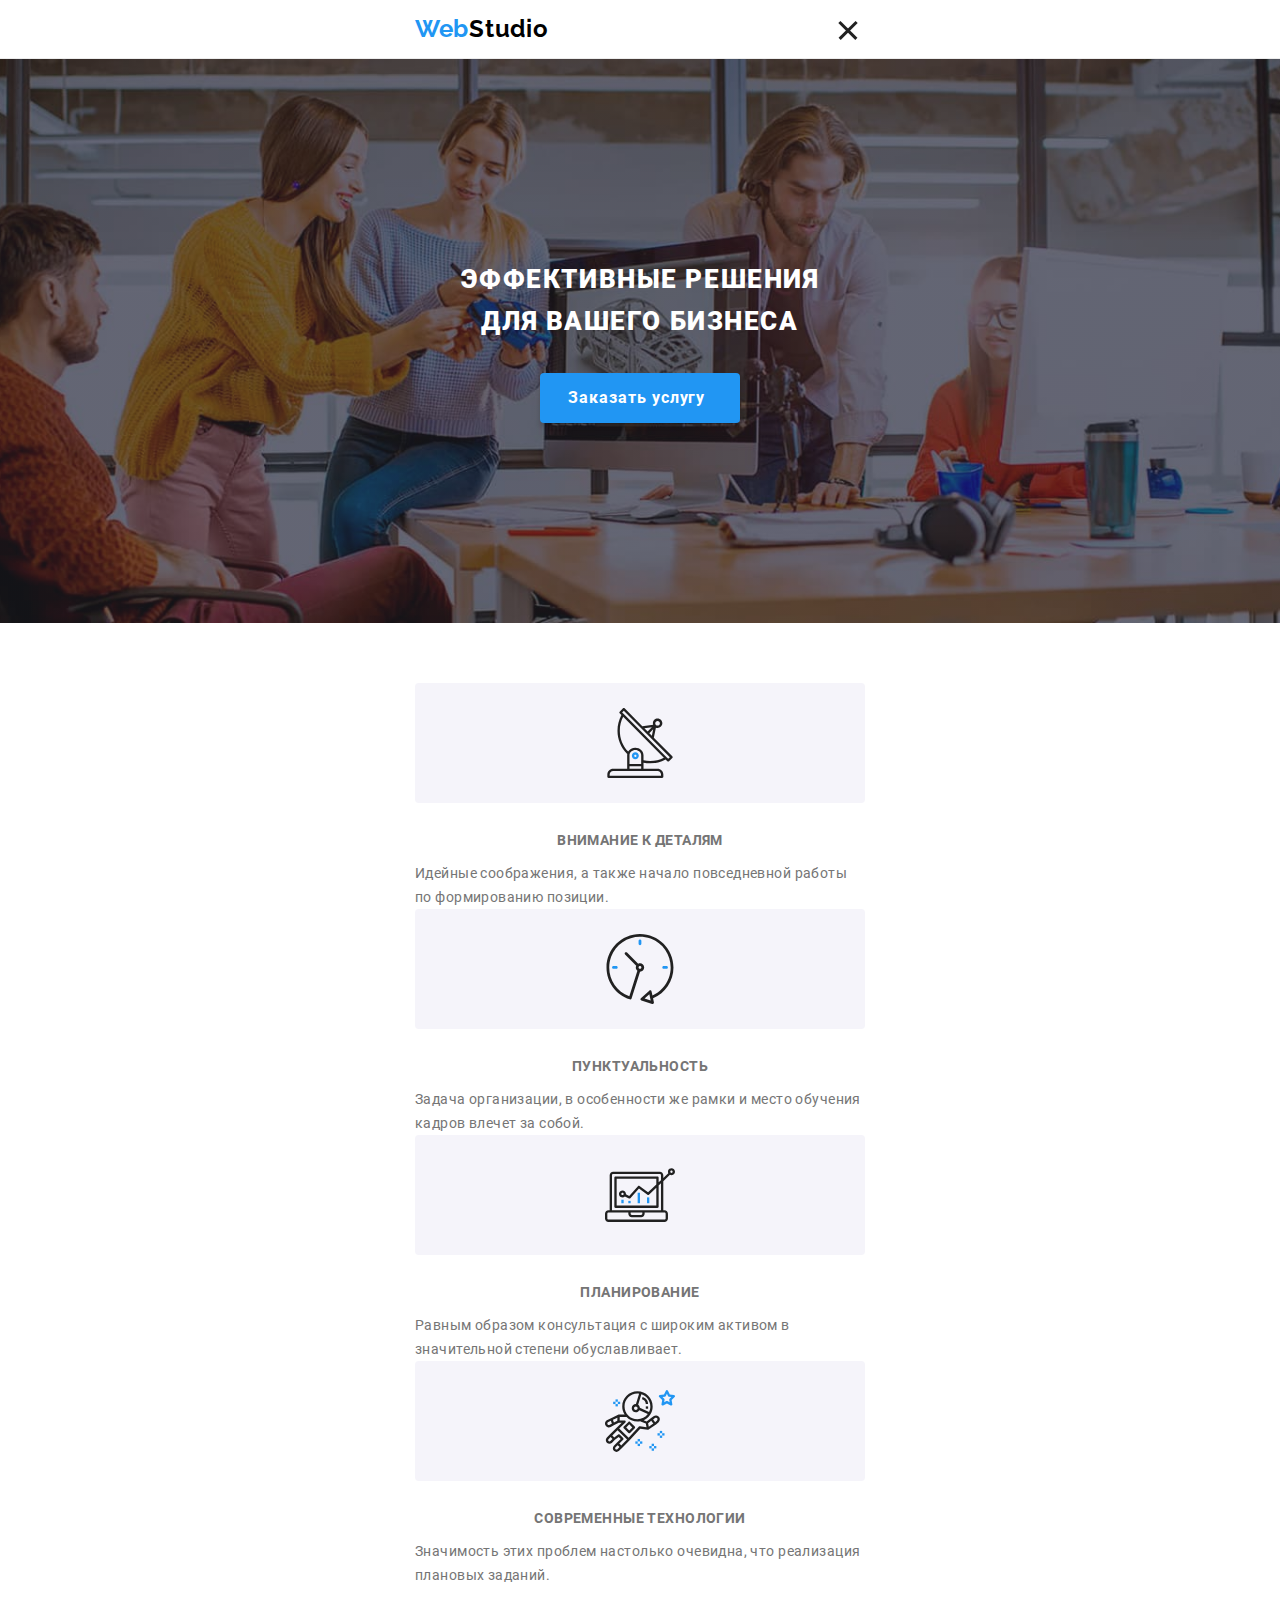
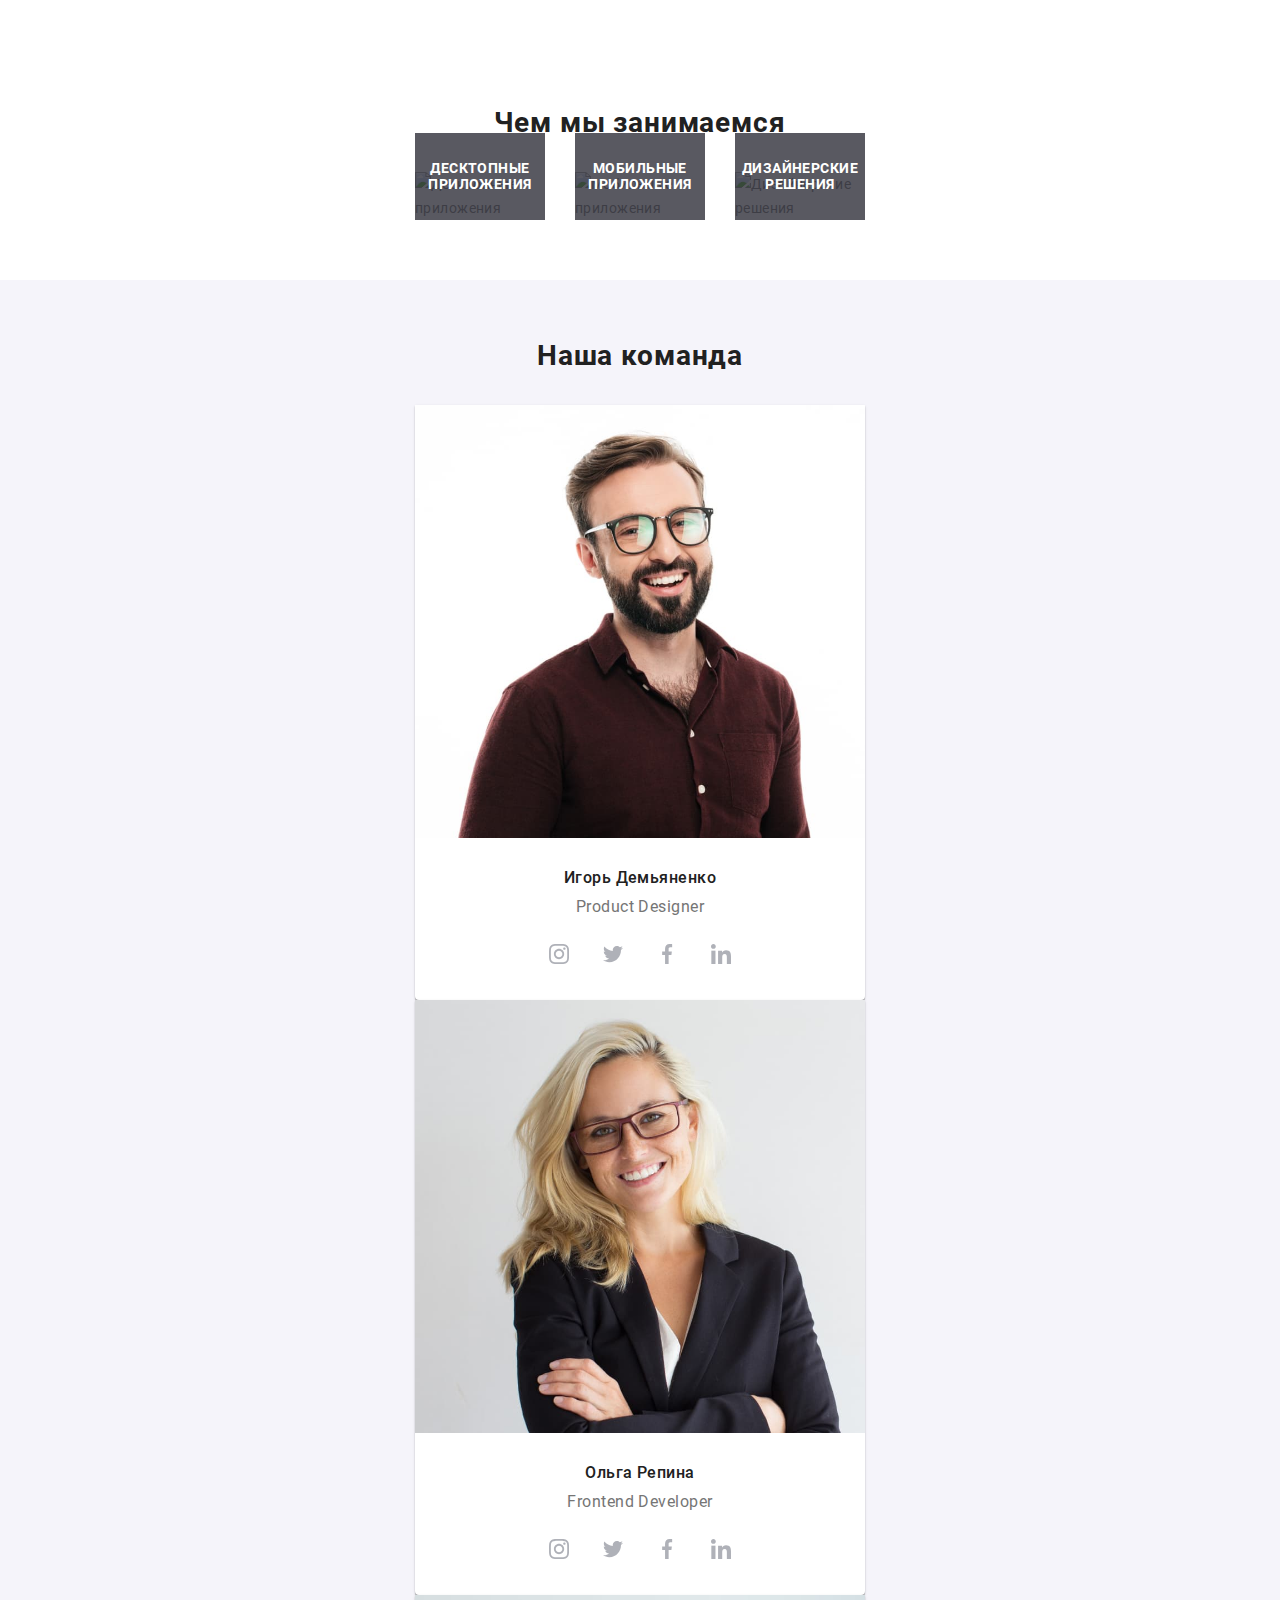
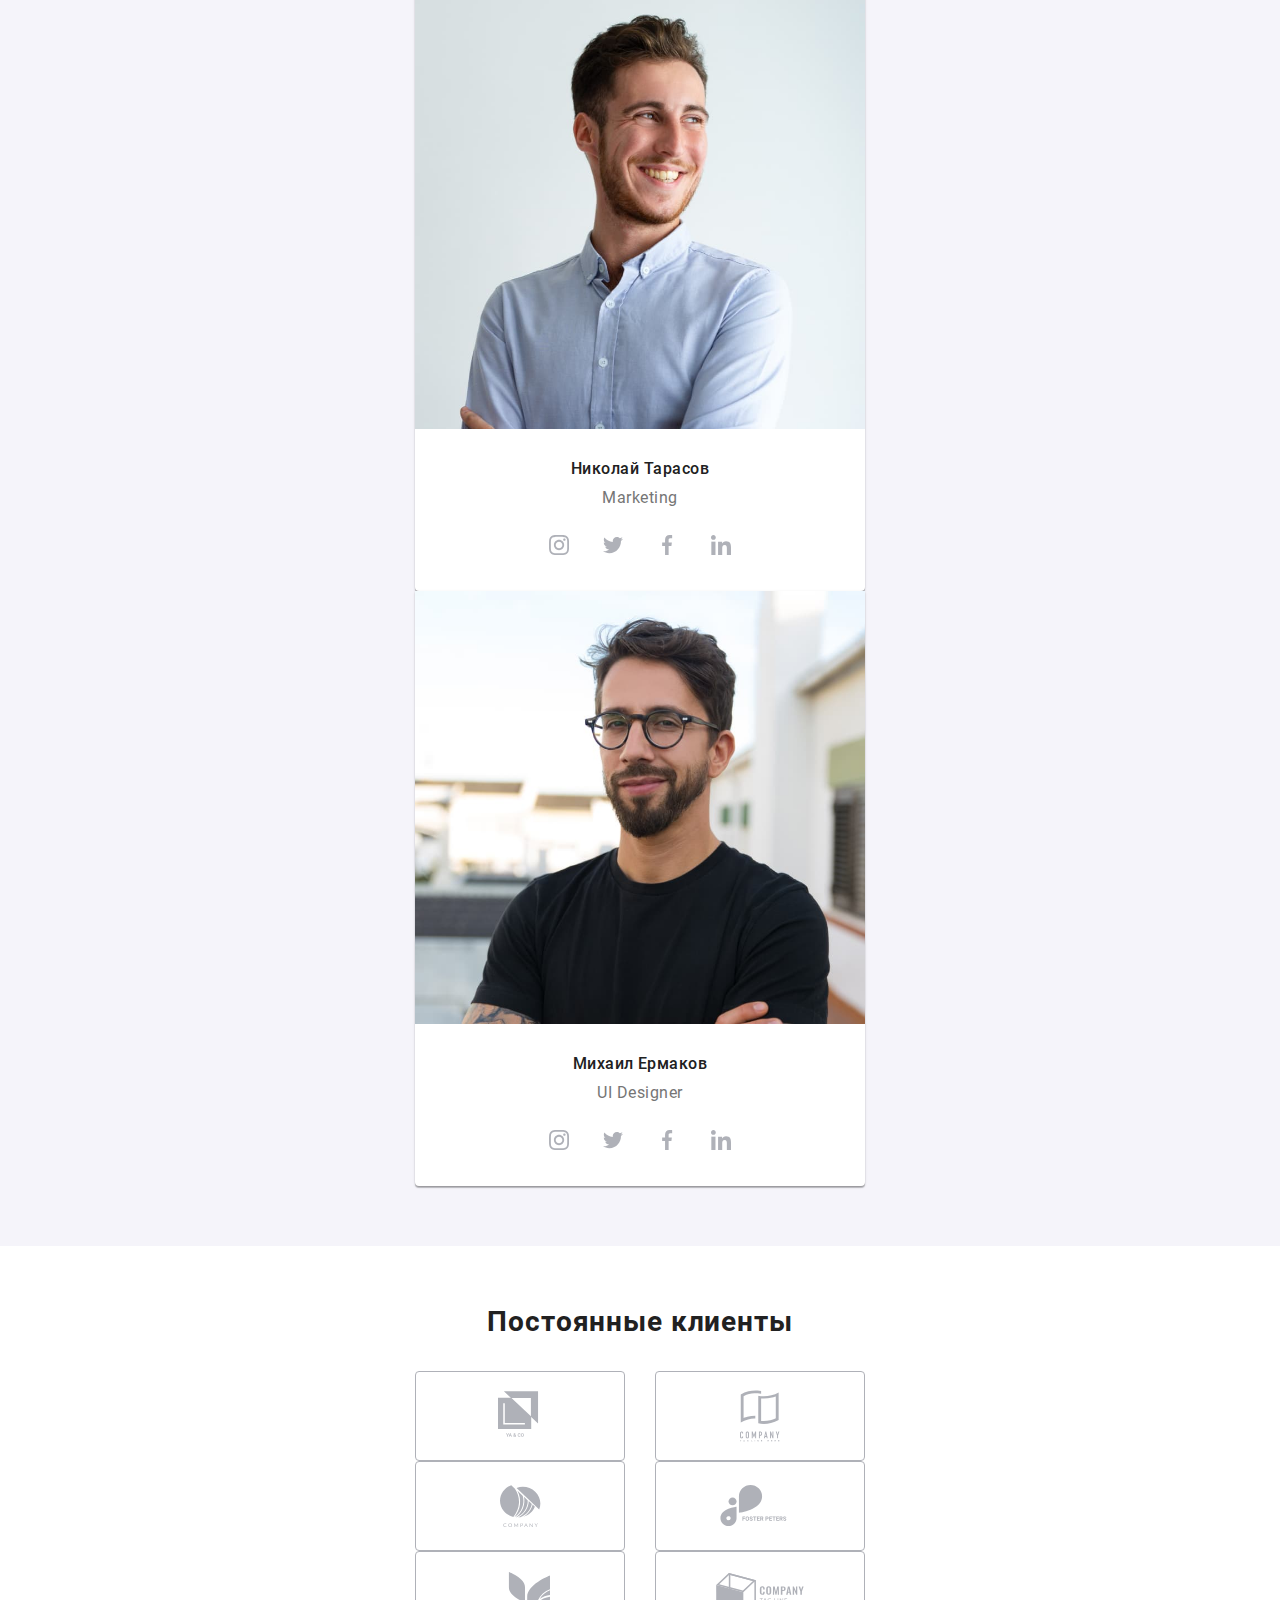
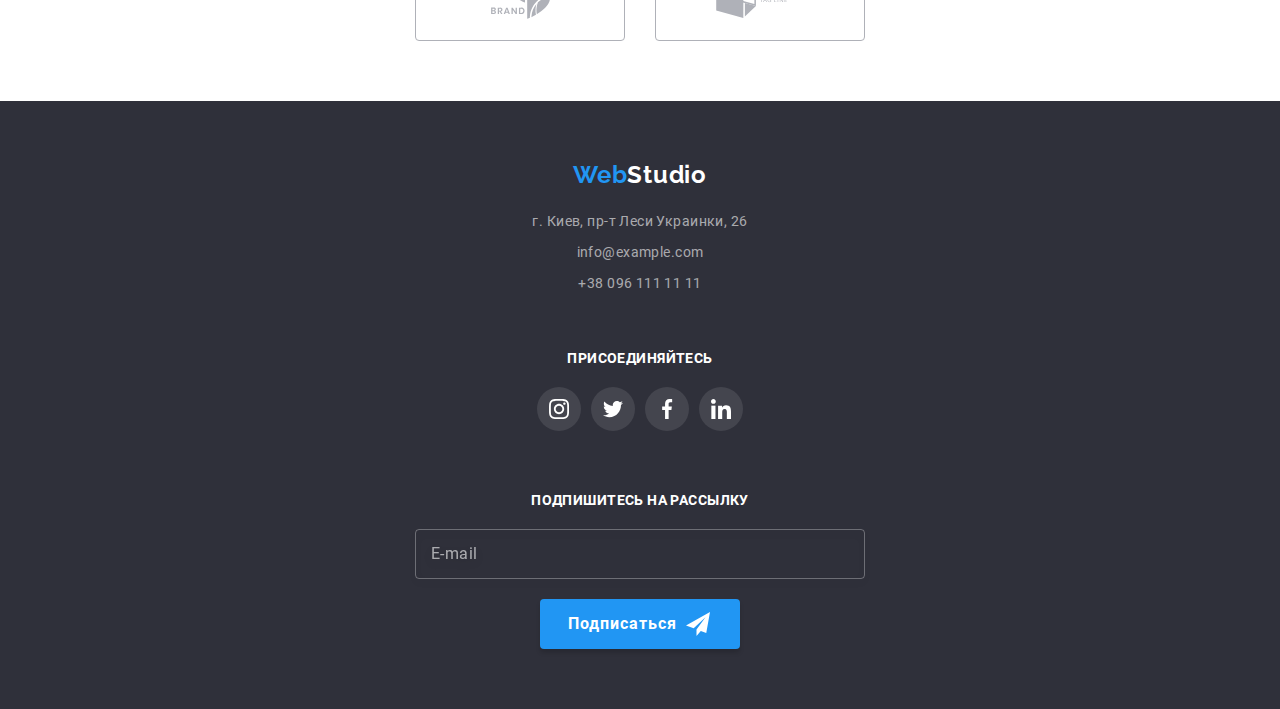
==== index.html @ f5e66745 "mobile" ====
<!DOCTYPE html>
<html lang="ru">
  <head>
    <meta charset="UTF-8" />
    <meta name="viewport" content="width=device-width, initial-scale=1.0" />
    <title>Home work 8</title>
    <link rel="stylesheet" href="./css/main.min.css" />
  </head>
  <body>
    <header class="header">
      <div class="container mobile-menu">
        <nav class="navigation">
          <a href="./" class="logo header-logo"
            >Web<span class="logo-black">Studio</span></a
          >
          <button
            type="button"
            class="menu-button is-open"
            aria-expanded="false"
            data-menu-button
          >
            <input type="checkbox" id="burger" />
            <label for="burger">
              <span class="bar"></span>
            </label>
          </button>
          <div class="mobile-menu-container" id="menu-container" data-menu>
            <ul class="header-menu">
              <li class="header-menu-item">
                <a href="index.html" class="header-menu-link active">Студия</a>
              </li>
              <li class="header-menu-item">
                <a href="portfolio.html" class="header-menu-link">Портфолио</a>
              </li>
              <li class="header-menu-item">
                <a href="#" class="header-menu-link">Контакты</a>
              </li>
            </ul>
            <ul class="header-contact-list">
              <li class="header-contact-item">
                <a
                  href="mailto:info@devstudio.com"
                  class="contact-link header-contact-link"
                >
                  <svg width="16" height="12">
                    <use href="./images/icon/sprite.svg#mail"></use>
                  </svg>
                  info@devstudio.com
                </a>
              </li>
              <li class="header-contact-item">
                <a
                  href="tel:+380961111111"
                  class="contact-link header-contact-link"
                >
                  <svg width="10" height="16">
                    <use href="./images/icon/sprite.svg#phone"></use>
                  </svg>
                  +38 096 111 11 11
                </a>
              </li>
            </ul>
          </div>
        </nav>
      </div>
      <!-- <div class="container header-container">
        <nav class="flexbox align-items-center navigation">
          <a href="./" class="logo header-logo">
            Web<span class="logo-black">Studio</span>
          </a>
          <ul class="list flexbox header-menu">
            <li class="header-menu-item">
              <a href="index.html" class="header-menu-link active">Студия</a>
            </li>
            <li class="header-menu-item">
              <a href="portfolio.html" class="header-menu-link">Портфолио</a>
            </li>
            <li class="header-menu-item">
              <a href="#" class="header-menu-link">Контакты</a>
            </li>
          </ul>
        </nav>
        <ul class="list flexbox header-contact-list">
          <li class="header-contact-item">
            <a
              href="mailto:info@devstudio.com"
              class="contact-link header-contact-link"
            >
              <svg width="16" height="12">
                <use href="./images/icon/sprite.svg#mail"></use>
              </svg>
              info@devstudio.com
            </a>
          </li>
          <li class="header-contact-item">
            <a
              href="tel:+380961111111"
              class="contact-link header-contact-link"
            >
              <svg width="10" height="16">
                <use href="./images/icon/sprite.svg#phone"></use>
              </svg>
              +38 096 111 11 11
            </a>
          </li>
        </ul>
      </div> -->
    </header>

    <main>
      <section class="hero">
        <div class="container">
          <h1 class="main-title hero-title">
            Эффективные решения<br />для вашего бизнеса
          </h1>
          <button class="btn primary-btn" data-modal-open>
            Заказать услугу
          </button>
        </div>
      </section>
      <section class="feature">
        <div class="container">
          <h2 class="section-title visually-hidden">Особенности</h2>
          <ul class="feature-list">
            <li class="feature-item feature-attention">
              <h3 class="item-title">Внимание к деталям</h3>
              <p>
                Идейные соображения, а также начало повседневной работы по
                формированию позиции.
              </p>
            </li>
            <li class="feature-item feature-punctuality">
              <h3 class="item-title">Пунктуальность</h3>
              <p>
                Задача организации, в особенности же рамки и место обучения
                кадров влечет за собой.
              </p>
            </li>
            <li class="feature-item feature-planning">
              <h3 class="item-title">Планирование</h3>
              <p>
                Равным образом консультация с широким активом в значительной
                степени обуславливает.
              </p>
            </li>
            <li class="feature-item feature-technology">
              <h3 class="item-title">Современные технологии</h3>
              <p>
                Значимость этих проблем настолько очевидна, что реализация
                плановых заданий.
              </p>
            </li>
          </ul>
        </div>
      </section>
      <section class="section examples">
        <div class="container">
          <h2 class="section-title">Чем мы занимаемся</h2>
          <ul class="list flexbox examples-list">
            <li class="four-columns examples-item">
              <img
                src="./images/main/examples/examples-1.jpg"
                alt="Десктопные приложения"
                width="370"
              />
              <div class="examples-description">
                <h3 class="item-title">Десктопные приложения</h3>
              </div>
            </li>
            <li class="four-columns examples-item">
              <img
                src="./images/main/examples/examples-2.jpg"
                alt="Мобильные приложения"
                width="370"
              />
              <div class="examples-description">
                <h3 class="item-title">Мобильные приложения</h3>
              </div>
            </li>
            <li class="four-columns examples-item">
              <img
                src="./images/main/examples/examples-3.jpg"
                alt="Дизайнерские решения"
                width="370"
              />
              <div class="examples-description">
                <h3 class="item-title">Дизайнерские решения</h3>
              </div>
            </li>
          </ul>
        </div>
      </section>
      <section class="section team">
        <div class="container">
          <h2 class="section-title">Наша команда</h2>
          <ul class="team-list">
            <li class="team-item">
              <picture>
                <source
                  srcset="
                    ./images/main/desktop/team1.jpg    1x,
                    ./images/main/desktop/team1@2x.jpg 2x
                  "
                  media="(min-width: 1200px)"
                />
                <source
                  srcset="
                    ./images/main/tablet/team1.jpg    1x,
                    ./images/main/tablet/team1@2x.jpg 2x
                  "
                  media="(min-width: 768px)"
                />
                <source
                  srcset="
                    ./images/main/mobile/team1.jpg    1x,
                    ./images/main/mobile/team1@2x.jpg 2x
                  "
                  media="(max-width: 767px)"
                />
                <img
                  src="./images/main/desktop/team1.jpg"
                  alt="Игорь Демьяненко"
                />
              </picture>
              <div class="description">
                <h3 class="team-name">Игорь Демьяненко</h3>
                <p class="team-position">Product Designer</p>
                <ul
                  class="list flexbox justify-content-center social-link-list"
                >
                  <li class="social-link-item">
                    <a
                      href="https://www.instagram.com"
                      target="_blank"
                      rel="noopener noreferrer"
                      class="social-link-link"
                    >
                      <span class="visually-hidden">Instagram</span>
                      <svg width="20" height="20">
                        <use href="./images/icon/sprite.svg#instagram"></use>
                      </svg>
                    </a>
                  </li>
                  <li class="social-link-item">
                    <a
                      href="https://twitter.com"
                      target="_blank"
                      rel="noopener noreferrer"
                      class="social-link-link"
                    >
                      <span class="visually-hidden">Twitter</span>
                      <svg width="20" height="20">
                        <use href="./images/icon/sprite.svg#twitter"></use>
                      </svg>
                    </a>
                  </li>
                  <li class="social-link-item">
                    <a
                      href="https://www.facebook.com/"
                      target="_blank"
                      rel="noopener noreferrer"
                      class="social-link-link"
                    >
                      <span class="visually-hidden">Facebook</span>
                      <svg width="20" height="20">
                        <use href="./images/icon/sprite.svg#facebook"></use>
                      </svg>
                    </a>
                  </li>
                  <li class="social-link-item">
                    <a
                      href="https://www.linkedin.com/"
                      target="_blank"
                      rel="noopener noreferrer"
                      class="social-link-link"
                    >
                      <span class="visually-hidden">Linkedin</span>
                      <svg width="20" height="20">
                        <use href="./images/icon/sprite.svg#linkedin"></use>
                      </svg>
                    </a>
                  </li>
                </ul>
              </div>
            </li>
            <li class="team-item">
              <picture>
                <source
                  srcset="
                    ./images/main/desktop/team2.jpg    1x,
                    ./images/main/desktop/team2@2x.jpg 2x
                  "
                  media="(min-width: 1200px)"
                />
                <source
                  srcset="
                    ./images/main/tablet/team2.jpg    1x,
                    ./images/main/tablet/team2@2x.jpg 2x
                  "
                  media="(min-width: 768px)"
                />
                <source
                  srcset="
                    ./images/main/mobile/team2.jpg    1x,
                    ./images/main/mobile/team2@2x.jpg 2x
                  "
                  media="(max-width: 767px)"
                />
                <img src="./images/main/desktop/team2.jpg" alt="Ольга Репина" />
              </picture>
              <div class="description">
                <h3 class="team-name">Ольга Репина</h3>
                <p class="team-position">Frontend Developer</p>
                <ul
                  class="list flexbox justify-content-center social-link-list"
                >
                  <li class="social-link-item">
                    <a
                      href="https://www.instagram.com"
                      target="_blank"
                      rel="noopener noreferrer"
                      class="social-link-link"
                    >
                      <span class="visually-hidden">Instagram</span>
                      <svg width="20" height="20">
                        <use href="./images/icon/sprite.svg#instagram"></use>
                      </svg>
                    </a>
                  </li>
                  <li class="social-link-item">
                    <a
                      href="https://twitter.com"
                      target="_blank"
                      rel="noopener noreferrer"
                      class="social-link-link"
                    >
                      <span class="visually-hidden">Twitter</span>
                      <svg width="20" height="20">
                        <use href="./images/icon/sprite.svg#twitter"></use>
                      </svg>
                    </a>
                  </li>
                  <li class="social-link-item">
                    <a
                      href="https://www.facebook.com/"
                      target="_blank"
                      rel="noopener noreferrer"
                      class="social-link-link"
                    >
                      <span class="visually-hidden">Facebook</span>
                      <svg width="20" height="20">
                        <use href="./images/icon/sprite.svg#facebook"></use>
                      </svg>
                    </a>
                  </li>
                  <li class="social-link-item">
                    <a
                      href="https://www.linkedin.com/"
                      target="_blank"
                      rel="noopener noreferrer"
                      class="social-link-link"
                    >
                      <span class="visually-hidden">Linkedin</span>
                      <svg width="20" height="20">
                        <use href="./images/icon/sprite.svg#linkedin"></use>
                      </svg>
                    </a>
                  </li>
                </ul>
              </div>
            </li>
            <li class="team-item">
              <picture>
                <source
                  srcset="
                    ./images/main/desktop/team3.jpg    1x,
                    ./images/main/desktop/team3@2x.jpg 2x
                  "
                  media="(min-width: 1200px)"
                />
                <source
                  srcset="
                    ./images/main/tablet/team3.jpg    1x,
                    ./images/main/tablet/team3@2x.jpg 2x
                  "
                  media="(min-width: 768px)"
                />
                <source
                  srcset="
                    ./images/main/mobile/team3.jpg    1x,
                    ./images/main/mobile/team3@2x.jpg 2x
                  "
                  media="(max-width: 767px)"
                />
                <img
                  src="./images/main/desktop/team3.jpg"
                  alt="Николай Тарасов"
                />
              </picture>
              <div class="description">
                <h3 class="team-name">Николай Тарасов</h3>
                <p class="team-position">Marketing</p>
                <ul
                  class="list flexbox justify-content-center social-link-list"
                >
                  <li class="social-link-item">
                    <a
                      href="https://www.instagram.com"
                      target="_blank"
                      rel="noopener noreferrer"
                      class="social-link-link"
                    >
                      <span class="visually-hidden">Instagram</span>
                      <svg width="20" height="20">
                        <use href="./images/icon/sprite.svg#instagram"></use>
                      </svg>
                    </a>
                  </li>
                  <li class="social-link-item">
                    <a
                      href="https://twitter.com"
                      target="_blank"
                      rel="noopener noreferrer"
                      class="social-link-link"
                    >
                      <span class="visually-hidden">Twitter</span>
                      <svg width="20" height="20">
                        <use href="./images/icon/sprite.svg#twitter"></use>
                      </svg>
                    </a>
                  </li>
                  <li class="social-link-item">
                    <a
                      href="https://www.facebook.com/"
                      target="_blank"
                      rel="noopener noreferrer"
                      class="social-link-link"
                    >
                      <span class="visually-hidden">Facebook</span>
                      <svg width="20" height="20">
                        <use href="./images/icon/sprite.svg#facebook"></use>
                      </svg>
                    </a>
                  </li>
                  <li class="social-link-item">
                    <a
                      href="https://www.linkedin.com/"
                      target="_blank"
                      rel="noopener noreferrer"
                      class="social-link-link"
                    >
                      <span class="visually-hidden">Linkedin</span>
                      <svg width="20" height="20">
                        <use href="./images/icon/sprite.svg#linkedin"></use>
                      </svg>
                    </a>
                  </li>
                </ul>
              </div>
            </li>
            <li class="team-item">
              <picture>
                <source
                  srcset="
                    ./images/main/desktop/team4.jpg    1x,
                    ./images/main/desktop/team4@2x.jpg 2x
                  "
                  media="(min-width: 1200px)"
                />
                <source
                  srcset="
                    ./images/main/tablet/team4.jpg    1x,
                    ./images/main/tablet/team4@2x.jpg 2x
                  "
                  media="(min-width: 768px)"
                />
                <source
                  srcset="
                    ./images/main/mobile/team4.jpg    1x,
                    ./images/main/mobile/team4@2x.jpg 2x
                  "
                  media="(max-width: 767px)"
                />
                <img
                  src="./images/main/desktop/team4.jpg"
                  alt="Михаил Ермаков"
                />
              </picture>
              <div class="description">
                <h3 class="team-name">Михаил Ермаков</h3>
                <p class="team-position">UI Designer</p>
                <ul
                  class="list flexbox justify-content-center social-link-list"
                >
                  <li class="social-link-item">
                    <a
                      href="https://www.instagram.com"
                      target="_blank"
                      rel="noopener noreferrer"
                      class="social-link-link"
                    >
                      <span class="visually-hidden">Instagram</span>
                      <svg width="20" height="20">
                        <use href="./images/icon/sprite.svg#instagram"></use>
                      </svg>
                    </a>
                  </li>
                  <li class="social-link-item">
                    <a
                      href="https://twitter.com"
                      target="_blank"
                      rel="noopener noreferrer"
                      class="social-link-link"
                    >
                      <span class="visually-hidden">Twitter</span>
                      <svg width="20" height="20">
                        <use href="./images/icon/sprite.svg#twitter"></use>
                      </svg>
                    </a>
                  </li>
                  <li class="social-link-item">
                    <a
                      href="https://www.facebook.com/"
                      target="_blank"
                      rel="noopener noreferrer"
                      class="social-link-link"
                    >
                      <span class="visually-hidden">Facebook</span>
                      <svg width="20" height="20">
                        <use href="./images/icon/sprite.svg#facebook"></use>
                      </svg>
                    </a>
                  </li>
                  <li class="social-link-item">
                    <a
                      href="https://www.linkedin.com/"
                      target="_blank"
                      rel="noopener noreferrer"
                      class="social-link-link"
                    >
                      <span class="visually-hidden">Linkedin</span>
                      <svg width="20" height="20">
                        <use href="./images/icon/sprite.svg#linkedin"></use>
                      </svg>
                    </a>
                  </li>
                </ul>
              </div>
            </li>
          </ul>
        </div>
      </section>
      <section class="section clients">
        <div class="container">
          <h2 class="section-title">Постоянные клиенты</h2>
          <ul class="clients-list">
            <li class="clients-item">
              <a
                href="#"
                class="clients-link"
                target="_blank"
                rel="noopener noreferrer"
              >
                <span class="visually-hidden">Клиент 1</span>
                <svg width="44.27" height="49.23">
                  <use href="./images/icon/sprite.svg#clients-logo-1"></use>
                </svg>
              </a>
            </li>
            <li class="clients-item">
              <a
                href="#"
                class="clients-link"
                target="_blank"
                rel="noopener noreferrer"
              >
                <span class="visually-hidden">Клиент 2</span>
                <svg width="40" height="52">
                  <use href="./images/icon/sprite.svg#clients-logo-2"></use>
                </svg>
              </a>
            </li>
            <li class="clients-item">
              <a
                href="#"
                class="clients-link"
                target="_blank"
                rel="noopener noreferrer"
              >
                <span class="visually-hidden">Клиент 3</span>
                <svg width="41" height="42.6">
                  <use href="./images/icon/sprite.svg#clients-logo-3"></use>
                </svg>
              </a>
            </li>
            <li class="clients-item">
              <a
                href="#"
                class="clients-link"
                target="_blank"
                rel="noopener noreferrer"
              >
                <span class="visually-hidden">Клиент 4</span>
                <svg width="79.66" height="42.02">
                  <use href="./images/icon/sprite.svg#clients-logo-4"></use>
                </svg>
              </a>
            </li>
            <li class="clients-item">
              <a
                href="#"
                class="clients-link"
                target="_blank"
                rel="noopener noreferrer"
              >
                <span class="visually-hidden">Клиент 5</span>
                <svg width="59" height="47">
                  <use href="./images/icon/sprite.svg#clients-logo-5"></use>
                </svg>
              </a>
            </li>
            <li class="clients-item">
              <a
                href="#"
                class="clients-link"
                target="_blank"
                rel="noopener noreferrer"
              >
                <span class="visually-hidden">Клиент 6</span>
                <svg width="88.48" height="45.44">
                  <use href="./images/icon/sprite.svg#clients-logo-6"></use>
                </svg>
              </a>
            </li>
          </ul>
        </div>
      </section>
    </main>

    <footer class="footer">
      <div class="container footer-list">
        <div class="footer-info">
          <a href="./" class="logo footer-logo">
            Web<span class="logo-white">Studio</span>
          </a>
          <address>
            <ul class="list footer-contact">
              <li class="footer-contact-item">
                <a
                  href="https://goo.gl/maps/oeoHF6faVdq87SJt8"
                  class="contact-link footer-contact-link"
                  target="_blank"
                  rel="noopener noreferrer"
                >
                  г. Киев, пр-т Леси Украинки, 26</a
                >
              </li>
              <li class="footer-contact-item">
                <a
                  href="mailto:info@example.com"
                  class="contact-link footer-contact-link"
                >
                  info@example.com
                </a>
              </li>
              <li class="footer-contact-item">
                <a
                  href="tel:+380961111111"
                  class="contact-link footer-contact-link"
                >
                  +38 096 111 11 11
                </a>
              </li>
            </ul>
          </address>
        </div>
        <div class="footer-join-in">
          <h3 class="item-title">Присоединяйтесь</h3>
          <ul class="social-link-list">
            <li class="social-link-item">
              <a
                href="https://www.instagram.com"
                target="_blank"
                rel="noopener noreferrer"
                class="social-link-link footer-link"
              >
                <span class="visually-hidden">Instagram</span>
                <svg width="20" height="20">
                  <use href="./images/icon/sprite.svg#instagram"></use>
                </svg>
              </a>
            </li>
            <li class="social-link-item">
              <a
                href="https://twitter.com"
                target="_blank"
                rel="noopener noreferrer"
                class="social-link-link footer-link"
              >
                <span class="visually-hidden">Twitter</span>
                <svg width="20" height="20">
                  <use href="./images/icon/sprite.svg#twitter"></use>
                </svg>
              </a>
            </li>
            <li class="social-link-item">
              <a
                href="https://www.facebook.com/"
                target="_blank"
                rel="noopener noreferrer"
                class="social-link-link footer-link"
              >
                <span class="visually-hidden">Facebook</span>
                <svg width="20" height="20">
                  <use href="./images/icon/sprite.svg#facebook"></use>
                </svg>
              </a>
            </li>
            <li class="social-link-item">
              <a
                href="https://www.linkedin.com/"
                target="_blank"
                rel="noopener noreferrer"
                class="social-link-link footer-link"
              >
                <span class="visually-hidden">Linkedin</span>
                <svg width="20" height="20">
                  <use href="./images/icon/sprite.svg#linkedin"></use>
                </svg>
              </a>
            </li>
          </ul>
        </div>
        <div class="footer-subscribe">
          <h3 class="item-title">Подпишитесь на рассылку</h3>
          <form class="subscribe-form">
            <input
              type="email"
              class="subscribe-email"
              name="subscribe-email"
              id="subscribe-email"
              placeholder="E-mail"
              autocomplete="off"
              required
            />
            <button class="btn primary-btn subscribe-button">
              Подписаться
              <svg width="24" height="24">
                <use href="./images/icon/sprite.svg#send"></use>
              </svg>
            </button>
          </form>
        </div>
      </div>
    </footer>

    <div class="backdrop is-hidden" data-modal>
      <div class="modal">
        <button class="btn-close" data-modal-close>
          <svg width="11" height="11">
            <use href="./images/icon/sprite.svg#cross"></use>
          </svg>
        </button>
        <h3 class="request-title">Оставьте свои данные, мы вам перезвоним</h3>
        <form class="request">
          <ul class="list">
            <li class="request-field">
              <label for="client-name" class="request-field-label">Имя</label>
              <input
                type="text"
                name="client-name"
                id="client-name"
                class="request-field-input"
                autocomplete="off"
                required
              />
              <svg width="18" height="18" class="request-field-icon">
                <use href="./images/icon/sprite.svg#black-person"></use>
              </svg>
            </li>
            <li class="request-field">
              <label for="client-phone" class="request-field-label">
                Телефон
              </label>
              <input
                type="tel"
                name="client-phone"
                id="client-phone"
                class="request-field-input"
                pattern="^[0-9]+$"
                ^[
                0-9]+$
                autocomplete="none"
                required
              />
              <svg width="18" height="18" class="request-field-icon">
                <use href="./images/icon/sprite.svg#black-phone"></use>
              </svg>
            </li>
            <li class="request-field">
              <label for="client-email" class="request-field-label"
                >Почта</label
              >
              <input
                type="email"
                name="client-email"
                id="client-email"
                class="request-field-input"
                autocomplete="off"
                required
              />
              <svg width="18" height="18" class="request-field-icon">
                <use href="./images/icon/sprite.svg#black-email"></use>
              </svg>
            </li>
            <li class="request-field message">
              <label for="client-message" class="request-field-label">
                Комментарий
              </label>
              <textarea
                name="client-message"
                id="client-message"
                cols="30"
                rows="5"
                class="request-field-textarea"
              ></textarea>
            </li>
            <li class="request-field agreement">
              <input
                type="checkbox"
                name="client-agreement"
                id="client-agreement"
                required
              />
              <label for="client-agreement" class="agreement-check">
                <svg width="11" height="8">
                  <use href="./images/icon/sprite.svg#checked"></use>
                </svg>
              </label>
              <span>
                Соглашаюсь с рассылкой и принимаю
                <a
                  href="#"
                  class="agreement-link"
                  target="_blank"
                  rel="noopener noreferrer"
                >
                  Условия договора
                </a>
              </span>
            </li>
          </ul>
          <button class="btn primary-btn request-btn">Отправить</button>
        </form>
      </div>
    </div>
    <script src="./js/modal.js"></script>

    <script src="./js/menu.js"></script>
  </body>
</html>
---- css/main.min.css ----
@font-face{font-family:"Raleway";font-style:normal;font-weight:700;src:url("../fonts/raleway/raleway-v17-latin_cyrillic-700.woff2") format("woff2"),url("../fonts/raleway/raleway-v17-latin_cyrillic-700.woff") format("woff")}@font-face{font-family:"Roboto";font-style:normal;font-weight:400;src:url("../fonts/roboto/roboto-v20-latin_cyrillic-regular.woff2") format("woff2"),url("../fonts/roboto/roboto-v20-latin_cyrillic-regular.woff") format("woff")}@font-face{font-family:"Roboto";font-style:normal;font-weight:500;src:url("../fonts/roboto/roboto-v20-latin_cyrillic-500.woff2") format("woff2"),url("../fonts/roboto/roboto-v20-latin_cyrillic-500.woff") format("woff")}@font-face{font-family:"Roboto";font-style:normal;font-weight:700;src:url("../fonts/roboto/roboto-v20-latin_cyrillic-700.woff2") format("woff2"),url("../fonts/roboto/roboto-v20-latin_cyrillic-700.woff") format("woff")}@font-face{font-family:"Roboto";font-style:normal;font-weight:900;src:url("../fonts/roboto/roboto-v20-latin_cyrillic-900.woff2") format("woff2"),url("../fonts/roboto/roboto-v20-latin_cyrillic-900.woff") format("woff")}/*! normalize.css v8.0.1 | MIT License | github.com/necolas/normalize.css */html{line-height:1.15;-webkit-text-size-adjust:100%}body{margin:0}main{display:block}h1{font-size:2em;margin:0.67em 0}hr{-webkit-box-sizing:content-box;box-sizing:content-box;height:0;overflow:visible}pre{font-family:monospace, monospace;font-size:1em}a{background-color:transparent}abbr[title]{border-bottom:none;text-decoration:underline;-webkit-text-decoration:underline dotted;text-decoration:underline dotted}b,strong{font-weight:bolder}code,kbd,samp{font-family:monospace, monospace;font-size:1em}small{font-size:80%}sub,sup{font-size:75%;line-height:0;position:relative;vertical-align:baseline}sub{bottom:-0.25em}sup{top:-0.5em}img{border-style:none}button,input,optgroup,select,textarea{font-family:inherit;font-size:100%;line-height:1.15;margin:0}button,input{overflow:visible}button,select{text-transform:none}button,[type="button"],[type="reset"],[type="submit"]{-webkit-appearance:button}button::-moz-focus-inner,[type="button"]::-moz-focus-inner,[type="reset"]::-moz-focus-inner,[type="submit"]::-moz-focus-inner{border-style:none;padding:0}button:-moz-focusring,[type="button"]:-moz-focusring,[type="reset"]:-moz-focusring,[type="submit"]:-moz-focusring{outline:1px dotted ButtonText}fieldset{padding:0.35em 0.75em 0.625em}legend{-webkit-box-sizing:border-box;box-sizing:border-box;color:inherit;display:table;max-width:100%;padding:0;white-space:normal}progress{vertical-align:baseline}textarea{overflow:auto}[type="checkbox"],[type="radio"]{-webkit-box-sizing:border-box;box-sizing:border-box;padding:0}[type="number"]::-webkit-inner-spin-button,[type="number"]::-webkit-outer-spin-button{height:auto}[type="search"]{-webkit-appearance:textfield;outline-offset:-2px}[type="search"]::-webkit-search-decoration{-webkit-appearance:none}::-webkit-file-upload-button{-webkit-appearance:button;font:inherit}details{display:block}summary{display:list-item}template{display:none}[hidden]{display:none}*,*::before,*::after{-webkit-box-sizing:border-box;box-sizing:border-box}h1,h2,h3,h4,p{margin:0;padding:0}img{display:block;width:100%;height:auto}a{display:inline-block;text-decoration:none;color:inherit;outline-color:#2196F3}button{background-color:transparent;border:none;outline:none}ul{list-style:none;margin:0;padding:0}input:focus,textarea:focus{outline:transparent}body{font-family:"Roboto",sans-serif;font-style:normal;font-weight:400;font-size:14px;line-height:1.7142857;letter-spacing:0.03em;color:#757575;background-color:#fff}.container{width:100%;padding-left:15px;padding-right:15px;margin-left:auto;margin-right:auto}@media all and (min-width: 480px){.container{width:480px}}.section{padding-top:60px;padding-bottom:60px}.visually-hidden{position:absolute;white-space:nowrap;width:1px;height:1px;overflow:hidden;border:0;padding:0;clip:rect(0, 0, 0, 0);-webkit-clip-path:inset(50% 50% 50% 50%);clip-path:inset(50% 50% 50% 50%);margin:-1px}.main-title{font-size:26px;line-height:1.615;font-weight:900;letter-spacing:0.06em;text-align:center;text-transform:uppercase;color:#fff}.section-title{font-size:28px;line-height:1.178;letter-spacing:0.03em;text-align:center;color:#212121;margin-bottom:32px}.item-title{font-size:14px;line-height:1.14;text-transform:uppercase;margin-bottom:12px}.contact-link:hover,.contact-link:focus{color:#2196F3}.flexbox{display:-webkit-box;display:-ms-flexbox;display:flex}.justify-content-space-between{-webkit-box-pack:justify;-ms-flex-pack:justify;justify-content:space-between}.justify-content-center{-webkit-box-pack:center;-ms-flex-pack:center;justify-content:center}.align-items-center{-webkit-box-align:center;-ms-flex-align:center;align-items:center}.align-items-baseline{-webkit-box-align:baseline;-ms-flex-align:baseline;align-items:baseline}.flex-wrap-wrap{-ms-flex-wrap:wrap;flex-wrap:wrap}.two-columns{width:calc((100% - 30px * 5) / 6)}.three-columns{width:calc((100% - 30px * 3) / 4)}.four-columns{width:calc((100% - 30px * 2) / 3)}.six-columns{width:calc((100% - 30px) / 2)}.btn{display:-webkit-inline-box;display:-ms-inline-flexbox;display:inline-flex;-webkit-box-align:center;-ms-flex-align:center;align-items:center;border-radius:4px;min-width:200px;font-size:16px;line-height:1.875;font-weight:700;letter-spacing:0.06em;color:#fff;-webkit-transition:all 250ms cubic-bezier(0.4, 0, 0.2, 1);transition:all 250ms cubic-bezier(0.4, 0, 0.2, 1)}.primary-btn{padding:10px 28px;background:#2196F3;-webkit-box-shadow:0px 4px 4px rgba(0,0,0,0.15);box-shadow:0px 4px 4px rgba(0,0,0,0.15)}.primary-btn:hover,.primary-btn:focus{color:#2196F3;background:#fff}.select-button{font-size:16px;line-height:1.625;font-weight:500;letter-spacing:0.03em;background:#F5F4FA;border-radius:4px;padding:6px 22px}.select-button:hover,.select-button:focus{color:#fff;background:#2196F3;-webkit-box-shadow:0px 4px 4px rgba(0,0,0,0.15);box-shadow:0px 4px 4px rgba(0,0,0,0.15)}.logo{font-family:"Raleway",sans-serif;font-size:24px;line-height:1.166;font-weight:700;font-style:normal;letter-spacing:0.03em;color:#2196F3}.logo-black{color:#000000}.logo-white{color:#fff}.social-link-item:not(:last-child){margin-right:10px}.social-link-link{display:-webkit-inline-box;display:-ms-inline-flexbox;display:inline-flex;-webkit-box-pack:center;-ms-flex-pack:center;justify-content:center;-webkit-box-align:center;-ms-flex-align:center;align-items:center;width:44px;height:44px;border-radius:50%;background-color:#fff;-webkit-transition:background-color 250ms cubic-bezier(0.4, 0, 0.2, 1);transition:background-color 250ms cubic-bezier(0.4, 0, 0.2, 1)}.social-link-link svg{fill:#afb1b8;-webkit-transition:fill 250ms cubic-bezier(0.4, 0, 0.2, 1);transition:fill 250ms cubic-bezier(0.4, 0, 0.2, 1)}.social-link-link.footer-link{background-color:rgba(255,255,255,0.1)}.social-link-link.footer-link svg{fill:#fff}.social-link-link:hover,.social-link-link:focus{background-color:#2196F3}.social-link-link:hover svg,.social-link-link:focus svg{fill:#fff}.backdrop{position:fixed;top:0;right:0;bottom:0;left:0;pointer-events:all;opacity:1;z-index:100;background:rgba(0,0,0,0.2);-webkit-transition-property:opacity,visibility 250ms,250ms cubic-bezier(0.4, 0, 0.2, 1);transition-property:opacity,visibility 250ms,250ms cubic-bezier(0.4, 0, 0.2, 1)}.backdrop.is-hidden{pointer-events:none;visibility:hidden;opacity:0}@media screen and (max-width: 767px){.backdrop{overflow-y:scroll}}.modal{position:absolute;top:50%;left:50%;-webkit-transform:translate(-50%, -50%);transform:translate(-50%, -50%);max-width:528px;padding:40px;background:#fff;-webkit-box-shadow:0px 1px 3px rgba(0,0,0,0.12),0px 1px 1px rgba(0,0,0,0.14),0px 2px 1px rgba(0,0,0,0.2);box-shadow:0px 1px 3px rgba(0,0,0,0.12),0px 1px 1px rgba(0,0,0,0.14),0px 2px 1px rgba(0,0,0,0.2);border-radius:4px}@media screen and (max-width: 479px){.modal{width:calc(100% - 30px)}}.btn-close{position:absolute;top:8px;right:8px;display:-webkit-box;display:-ms-flexbox;display:flex;-webkit-box-pack:center;-ms-flex-pack:center;justify-content:center;-webkit-box-align:center;-ms-flex-align:center;align-items:center;width:30px;height:30px;background:#fff;border:1px solid rgba(0,0,0,0.1);border-radius:50%}.request-title{font-size:20px;line-height:1.5;font-weight:700;letter-spacing:0.03em;text-align:center;color:#212121;margin-bottom:9px}.request-field{position:relative;margin-bottom:7px}.request-field.message{margin-bottom:7px}.request-field-icon{position:absolute;left:12px;bottom:10px}.request-field-label{display:block;font-size:12px;line-height:1.555555556;letter-spacing:0.01em;margin-bottom:3px;color:#757575}.request-field-input,.request-field-textarea{font-size:16px;line-height:1.25;border:1px solid rgba(33,33,33,0.2);border-radius:4px;width:100%}.request-field-input{padding:9px 9px 9px 40px}.request-field-textarea{resize:none;padding:9px 12px}.request-field:focus-within .request-field-icon,.request-field-input:valid+.request-field-icon{fill:#2196F3}.request-field-input:valid,.request-field-textarea:focus:valid,.request-field-input:focus,.request-field-textarea:focus{border-color:#2196F3}.request-field.agreement span{font-size:12px;line-height:1.1667;letter-spacing:0.03em}.request-field.agreement input[type="checkbox"]{display:none}.request .agreement-check{display:-webkit-inline-box;display:-ms-inline-flexbox;display:inline-flex;-webkit-box-pack:center;-ms-flex-pack:center;justify-content:center;-webkit-box-align:center;-ms-flex-align:center;align-items:center;width:16px;height:15px;margin-right:2px;border-radius:2px;border:1px solid #212121;background:#fff;-webkit-transition:all 250ms cubic-bezier(0.4, 0, 0.2, 1);transition:all 250ms cubic-bezier(0.4, 0, 0.2, 1)}.request input:checked+.agreement-check{border-color:#2196F3;background:#2196F3}.request .agreement-link{color:#2196F3;text-decoration:underline}.request-btn{display:block;margin:26px auto 0;padding:10px 55px}.header{position:relative;padding:15px 0;border-bottom:1px solid #ececec;font-size:18px;line-height:1.16667;font-weight:500;letter-spacing:0.02em}@media screen and (max-width: 767px){.header-container{display:none}}.header-menu{margin-bottom:57px}.header-menu-item:not(:last-child){margin-bottom:40px}.header-menu-link{position:relative;color:#212121;-webkit-transition:color 250ms cubic-bezier(0.4, 0, 0.2, 1);transition:color 250ms cubic-bezier(0.4, 0, 0.2, 1)}.header-menu-link::after{content:"";display:block;width:100%;height:4px;bottom:-10px;border-radius:2px;background-color:transparent;-webkit-transition:all 250ms cubic-bezier(0.4, 0, 0.2, 1);transition:all 250ms cubic-bezier(0.4, 0, 0.2, 1)}.header-menu-link.active,.header-menu-link:hover,.header-menu-link:focus{color:#2196F3}.header-menu-link.active::after,.header-menu-link.active::after,.header-menu-link.active::after,.header-menu-link:hover::after,.header-menu-link:hover::after,.header-menu-link:hover::after,.header-menu-link:focus::after,.header-menu-link:focus::after,.header-menu-link:focus::after{margin-top:8px;bottom:-12px;background-color:#2196F3}.header-contact-item:not(:last-child){margin-bottom:15px}.header-contact-link{-webkit-transition:color 250ms cubic-bezier(0.4, 0, 0.2, 1);transition:color 250ms cubic-bezier(0.4, 0, 0.2, 1)}.header-contact-link svg{display:inline-block;vertical-align:middle;margin-right:6px;fill:currentColor}.mobile-menu .navigation{display:-webkit-box;display:-ms-flexbox;display:flex}.mobile-menu .menu-button{display:-webkit-box;display:-ms-flexbox;display:flex;-webkit-box-align:center;-ms-flex-align:center;align-items:center;-webkit-box-pack:center;-ms-flex-pack:center;justify-content:center;width:34px;height:16px;margin-left:auto;padding:0;border:none;background-color:transparent}.mobile-menu input[type="checkbox"]{display:none}.mobile-menu .menu-button.is-open label>.bar{background:rgba(255,255,255,0)}.mobile-menu .menu-button.is-open label>.bar:after{top:0;-webkit-transform:rotate(45deg);transform:rotate(45deg);-webkit-transition:top 300ms cubic-bezier(0.23, 1, 0.32, 1),-webkit-transform 300ms 300ms cubic-bezier(0.23, 1, 0.32, 1);transition:top 300ms cubic-bezier(0.23, 1, 0.32, 1),-webkit-transform 300ms 300ms cubic-bezier(0.23, 1, 0.32, 1);transition:top 300ms cubic-bezier(0.23, 1, 0.32, 1),transform 300ms 300ms cubic-bezier(0.23, 1, 0.32, 1);transition:top 300ms cubic-bezier(0.23, 1, 0.32, 1),transform 300ms 300ms cubic-bezier(0.23, 1, 0.32, 1),-webkit-transform 300ms 300ms cubic-bezier(0.23, 1, 0.32, 1)}.mobile-menu .menu-button.is-open label>.bar:before{bottom:0;-webkit-transform:rotate(-45deg);transform:rotate(-45deg);-webkit-transition:bottom 300ms cubic-bezier(0.23, 1, 0.32, 1),-webkit-transform 300ms 300ms cubic-bezier(0.23, 1, 0.32, 1);transition:bottom 300ms cubic-bezier(0.23, 1, 0.32, 1),-webkit-transform 300ms 300ms cubic-bezier(0.23, 1, 0.32, 1);transition:bottom 300ms cubic-bezier(0.23, 1, 0.32, 1),transform 300ms 300ms cubic-bezier(0.23, 1, 0.32, 1);transition:bottom 300ms cubic-bezier(0.23, 1, 0.32, 1),transform 300ms 300ms cubic-bezier(0.23, 1, 0.32, 1),-webkit-transform 300ms 300ms cubic-bezier(0.23, 1, 0.32, 1)}.mobile-menu .bar,.mobile-menu .bar:after,.mobile-menu .bar:before{width:24px;height:2.65px}.mobile-menu .bar{display:block;position:relative;-webkit-transform:translateY(7px);transform:translateY(7px);background:#212121;-webkit-transition:all 0ms 300ms;transition:all 0ms 300ms}.mobile-menu .bar:before{content:"";position:absolute;left:0;bottom:7px;background:#212121;-webkit-transition:bottom 300ms 300ms cubic-bezier(0.23, 1, 0.32, 1),-webkit-transform 300ms cubic-bezier(0.23, 1, 0.32, 1);transition:bottom 300ms 300ms cubic-bezier(0.23, 1, 0.32, 1),-webkit-transform 300ms cubic-bezier(0.23, 1, 0.32, 1);transition:bottom 300ms 300ms cubic-bezier(0.23, 1, 0.32, 1),transform 300ms cubic-bezier(0.23, 1, 0.32, 1);transition:bottom 300ms 300ms cubic-bezier(0.23, 1, 0.32, 1),transform 300ms cubic-bezier(0.23, 1, 0.32, 1),-webkit-transform 300ms cubic-bezier(0.23, 1, 0.32, 1)}.mobile-menu .bar:after{content:"";position:absolute;left:0;top:7px;background:#212121;-webkit-transition:top 300ms 300ms cubic-bezier(0.23, 1, 0.32, 1),-webkit-transform 300ms cubic-bezier(0.23, 1, 0.32, 1);transition:top 300ms 300ms cubic-bezier(0.23, 1, 0.32, 1),-webkit-transform 300ms cubic-bezier(0.23, 1, 0.32, 1);transition:top 300ms 300ms cubic-bezier(0.23, 1, 0.32, 1),transform 300ms cubic-bezier(0.23, 1, 0.32, 1);transition:top 300ms 300ms cubic-bezier(0.23, 1, 0.32, 1),transform 300ms cubic-bezier(0.23, 1, 0.32, 1),-webkit-transform 300ms cubic-bezier(0.23, 1, 0.32, 1)}.mobile-menu .mobile-menu-container{display:none;position:absolute;top:100%;left:0;width:100%;background-color:#fff;padding:60px;text-align:center;z-index:1}.mobile-menu .mobile-menu-container.is-open{display:block}.hero{text-align:center;background-size:cover;background-position:center}@media screen and (max-width: 767px){.hero{padding:120px 0;background-image:-webkit-gradient(linear, left top, right top, from(rgba(47,48,58,0.4)), to(rgba(47,48,58,0.4))),url("../images/main/mobile/hero-bg.jpg");background-image:linear-gradient(to right, rgba(47,48,58,0.4), rgba(47,48,58,0.4)),url("../images/main/mobile/hero-bg.jpg");background-size:cover;background-position:center}}@media screen and (max-width: 767px) and (min-device-pixel-ratio: 2), screen and (max-width: 767px) and (-webkit-min-device-pixel-ratio: 2), screen and (max-width: 767px) and (min-resolution: 192dpi), screen and (max-width: 767px) and (min-resolution: 2dppx){.hero{background-image:-webkit-gradient(linear, left top, right top, from(rgba(47,48,58,0.4)), to(rgba(47,48,58,0.4))),url("../images/main/mobile/hero-bg@2x.jpg");background-image:linear-gradient(to right, rgba(47,48,58,0.4), rgba(47,48,58,0.4)),url("../images/main/mobile/hero-bg@2x.jpg")}}@media screen and (min-width: 768px) and (max-width: 1199px){.hero{padding:120px 0;background-image:-webkit-gradient(linear, left top, right top, from(rgba(47,48,58,0.4)), to(rgba(47,48,58,0.4))),url("../images/main/tablet/hero-bg.jpg");background-image:linear-gradient(to right, rgba(47,48,58,0.4), rgba(47,48,58,0.4)),url("../images/main/tablet/hero-bg.jpg");background-size:cover;background-position:center}}@media screen and (min-width: 768px) and (max-width: 1199px) and (min-device-pixel-ratio: 2), screen and (min-width: 768px) and (max-width: 1199px) and (-webkit-min-device-pixel-ratio: 2), screen and (min-width: 768px) and (max-width: 1199px) and (min-resolution: 192dpi), screen and (min-width: 768px) and (max-width: 1199px) and (min-resolution: 2dppx){.hero{background-image:-webkit-gradient(linear, left top, right top, from(rgba(47,48,58,0.4)), to(rgba(47,48,58,0.4))),url("../images/main/tablet/hero-bg@2x.jpg");background-image:linear-gradient(to right, rgba(47,48,58,0.4), rgba(47,48,58,0.4)),url("../images/main/tablet/hero-bg@2x.jpg")}}@media screen and (min-width: 1200px){.hero{padding:200px 0;background-image:-webkit-gradient(linear, left top, right top, from(rgba(47,48,58,0.4)), to(rgba(47,48,58,0.4))),url("../images/main/desktop/hero-bg.jpg");background-image:linear-gradient(to right, rgba(47,48,58,0.4), rgba(47,48,58,0.4)),url("../images/main/desktop/hero-bg.jpg");background-size:cover;background-position:center}}@media screen and (min-width: 1200px) and (min-device-pixel-ratio: 2), screen and (min-width: 1200px) and (-webkit-min-device-pixel-ratio: 2), screen and (min-width: 1200px) and (min-resolution: 192dpi), screen and (min-width: 1200px) and (min-resolution: 2dppx){.hero{background-image:-webkit-gradient(linear, left top, right top, from(rgba(47,48,58,0.4)), to(rgba(47,48,58,0.4))),url("../images/main/desktop/hero-bg@2x.jpg");background-image:linear-gradient(to right, rgba(47,48,58,0.4), rgba(47,48,58,0.4)),url("../images/main/desktop/hero-bg@2x.jpg")}}.hero-title{margin-bottom:30px}.feature{padding-top:60px;padding-bottom:60px}@media screen and (max-width: 767px){.feature-item:not(:last-child){margin-bottom:30px}}.feature-item::before{content:"";display:block;width:100%;height:120px;background-color:#F5F4FA;border-radius:4px;margin-bottom:30px;background-repeat:no-repeat;background-position:center}.feature-item .item-title{text-align:center}.feature-attention::before{background-image:url(../images/icon/feature-antenna.svg)}.feature-punctuality::before{background-image:url(../images/icon/feature-clock.svg)}.feature-planning::before{background-image:url(../images/icon/feature-diagram.svg)}.feature-technology::before{background-image:url(../images/icon/feature-astronaut.svg)}@media screen and (max-width: 767px){.examples{display:none}}.examples-item{position:relative}.examples-item:not(:nth-child(3n)){margin-right:30px}.examples-description{position:absolute;bottom:0;left:0;right:0;padding:28px 0 27px;text-align:center;background-color:rgba(47,48,58,0.8)}.examples-description h3{margin-bottom:0;color:#fff}.team{background-color:#f5f4fa}.team-item{background:#ffffff;-webkit-box-shadow:0px 1px 3px rgba(0,0,0,0.12),0px 1px 1px rgba(0,0,0,0.14),0px 2px 1px rgba(0,0,0,0.2);box-shadow:0px 1px 3px rgba(0,0,0,0.12),0px 1px 1px rgba(0,0,0,0.14),0px 2px 1px rgba(0,0,0,0.2);border-radius:0px 0px 4px 4px}@media screen and (max-width: 767px){.team-item:not(:last-child){margin-bottom:30px}}.team-item .description{padding-top:30px;padding-bottom:24px;text-align:center}.team-item .description>*{font-size:16px;line-height:1.1875;letter-spacing:0.03em}.team-item .team-name{font-weight:500;color:#212121;margin-bottom:10px}.team-item .team-position{margin-bottom:16px}.clients-list{display:-webkit-box;display:-ms-flexbox;display:flex;-ms-flex-wrap:wrap;flex-wrap:wrap}.clients-item{width:calc((100% - 30px) / 2)}@media screen and (max-width: 767px){.clients-item{margin-bottom:30px}.clients-item:last-child,.clients-item:nth-last-child(2){margin-bottom:0}}.clients-item:not(:nth-child(2n)){margin-right:30px}.clients-link{display:-webkit-inline-box;display:-ms-inline-flexbox;display:inline-flex;-webkit-box-pack:center;-ms-flex-pack:center;justify-content:center;-webkit-box-align:center;-ms-flex-align:center;align-items:center;width:100%;height:90px;border:1px solid #afb1b8;border-radius:4px;-webkit-transition-property:border-color 250ms cubic-bezier(0.4, 0, 0.2, 1);transition-property:border-color 250ms cubic-bezier(0.4, 0, 0.2, 1)}.clients-link svg{fill:#afb1b8;-webkit-transition-property:fill 250ms cubic-bezier(0.4, 0, 0.2, 1);transition-property:fill 250ms cubic-bezier(0.4, 0, 0.2, 1)}.clients-link:hover,.clients-link:focus{border-color:#2196F3}.clients-link:hover svg,.clients-link:hover svg,.clients-link:focus svg,.clients-link:focus svg{fill:#2196F3}.footer{padding-top:60px;padding-bottom:60px;color:#fff;background:#2f303a}.footer-info{margin-bottom:56px}.footer-list{-webkit-box-align:baseline;-ms-flex-align:baseline;align-items:baseline;text-align:center}.footer .logo{margin-bottom:20px}.footer-contact{font-style:normal}.footer-contact-item:not(:last-child){margin-bottom:7px}.footer-contact-link{color:rgba(255,255,255,0.6)}.footer .item-title{color:#fff}.footer-join-in{margin-bottom:62px}.footer-join-in .social-link-list{display:-webkit-box;display:-ms-flexbox;display:flex;-webkit-box-pack:center;-ms-flex-pack:center;justify-content:center}.footer-join-in .item-title,.footer-subscribe .item-title{margin-bottom:20px}.subscribe-email{width:100%;height:50px;background-color:transparent;border:1px solid rgba(255,255,255,0.3);-webkit-filter:drop-shadow(0px 4px 4px rgba(0,0,0,0.15));filter:drop-shadow(0px 4px 4px rgba(0,0,0,0.15));border-radius:4px;padding:0 15px;color:#fff;letter-spacing:0.03em;margin-bottom:20px}.subscribe-email:focus{border-color:#2196F3}.subscribe-email::-webkit-input-placeholder{font-size:16px;line-height:1.25;color:rgba(255,255,255,0.6)}.subscribe-email:-ms-input-placeholder{font-size:16px;line-height:1.25;color:rgba(255,255,255,0.6)}.subscribe-email::-ms-input-placeholder{font-size:16px;line-height:1.25;color:rgba(255,255,255,0.6)}.subscribe-email::placeholder{font-size:16px;line-height:1.25;color:rgba(255,255,255,0.6)}.subscribe-button{display:-webkit-inline-box;display:-ms-inline-flexbox;display:inline-flex;-webkit-box-align:center;-ms-flex-align:center;align-items:center}.subscribe-button svg{fill:currentColor;margin-left:9px}
/*# sourceMappingURL=main.min.css.map */
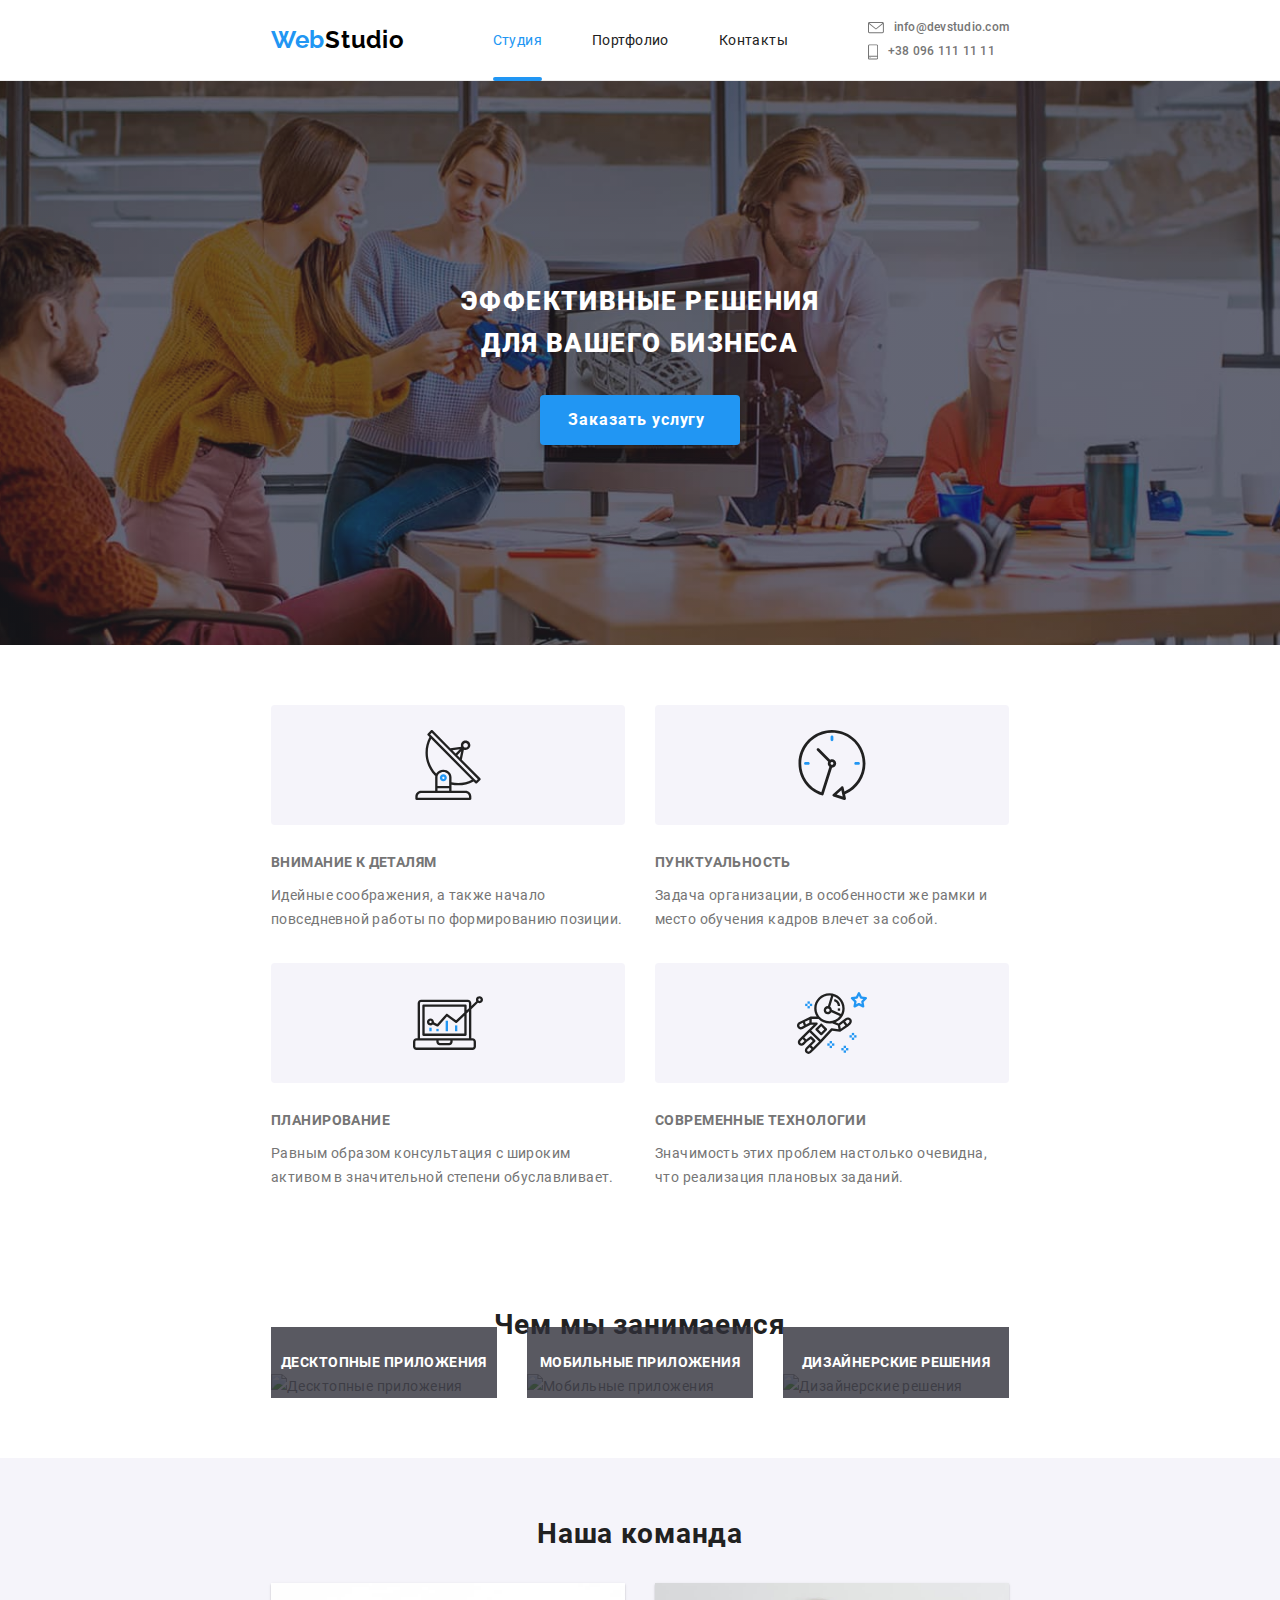
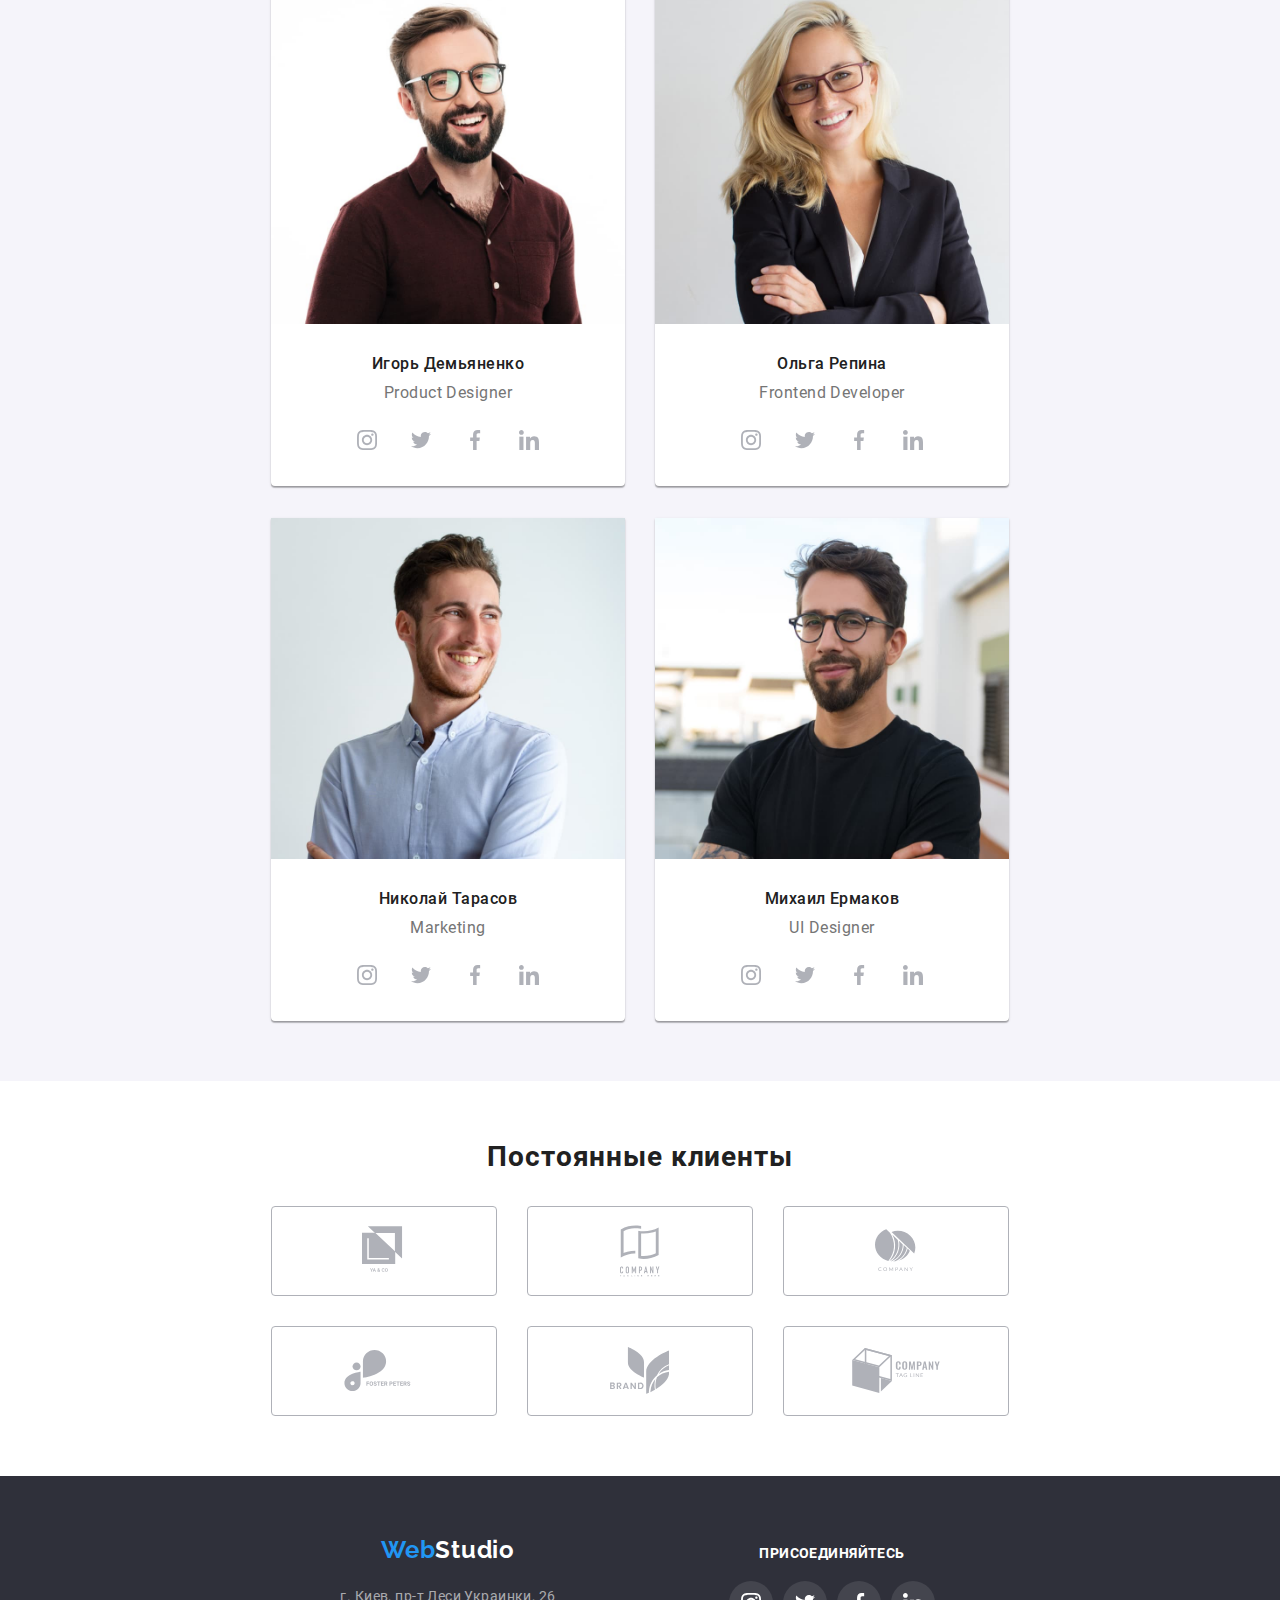
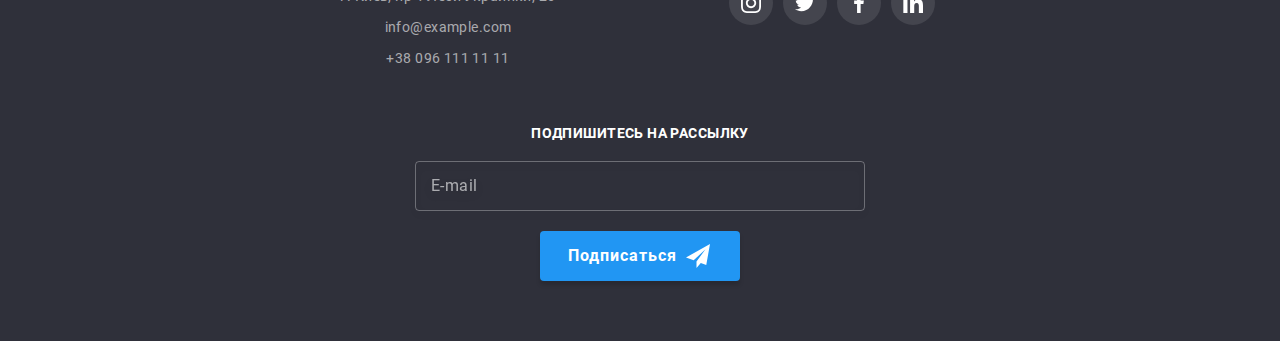
==== commit 4da6be30: "tablet" ====
--- a/index.html
+++ b/index.html
@@ -19,10 +19,7 @@
             aria-expanded="false"
             data-menu-button
           >
-            <input type="checkbox" id="burger" />
-            <label for="burger">
-              <span class="bar"></span>
-            </label>
+            <span class="bar"></span>
           </button>
           <div class="mobile-menu-container" id="menu-container" data-menu>
             <ul class="header-menu">
@@ -63,12 +60,13 @@
           </div>
         </nav>
       </div>
-      <!-- <div class="container header-container">
+
+      <div class="container header-container">
         <nav class="flexbox align-items-center navigation">
           <a href="./" class="logo header-logo">
             Web<span class="logo-black">Studio</span>
           </a>
-          <ul class="list flexbox header-menu">
+          <ul class="header-menu">
             <li class="header-menu-item">
               <a href="index.html" class="header-menu-link active">Студия</a>
             </li>
@@ -80,7 +78,7 @@
             </li>
           </ul>
         </nav>
-        <ul class="list flexbox header-contact-list">
+        <ul class="header-contact-list">
           <li class="header-contact-item">
             <a
               href="mailto:info@devstudio.com"
@@ -104,7 +102,7 @@
             </a>
           </li>
         </ul>
-      </div> -->
+      </div>
     </header>
 
     <main>
--- a/css/main.min.css
+++ b/css/main.min.css
@@ -1,2 +1,2 @@
-@font-face{font-family:"Raleway";font-style:normal;font-weight:700;src:url("../fonts/raleway/raleway-v17-latin_cyrillic-700.woff2") format("woff2"),url("../fonts/raleway/raleway-v17-latin_cyrillic-700.woff") format("woff")}@font-face{font-family:"Roboto";font-style:normal;font-weight:400;src:url("../fonts/roboto/roboto-v20-latin_cyrillic-regular.woff2") format("woff2"),url("../fonts/roboto/roboto-v20-latin_cyrillic-regular.woff") format("woff")}@font-face{font-family:"Roboto";font-style:normal;font-weight:500;src:url("../fonts/roboto/roboto-v20-latin_cyrillic-500.woff2") format("woff2"),url("../fonts/roboto/roboto-v20-latin_cyrillic-500.woff") format("woff")}@font-face{font-family:"Roboto";font-style:normal;font-weight:700;src:url("../fonts/roboto/roboto-v20-latin_cyrillic-700.woff2") format("woff2"),url("../fonts/roboto/roboto-v20-latin_cyrillic-700.woff") format("woff")}@font-face{font-family:"Roboto";font-style:normal;font-weight:900;src:url("../fonts/roboto/roboto-v20-latin_cyrillic-900.woff2") format("woff2"),url("../fonts/roboto/roboto-v20-latin_cyrillic-900.woff") format("woff")}/*! normalize.css v8.0.1 | MIT License | github.com/necolas/normalize.css */html{line-height:1.15;-webkit-text-size-adjust:100%}body{margin:0}main{display:block}h1{font-size:2em;margin:0.67em 0}hr{-webkit-box-sizing:content-box;box-sizing:content-box;height:0;overflow:visible}pre{font-family:monospace, monospace;font-size:1em}a{background-color:transparent}abbr[title]{border-bottom:none;text-decoration:underline;-webkit-text-decoration:underline dotted;text-decoration:underline dotted}b,strong{font-weight:bolder}code,kbd,samp{font-family:monospace, monospace;font-size:1em}small{font-size:80%}sub,sup{font-size:75%;line-height:0;position:relative;vertical-align:baseline}sub{bottom:-0.25em}sup{top:-0.5em}img{border-style:none}button,input,optgroup,select,textarea{font-family:inherit;font-size:100%;line-height:1.15;margin:0}button,input{overflow:visible}button,select{text-transform:none}button,[type="button"],[type="reset"],[type="submit"]{-webkit-appearance:button}button::-moz-focus-inner,[type="button"]::-moz-focus-inner,[type="reset"]::-moz-focus-inner,[type="submit"]::-moz-focus-inner{border-style:none;padding:0}button:-moz-focusring,[type="button"]:-moz-focusring,[type="reset"]:-moz-focusring,[type="submit"]:-moz-focusring{outline:1px dotted ButtonText}fieldset{padding:0.35em 0.75em 0.625em}legend{-webkit-box-sizing:border-box;box-sizing:border-box;color:inherit;display:table;max-width:100%;padding:0;white-space:normal}progress{vertical-align:baseline}textarea{overflow:auto}[type="checkbox"],[type="radio"]{-webkit-box-sizing:border-box;box-sizing:border-box;padding:0}[type="number"]::-webkit-inner-spin-button,[type="number"]::-webkit-outer-spin-button{height:auto}[type="search"]{-webkit-appearance:textfield;outline-offset:-2px}[type="search"]::-webkit-search-decoration{-webkit-appearance:none}::-webkit-file-upload-button{-webkit-appearance:button;font:inherit}details{display:block}summary{display:list-item}template{display:none}[hidden]{display:none}*,*::before,*::after{-webkit-box-sizing:border-box;box-sizing:border-box}h1,h2,h3,h4,p{margin:0;padding:0}img{display:block;width:100%;height:auto}a{display:inline-block;text-decoration:none;color:inherit;outline-color:#2196F3}button{background-color:transparent;border:none;outline:none}ul{list-style:none;margin:0;padding:0}input:focus,textarea:focus{outline:transparent}body{font-family:"Roboto",sans-serif;font-style:normal;font-weight:400;font-size:14px;line-height:1.7142857;letter-spacing:0.03em;color:#757575;background-color:#fff}.container{width:100%;padding-left:15px;padding-right:15px;margin-left:auto;margin-right:auto}@media all and (min-width: 480px){.container{width:480px}}.section{padding-top:60px;padding-bottom:60px}.visually-hidden{position:absolute;white-space:nowrap;width:1px;height:1px;overflow:hidden;border:0;padding:0;clip:rect(0, 0, 0, 0);-webkit-clip-path:inset(50% 50% 50% 50%);clip-path:inset(50% 50% 50% 50%);margin:-1px}.main-title{font-size:26px;line-height:1.615;font-weight:900;letter-spacing:0.06em;text-align:center;text-transform:uppercase;color:#fff}.section-title{font-size:28px;line-height:1.178;letter-spacing:0.03em;text-align:center;color:#212121;margin-bottom:32px}.item-title{font-size:14px;line-height:1.14;text-transform:uppercase;margin-bottom:12px}.contact-link:hover,.contact-link:focus{color:#2196F3}.flexbox{display:-webkit-box;display:-ms-flexbox;display:flex}.justify-content-space-between{-webkit-box-pack:justify;-ms-flex-pack:justify;justify-content:space-between}.justify-content-center{-webkit-box-pack:center;-ms-flex-pack:center;justify-content:center}.align-items-center{-webkit-box-align:center;-ms-flex-align:center;align-items:center}.align-items-baseline{-webkit-box-align:baseline;-ms-flex-align:baseline;align-items:baseline}.flex-wrap-wrap{-ms-flex-wrap:wrap;flex-wrap:wrap}.two-columns{width:calc((100% - 30px * 5) / 6)}.three-columns{width:calc((100% - 30px * 3) / 4)}.four-columns{width:calc((100% - 30px * 2) / 3)}.six-columns{width:calc((100% - 30px) / 2)}.btn{display:-webkit-inline-box;display:-ms-inline-flexbox;display:inline-flex;-webkit-box-align:center;-ms-flex-align:center;align-items:center;border-radius:4px;min-width:200px;font-size:16px;line-height:1.875;font-weight:700;letter-spacing:0.06em;color:#fff;-webkit-transition:all 250ms cubic-bezier(0.4, 0, 0.2, 1);transition:all 250ms cubic-bezier(0.4, 0, 0.2, 1)}.primary-btn{padding:10px 28px;background:#2196F3;-webkit-box-shadow:0px 4px 4px rgba(0,0,0,0.15);box-shadow:0px 4px 4px rgba(0,0,0,0.15)}.primary-btn:hover,.primary-btn:focus{color:#2196F3;background:#fff}.select-button{font-size:16px;line-height:1.625;font-weight:500;letter-spacing:0.03em;background:#F5F4FA;border-radius:4px;padding:6px 22px}.select-button:hover,.select-button:focus{color:#fff;background:#2196F3;-webkit-box-shadow:0px 4px 4px rgba(0,0,0,0.15);box-shadow:0px 4px 4px rgba(0,0,0,0.15)}.logo{font-family:"Raleway",sans-serif;font-size:24px;line-height:1.166;font-weight:700;font-style:normal;letter-spacing:0.03em;color:#2196F3}.logo-black{color:#000000}.logo-white{color:#fff}.social-link-item:not(:last-child){margin-right:10px}.social-link-link{display:-webkit-inline-box;display:-ms-inline-flexbox;display:inline-flex;-webkit-box-pack:center;-ms-flex-pack:center;justify-content:center;-webkit-box-align:center;-ms-flex-align:center;align-items:center;width:44px;height:44px;border-radius:50%;background-color:#fff;-webkit-transition:background-color 250ms cubic-bezier(0.4, 0, 0.2, 1);transition:background-color 250ms cubic-bezier(0.4, 0, 0.2, 1)}.social-link-link svg{fill:#afb1b8;-webkit-transition:fill 250ms cubic-bezier(0.4, 0, 0.2, 1);transition:fill 250ms cubic-bezier(0.4, 0, 0.2, 1)}.social-link-link.footer-link{background-color:rgba(255,255,255,0.1)}.social-link-link.footer-link svg{fill:#fff}.social-link-link:hover,.social-link-link:focus{background-color:#2196F3}.social-link-link:hover svg,.social-link-link:focus svg{fill:#fff}.backdrop{position:fixed;top:0;right:0;bottom:0;left:0;pointer-events:all;opacity:1;z-index:100;background:rgba(0,0,0,0.2);-webkit-transition-property:opacity,visibility 250ms,250ms cubic-bezier(0.4, 0, 0.2, 1);transition-property:opacity,visibility 250ms,250ms cubic-bezier(0.4, 0, 0.2, 1)}.backdrop.is-hidden{pointer-events:none;visibility:hidden;opacity:0}@media screen and (max-width: 767px){.backdrop{overflow-y:scroll}}.modal{position:absolute;top:50%;left:50%;-webkit-transform:translate(-50%, -50%);transform:translate(-50%, -50%);max-width:528px;padding:40px;background:#fff;-webkit-box-shadow:0px 1px 3px rgba(0,0,0,0.12),0px 1px 1px rgba(0,0,0,0.14),0px 2px 1px rgba(0,0,0,0.2);box-shadow:0px 1px 3px rgba(0,0,0,0.12),0px 1px 1px rgba(0,0,0,0.14),0px 2px 1px rgba(0,0,0,0.2);border-radius:4px}@media screen and (max-width: 479px){.modal{width:calc(100% - 30px)}}.btn-close{position:absolute;top:8px;right:8px;display:-webkit-box;display:-ms-flexbox;display:flex;-webkit-box-pack:center;-ms-flex-pack:center;justify-content:center;-webkit-box-align:center;-ms-flex-align:center;align-items:center;width:30px;height:30px;background:#fff;border:1px solid rgba(0,0,0,0.1);border-radius:50%}.request-title{font-size:20px;line-height:1.5;font-weight:700;letter-spacing:0.03em;text-align:center;color:#212121;margin-bottom:9px}.request-field{position:relative;margin-bottom:7px}.request-field.message{margin-bottom:7px}.request-field-icon{position:absolute;left:12px;bottom:10px}.request-field-label{display:block;font-size:12px;line-height:1.555555556;letter-spacing:0.01em;margin-bottom:3px;color:#757575}.request-field-input,.request-field-textarea{font-size:16px;line-height:1.25;border:1px solid rgba(33,33,33,0.2);border-radius:4px;width:100%}.request-field-input{padding:9px 9px 9px 40px}.request-field-textarea{resize:none;padding:9px 12px}.request-field:focus-within .request-field-icon,.request-field-input:valid+.request-field-icon{fill:#2196F3}.request-field-input:valid,.request-field-textarea:focus:valid,.request-field-input:focus,.request-field-textarea:focus{border-color:#2196F3}.request-field.agreement span{font-size:12px;line-height:1.1667;letter-spacing:0.03em}.request-field.agreement input[type="checkbox"]{display:none}.request .agreement-check{display:-webkit-inline-box;display:-ms-inline-flexbox;display:inline-flex;-webkit-box-pack:center;-ms-flex-pack:center;justify-content:center;-webkit-box-align:center;-ms-flex-align:center;align-items:center;width:16px;height:15px;margin-right:2px;border-radius:2px;border:1px solid #212121;background:#fff;-webkit-transition:all 250ms cubic-bezier(0.4, 0, 0.2, 1);transition:all 250ms cubic-bezier(0.4, 0, 0.2, 1)}.request input:checked+.agreement-check{border-color:#2196F3;background:#2196F3}.request .agreement-link{color:#2196F3;text-decoration:underline}.request-btn{display:block;margin:26px auto 0;padding:10px 55px}.header{position:relative;padding:15px 0;border-bottom:1px solid #ececec;font-size:18px;line-height:1.16667;font-weight:500;letter-spacing:0.02em}@media screen and (max-width: 767px){.header-container{display:none}}.header-menu{margin-bottom:57px}.header-menu-item:not(:last-child){margin-bottom:40px}.header-menu-link{position:relative;color:#212121;-webkit-transition:color 250ms cubic-bezier(0.4, 0, 0.2, 1);transition:color 250ms cubic-bezier(0.4, 0, 0.2, 1)}.header-menu-link::after{content:"";display:block;width:100%;height:4px;bottom:-10px;border-radius:2px;background-color:transparent;-webkit-transition:all 250ms cubic-bezier(0.4, 0, 0.2, 1);transition:all 250ms cubic-bezier(0.4, 0, 0.2, 1)}.header-menu-link.active,.header-menu-link:hover,.header-menu-link:focus{color:#2196F3}.header-menu-link.active::after,.header-menu-link.active::after,.header-menu-link.active::after,.header-menu-link:hover::after,.header-menu-link:hover::after,.header-menu-link:hover::after,.header-menu-link:focus::after,.header-menu-link:focus::after,.header-menu-link:focus::after{margin-top:8px;bottom:-12px;background-color:#2196F3}.header-contact-item:not(:last-child){margin-bottom:15px}.header-contact-link{-webkit-transition:color 250ms cubic-bezier(0.4, 0, 0.2, 1);transition:color 250ms cubic-bezier(0.4, 0, 0.2, 1)}.header-contact-link svg{display:inline-block;vertical-align:middle;margin-right:6px;fill:currentColor}.mobile-menu .navigation{display:-webkit-box;display:-ms-flexbox;display:flex}.mobile-menu .menu-button{display:-webkit-box;display:-ms-flexbox;display:flex;-webkit-box-align:center;-ms-flex-align:center;align-items:center;-webkit-box-pack:center;-ms-flex-pack:center;justify-content:center;width:34px;height:16px;margin-left:auto;padding:0;border:none;background-color:transparent}.mobile-menu input[type="checkbox"]{display:none}.mobile-menu .menu-button.is-open label>.bar{background:rgba(255,255,255,0)}.mobile-menu .menu-button.is-open label>.bar:after{top:0;-webkit-transform:rotate(45deg);transform:rotate(45deg);-webkit-transition:top 300ms cubic-bezier(0.23, 1, 0.32, 1),-webkit-transform 300ms 300ms cubic-bezier(0.23, 1, 0.32, 1);transition:top 300ms cubic-bezier(0.23, 1, 0.32, 1),-webkit-transform 300ms 300ms cubic-bezier(0.23, 1, 0.32, 1);transition:top 300ms cubic-bezier(0.23, 1, 0.32, 1),transform 300ms 300ms cubic-bezier(0.23, 1, 0.32, 1);transition:top 300ms cubic-bezier(0.23, 1, 0.32, 1),transform 300ms 300ms cubic-bezier(0.23, 1, 0.32, 1),-webkit-transform 300ms 300ms cubic-bezier(0.23, 1, 0.32, 1)}.mobile-menu .menu-button.is-open label>.bar:before{bottom:0;-webkit-transform:rotate(-45deg);transform:rotate(-45deg);-webkit-transition:bottom 300ms cubic-bezier(0.23, 1, 0.32, 1),-webkit-transform 300ms 300ms cubic-bezier(0.23, 1, 0.32, 1);transition:bottom 300ms cubic-bezier(0.23, 1, 0.32, 1),-webkit-transform 300ms 300ms cubic-bezier(0.23, 1, 0.32, 1);transition:bottom 300ms cubic-bezier(0.23, 1, 0.32, 1),transform 300ms 300ms cubic-bezier(0.23, 1, 0.32, 1);transition:bottom 300ms cubic-bezier(0.23, 1, 0.32, 1),transform 300ms 300ms cubic-bezier(0.23, 1, 0.32, 1),-webkit-transform 300ms 300ms cubic-bezier(0.23, 1, 0.32, 1)}.mobile-menu .bar,.mobile-menu .bar:after,.mobile-menu .bar:before{width:24px;height:2.65px}.mobile-menu .bar{display:block;position:relative;-webkit-transform:translateY(7px);transform:translateY(7px);background:#212121;-webkit-transition:all 0ms 300ms;transition:all 0ms 300ms}.mobile-menu .bar:before{content:"";position:absolute;left:0;bottom:7px;background:#212121;-webkit-transition:bottom 300ms 300ms cubic-bezier(0.23, 1, 0.32, 1),-webkit-transform 300ms cubic-bezier(0.23, 1, 0.32, 1);transition:bottom 300ms 300ms cubic-bezier(0.23, 1, 0.32, 1),-webkit-transform 300ms cubic-bezier(0.23, 1, 0.32, 1);transition:bottom 300ms 300ms cubic-bezier(0.23, 1, 0.32, 1),transform 300ms cubic-bezier(0.23, 1, 0.32, 1);transition:bottom 300ms 300ms cubic-bezier(0.23, 1, 0.32, 1),transform 300ms cubic-bezier(0.23, 1, 0.32, 1),-webkit-transform 300ms cubic-bezier(0.23, 1, 0.32, 1)}.mobile-menu .bar:after{content:"";position:absolute;left:0;top:7px;background:#212121;-webkit-transition:top 300ms 300ms cubic-bezier(0.23, 1, 0.32, 1),-webkit-transform 300ms cubic-bezier(0.23, 1, 0.32, 1);transition:top 300ms 300ms cubic-bezier(0.23, 1, 0.32, 1),-webkit-transform 300ms cubic-bezier(0.23, 1, 0.32, 1);transition:top 300ms 300ms cubic-bezier(0.23, 1, 0.32, 1),transform 300ms cubic-bezier(0.23, 1, 0.32, 1);transition:top 300ms 300ms cubic-bezier(0.23, 1, 0.32, 1),transform 300ms cubic-bezier(0.23, 1, 0.32, 1),-webkit-transform 300ms cubic-bezier(0.23, 1, 0.32, 1)}.mobile-menu .mobile-menu-container{display:none;position:absolute;top:100%;left:0;width:100%;background-color:#fff;padding:60px;text-align:center;z-index:1}.mobile-menu .mobile-menu-container.is-open{display:block}.hero{text-align:center;background-size:cover;background-position:center}@media screen and (max-width: 767px){.hero{padding:120px 0;background-image:-webkit-gradient(linear, left top, right top, from(rgba(47,48,58,0.4)), to(rgba(47,48,58,0.4))),url("../images/main/mobile/hero-bg.jpg");background-image:linear-gradient(to right, rgba(47,48,58,0.4), rgba(47,48,58,0.4)),url("../images/main/mobile/hero-bg.jpg");background-size:cover;background-position:center}}@media screen and (max-width: 767px) and (min-device-pixel-ratio: 2), screen and (max-width: 767px) and (-webkit-min-device-pixel-ratio: 2), screen and (max-width: 767px) and (min-resolution: 192dpi), screen and (max-width: 767px) and (min-resolution: 2dppx){.hero{background-image:-webkit-gradient(linear, left top, right top, from(rgba(47,48,58,0.4)), to(rgba(47,48,58,0.4))),url("../images/main/mobile/hero-bg@2x.jpg");background-image:linear-gradient(to right, rgba(47,48,58,0.4), rgba(47,48,58,0.4)),url("../images/main/mobile/hero-bg@2x.jpg")}}@media screen and (min-width: 768px) and (max-width: 1199px){.hero{padding:120px 0;background-image:-webkit-gradient(linear, left top, right top, from(rgba(47,48,58,0.4)), to(rgba(47,48,58,0.4))),url("../images/main/tablet/hero-bg.jpg");background-image:linear-gradient(to right, rgba(47,48,58,0.4), rgba(47,48,58,0.4)),url("../images/main/tablet/hero-bg.jpg");background-size:cover;background-position:center}}@media screen and (min-width: 768px) and (max-width: 1199px) and (min-device-pixel-ratio: 2), screen and (min-width: 768px) and (max-width: 1199px) and (-webkit-min-device-pixel-ratio: 2), screen and (min-width: 768px) and (max-width: 1199px) and (min-resolution: 192dpi), screen and (min-width: 768px) and (max-width: 1199px) and (min-resolution: 2dppx){.hero{background-image:-webkit-gradient(linear, left top, right top, from(rgba(47,48,58,0.4)), to(rgba(47,48,58,0.4))),url("../images/main/tablet/hero-bg@2x.jpg");background-image:linear-gradient(to right, rgba(47,48,58,0.4), rgba(47,48,58,0.4)),url("../images/main/tablet/hero-bg@2x.jpg")}}@media screen and (min-width: 1200px){.hero{padding:200px 0;background-image:-webkit-gradient(linear, left top, right top, from(rgba(47,48,58,0.4)), to(rgba(47,48,58,0.4))),url("../images/main/desktop/hero-bg.jpg");background-image:linear-gradient(to right, rgba(47,48,58,0.4), rgba(47,48,58,0.4)),url("../images/main/desktop/hero-bg.jpg");background-size:cover;background-position:center}}@media screen and (min-width: 1200px) and (min-device-pixel-ratio: 2), screen and (min-width: 1200px) and (-webkit-min-device-pixel-ratio: 2), screen and (min-width: 1200px) and (min-resolution: 192dpi), screen and (min-width: 1200px) and (min-resolution: 2dppx){.hero{background-image:-webkit-gradient(linear, left top, right top, from(rgba(47,48,58,0.4)), to(rgba(47,48,58,0.4))),url("../images/main/desktop/hero-bg@2x.jpg");background-image:linear-gradient(to right, rgba(47,48,58,0.4), rgba(47,48,58,0.4)),url("../images/main/desktop/hero-bg@2x.jpg")}}.hero-title{margin-bottom:30px}.feature{padding-top:60px;padding-bottom:60px}@media screen and (max-width: 767px){.feature-item:not(:last-child){margin-bottom:30px}}.feature-item::before{content:"";display:block;width:100%;height:120px;background-color:#F5F4FA;border-radius:4px;margin-bottom:30px;background-repeat:no-repeat;background-position:center}.feature-item .item-title{text-align:center}.feature-attention::before{background-image:url(../images/icon/feature-antenna.svg)}.feature-punctuality::before{background-image:url(../images/icon/feature-clock.svg)}.feature-planning::before{background-image:url(../images/icon/feature-diagram.svg)}.feature-technology::before{background-image:url(../images/icon/feature-astronaut.svg)}@media screen and (max-width: 767px){.examples{display:none}}.examples-item{position:relative}.examples-item:not(:nth-child(3n)){margin-right:30px}.examples-description{position:absolute;bottom:0;left:0;right:0;padding:28px 0 27px;text-align:center;background-color:rgba(47,48,58,0.8)}.examples-description h3{margin-bottom:0;color:#fff}.team{background-color:#f5f4fa}.team-item{background:#ffffff;-webkit-box-shadow:0px 1px 3px rgba(0,0,0,0.12),0px 1px 1px rgba(0,0,0,0.14),0px 2px 1px rgba(0,0,0,0.2);box-shadow:0px 1px 3px rgba(0,0,0,0.12),0px 1px 1px rgba(0,0,0,0.14),0px 2px 1px rgba(0,0,0,0.2);border-radius:0px 0px 4px 4px}@media screen and (max-width: 767px){.team-item:not(:last-child){margin-bottom:30px}}.team-item .description{padding-top:30px;padding-bottom:24px;text-align:center}.team-item .description>*{font-size:16px;line-height:1.1875;letter-spacing:0.03em}.team-item .team-name{font-weight:500;color:#212121;margin-bottom:10px}.team-item .team-position{margin-bottom:16px}.clients-list{display:-webkit-box;display:-ms-flexbox;display:flex;-ms-flex-wrap:wrap;flex-wrap:wrap}.clients-item{width:calc((100% - 30px) / 2)}@media screen and (max-width: 767px){.clients-item{margin-bottom:30px}.clients-item:last-child,.clients-item:nth-last-child(2){margin-bottom:0}}.clients-item:not(:nth-child(2n)){margin-right:30px}.clients-link{display:-webkit-inline-box;display:-ms-inline-flexbox;display:inline-flex;-webkit-box-pack:center;-ms-flex-pack:center;justify-content:center;-webkit-box-align:center;-ms-flex-align:center;align-items:center;width:100%;height:90px;border:1px solid #afb1b8;border-radius:4px;-webkit-transition-property:border-color 250ms cubic-bezier(0.4, 0, 0.2, 1);transition-property:border-color 250ms cubic-bezier(0.4, 0, 0.2, 1)}.clients-link svg{fill:#afb1b8;-webkit-transition-property:fill 250ms cubic-bezier(0.4, 0, 0.2, 1);transition-property:fill 250ms cubic-bezier(0.4, 0, 0.2, 1)}.clients-link:hover,.clients-link:focus{border-color:#2196F3}.clients-link:hover svg,.clients-link:hover svg,.clients-link:focus svg,.clients-link:focus svg{fill:#2196F3}.footer{padding-top:60px;padding-bottom:60px;color:#fff;background:#2f303a}.footer-info{margin-bottom:56px}.footer-list{-webkit-box-align:baseline;-ms-flex-align:baseline;align-items:baseline;text-align:center}.footer .logo{margin-bottom:20px}.footer-contact{font-style:normal}.footer-contact-item:not(:last-child){margin-bottom:7px}.footer-contact-link{color:rgba(255,255,255,0.6)}.footer .item-title{color:#fff}.footer-join-in{margin-bottom:62px}.footer-join-in .social-link-list{display:-webkit-box;display:-ms-flexbox;display:flex;-webkit-box-pack:center;-ms-flex-pack:center;justify-content:center}.footer-join-in .item-title,.footer-subscribe .item-title{margin-bottom:20px}.subscribe-email{width:100%;height:50px;background-color:transparent;border:1px solid rgba(255,255,255,0.3);-webkit-filter:drop-shadow(0px 4px 4px rgba(0,0,0,0.15));filter:drop-shadow(0px 4px 4px rgba(0,0,0,0.15));border-radius:4px;padding:0 15px;color:#fff;letter-spacing:0.03em;margin-bottom:20px}.subscribe-email:focus{border-color:#2196F3}.subscribe-email::-webkit-input-placeholder{font-size:16px;line-height:1.25;color:rgba(255,255,255,0.6)}.subscribe-email:-ms-input-placeholder{font-size:16px;line-height:1.25;color:rgba(255,255,255,0.6)}.subscribe-email::-ms-input-placeholder{font-size:16px;line-height:1.25;color:rgba(255,255,255,0.6)}.subscribe-email::placeholder{font-size:16px;line-height:1.25;color:rgba(255,255,255,0.6)}.subscribe-button{display:-webkit-inline-box;display:-ms-inline-flexbox;display:inline-flex;-webkit-box-align:center;-ms-flex-align:center;align-items:center}.subscribe-button svg{fill:currentColor;margin-left:9px}
+@font-face{font-family:"Raleway";font-style:normal;font-weight:700;src:url("../fonts/raleway/raleway-v17-latin_cyrillic-700.woff2") format("woff2"),url("../fonts/raleway/raleway-v17-latin_cyrillic-700.woff") format("woff")}@font-face{font-family:"Roboto";font-style:normal;font-weight:400;src:url("../fonts/roboto/roboto-v20-latin_cyrillic-regular.woff2") format("woff2"),url("../fonts/roboto/roboto-v20-latin_cyrillic-regular.woff") format("woff")}@font-face{font-family:"Roboto";font-style:normal;font-weight:500;src:url("../fonts/roboto/roboto-v20-latin_cyrillic-500.woff2") format("woff2"),url("../fonts/roboto/roboto-v20-latin_cyrillic-500.woff") format("woff")}@font-face{font-family:"Roboto";font-style:normal;font-weight:700;src:url("../fonts/roboto/roboto-v20-latin_cyrillic-700.woff2") format("woff2"),url("../fonts/roboto/roboto-v20-latin_cyrillic-700.woff") format("woff")}@font-face{font-family:"Roboto";font-style:normal;font-weight:900;src:url("../fonts/roboto/roboto-v20-latin_cyrillic-900.woff2") format("woff2"),url("../fonts/roboto/roboto-v20-latin_cyrillic-900.woff") format("woff")}/*! normalize.css v8.0.1 | MIT License | github.com/necolas/normalize.css */html{line-height:1.15;-webkit-text-size-adjust:100%}body{margin:0}main{display:block}h1{font-size:2em;margin:0.67em 0}hr{-webkit-box-sizing:content-box;box-sizing:content-box;height:0;overflow:visible}pre{font-family:monospace, monospace;font-size:1em}a{background-color:transparent}abbr[title]{border-bottom:none;text-decoration:underline;-webkit-text-decoration:underline dotted;text-decoration:underline dotted}b,strong{font-weight:bolder}code,kbd,samp{font-family:monospace, monospace;font-size:1em}small{font-size:80%}sub,sup{font-size:75%;line-height:0;position:relative;vertical-align:baseline}sub{bottom:-0.25em}sup{top:-0.5em}img{border-style:none}button,input,optgroup,select,textarea{font-family:inherit;font-size:100%;line-height:1.15;margin:0}button,input{overflow:visible}button,select{text-transform:none}button,[type="button"],[type="reset"],[type="submit"]{-webkit-appearance:button}button::-moz-focus-inner,[type="button"]::-moz-focus-inner,[type="reset"]::-moz-focus-inner,[type="submit"]::-moz-focus-inner{border-style:none;padding:0}button:-moz-focusring,[type="button"]:-moz-focusring,[type="reset"]:-moz-focusring,[type="submit"]:-moz-focusring{outline:1px dotted ButtonText}fieldset{padding:0.35em 0.75em 0.625em}legend{-webkit-box-sizing:border-box;box-sizing:border-box;color:inherit;display:table;max-width:100%;padding:0;white-space:normal}progress{vertical-align:baseline}textarea{overflow:auto}[type="checkbox"],[type="radio"]{-webkit-box-sizing:border-box;box-sizing:border-box;padding:0}[type="number"]::-webkit-inner-spin-button,[type="number"]::-webkit-outer-spin-button{height:auto}[type="search"]{-webkit-appearance:textfield;outline-offset:-2px}[type="search"]::-webkit-search-decoration{-webkit-appearance:none}::-webkit-file-upload-button{-webkit-appearance:button;font:inherit}details{display:block}summary{display:list-item}template{display:none}[hidden]{display:none}*,*::before,*::after{-webkit-box-sizing:border-box;box-sizing:border-box}h1,h2,h3,h4,p{margin:0;padding:0}img{display:block;width:100%;height:auto}a{display:inline-block;text-decoration:none;color:inherit;outline-color:#2196F3}button{background-color:transparent;border:none;outline:none}ul{list-style:none;margin:0;padding:0}input:focus,textarea:focus{outline:transparent}body{font-family:"Roboto",sans-serif;font-style:normal;font-weight:400;font-size:14px;line-height:1.7142857;letter-spacing:0.03em;color:#757575;background-color:#fff}.container{width:100%;padding-left:15px;padding-right:15px;margin-left:auto;margin-right:auto}@media all and (min-width: 480px){.container{width:480px}}@media all and (min-width: 768px){.container{width:768px}}.section{padding-top:60px;padding-bottom:60px}.visually-hidden{position:absolute;white-space:nowrap;width:1px;height:1px;overflow:hidden;border:0;padding:0;clip:rect(0, 0, 0, 0);-webkit-clip-path:inset(50% 50% 50% 50%);clip-path:inset(50% 50% 50% 50%);margin:-1px}.main-title{font-size:26px;line-height:1.615;font-weight:900;letter-spacing:0.06em;text-align:center;text-transform:uppercase;color:#fff}.section-title{font-size:28px;line-height:1.178;letter-spacing:0.03em;text-align:center;color:#212121;margin-bottom:32px}.item-title{font-size:14px;line-height:1.14;text-transform:uppercase;margin-bottom:12px}.contact-link:hover,.contact-link:focus{color:#2196F3}.flexbox{display:-webkit-box;display:-ms-flexbox;display:flex}.justify-content-space-between{-webkit-box-pack:justify;-ms-flex-pack:justify;justify-content:space-between}.justify-content-center{-webkit-box-pack:center;-ms-flex-pack:center;justify-content:center}.align-items-center{-webkit-box-align:center;-ms-flex-align:center;align-items:center}.align-items-baseline{-webkit-box-align:baseline;-ms-flex-align:baseline;align-items:baseline}.flex-wrap-wrap{-ms-flex-wrap:wrap;flex-wrap:wrap}.two-columns{width:calc((100% - 30px * 5) / 6)}.three-columns{width:calc((100% - 30px * 3) / 4)}.four-columns{width:calc((100% - 30px * 2) / 3)}.six-columns{width:calc((100% - 30px) / 2)}.btn{display:-webkit-inline-box;display:-ms-inline-flexbox;display:inline-flex;-webkit-box-align:center;-ms-flex-align:center;align-items:center;border-radius:4px;min-width:200px;font-size:16px;line-height:1.875;font-weight:700;letter-spacing:0.06em;color:#fff;-webkit-transition:all 250ms cubic-bezier(0.4, 0, 0.2, 1);transition:all 250ms cubic-bezier(0.4, 0, 0.2, 1)}.primary-btn{padding:10px 28px;background:#2196F3;-webkit-box-shadow:0px 4px 4px rgba(0,0,0,0.15);box-shadow:0px 4px 4px rgba(0,0,0,0.15)}.primary-btn:hover,.primary-btn:focus{color:#2196F3;background:#fff}.select-button{font-size:16px;line-height:1.625;font-weight:500;letter-spacing:0.03em;background:#F5F4FA;border-radius:4px;padding:6px 22px}.select-button:hover,.select-button:focus{color:#fff;background:#2196F3;-webkit-box-shadow:0px 4px 4px rgba(0,0,0,0.15);box-shadow:0px 4px 4px rgba(0,0,0,0.15)}.logo{font-family:"Raleway",sans-serif;font-size:24px;line-height:1.166;font-weight:700;font-style:normal;letter-spacing:0.03em;color:#2196F3}.logo-black{color:#000000}.logo-white{color:#fff}.social-link-item:not(:last-child){margin-right:10px}.social-link-link{display:-webkit-inline-box;display:-ms-inline-flexbox;display:inline-flex;-webkit-box-pack:center;-ms-flex-pack:center;justify-content:center;-webkit-box-align:center;-ms-flex-align:center;align-items:center;width:44px;height:44px;border-radius:50%;background-color:#fff;-webkit-transition:background-color 250ms cubic-bezier(0.4, 0, 0.2, 1);transition:background-color 250ms cubic-bezier(0.4, 0, 0.2, 1)}.social-link-link svg{fill:#afb1b8;-webkit-transition:fill 250ms cubic-bezier(0.4, 0, 0.2, 1);transition:fill 250ms cubic-bezier(0.4, 0, 0.2, 1)}.social-link-link.footer-link{background-color:rgba(255,255,255,0.1)}.social-link-link.footer-link svg{fill:#fff}.social-link-link:hover,.social-link-link:focus{background-color:#2196F3}.social-link-link:hover svg,.social-link-link:focus svg{fill:#fff}.backdrop{position:fixed;top:0;right:0;bottom:0;left:0;pointer-events:all;visibility:visible;opacity:1;z-index:100;background:rgba(0,0,0,0.2);-webkit-transition:opacity,visibility 250ms,250ms cubic-bezier(0.4, 0, 0.2, 1);transition:opacity,visibility 250ms,250ms cubic-bezier(0.4, 0, 0.2, 1)}.backdrop.is-hidden{pointer-events:none;visibility:hidden;opacity:0}@media screen and (max-width: 767px){.backdrop{overflow-y:scroll}}.modal{position:absolute;top:50%;left:50%;-webkit-transform:translate(-50%, -50%);transform:translate(-50%, -50%);width:calc(100% - 30px);max-width:528px;padding:40px;background:#fff;-webkit-box-shadow:0px 1px 3px rgba(0,0,0,0.12),0px 1px 1px rgba(0,0,0,0.14),0px 2px 1px rgba(0,0,0,0.2);box-shadow:0px 1px 3px rgba(0,0,0,0.12),0px 1px 1px rgba(0,0,0,0.14),0px 2px 1px rgba(0,0,0,0.2);border-radius:4px}@media screen and (min-width: 768px){.modal{max-width:450px}}.modal .btn-close{position:absolute;top:8px;right:8px;display:-webkit-box;display:-ms-flexbox;display:flex;-webkit-box-pack:center;-ms-flex-pack:center;justify-content:center;-webkit-box-align:center;-ms-flex-align:center;align-items:center;width:30px;height:30px;background:#fff;border:1px solid rgba(0,0,0,0.1);border-radius:50%}.request-title{font-size:20px;line-height:1.5;font-weight:700;letter-spacing:0.03em;text-align:center;color:#212121;margin-bottom:9px}.request-field{position:relative;margin-bottom:7px}.request-field.message{margin-bottom:7px}.request-field-icon{position:absolute;left:12px;bottom:10px}.request-field-label{display:block;font-size:12px;line-height:1.555555556;letter-spacing:0.01em;margin-bottom:3px;color:#757575}.request-field-input,.request-field-textarea{font-size:16px;line-height:1.25;border:1px solid rgba(33,33,33,0.2);border-radius:4px;width:100%}.request-field-input{padding:9px 9px 9px 40px}.request-field-textarea{resize:none;padding:9px 12px}.request-field:focus-within .request-field-icon,.request-field-input:valid+.request-field-icon{fill:#2196F3}.request-field-input:valid,.request-field-textarea:focus:valid,.request-field-input:focus,.request-field-textarea:focus{border-color:#2196F3}.request-field.agreement span{font-size:12px;line-height:1.1667;letter-spacing:0.03em}.request-field.agreement input[type="checkbox"]{display:none}.request .agreement-check{display:-webkit-inline-box;display:-ms-inline-flexbox;display:inline-flex;-webkit-box-pack:center;-ms-flex-pack:center;justify-content:center;-webkit-box-align:center;-ms-flex-align:center;align-items:center;width:16px;height:15px;margin-right:2px;border-radius:2px;border:1px solid #212121;background:#fff;-webkit-transition:all 250ms cubic-bezier(0.4, 0, 0.2, 1);transition:all 250ms cubic-bezier(0.4, 0, 0.2, 1)}.request input:checked+.agreement-check{border-color:#2196F3;background:#2196F3}.request .agreement-link{color:#2196F3;text-decoration:underline}.request-btn{display:block;margin:26px auto 0;padding:10px 55px}.header{position:relative;padding:15px 0;border-bottom:1px solid #ececec}@media screen and (min-width: 768px){.header{padding:20px 0}}.header-container{display:-webkit-box;display:-ms-flexbox;display:flex}@media screen and (max-width: 767px){.header-container{display:none}}@media screen and (min-width: 768px){.header-menu{display:-webkit-box;display:-ms-flexbox;display:flex;margin-left:88px}}@media screen and (min-width: 768px){.header-menu-item:not(:last-child){margin-right:50px}}.header-menu-link{position:relative;color:#212121;-webkit-transition:color 250ms cubic-bezier(0.4, 0, 0.2, 1);transition:color 250ms cubic-bezier(0.4, 0, 0.2, 1)}.header-menu-link::after{content:"";display:block;width:100%;height:4px;bottom:-10px;border-radius:2px;background-color:transparent;-webkit-transition:all 250ms cubic-bezier(0.4, 0, 0.2, 1);transition:all 250ms cubic-bezier(0.4, 0, 0.2, 1)}@media screen and (min-width: 768px){.header-menu-link::after{position:absolute}}.header-menu-link.active,.header-menu-link:hover,.header-menu-link:focus{color:#2196F3}.header-menu-link.active::after,.header-menu-link.active::after,.header-menu-link.active::after,.header-menu-link:hover::after,.header-menu-link:hover::after,.header-menu-link:hover::after,.header-menu-link:focus::after,.header-menu-link:focus::after,.header-menu-link:focus::after{margin-top:8px;bottom:-12px;background-color:#2196F3}@media screen and (min-width: 768px){.header-menu-link.active::after,.header-menu-link.active::after,.header-menu-link.active::after,.header-menu-link:hover::after,.header-menu-link:hover::after,.header-menu-link:hover::after,.header-menu-link:focus::after,.header-menu-link:focus::after,.header-menu-link:focus::after{margin-top:0;bottom:-29px}}.header-contact-list{font-size:12px;line-height:14px;font-weight:500;letter-spacing:0.02em;margin-left:auto}.header-contact-item:not(:last-child){margin-bottom:15px}@media screen and (min-width: 768px){.header-contact-item:not(:last-child){margin-bottom:10px}}.header-contact-link{-webkit-transition:color 250ms cubic-bezier(0.4, 0, 0.2, 1);transition:color 250ms cubic-bezier(0.4, 0, 0.2, 1)}.header-contact-link svg{display:inline-block;vertical-align:middle;margin-right:6px;fill:currentColor}.mobile-menu{font-size:18px;line-height:1.16667;font-weight:500;letter-spacing:0.02em}@media screen and (min-width: 768px){.mobile-menu{display:none}}.mobile-menu .mobile-menu-container{position:absolute;top:100%;left:0;width:100%;pointer-events:none;visibility:hidden;opacity:0;background-color:#fff;padding:60px;text-align:center;z-index:1;border-top:1px solid #ececec;-webkit-transition:opacity,visibility 250ms,250ms cubic-bezier(0.4, 0, 0.2, 1);transition:opacity,visibility 250ms,250ms cubic-bezier(0.4, 0, 0.2, 1)}.mobile-menu .mobile-menu-container.is-open{pointer-events:all;visibility:visible;opacity:1}.mobile-menu .navigation{display:-webkit-box;display:-ms-flexbox;display:flex}.mobile-menu .menu-button{display:-webkit-box;display:-ms-flexbox;display:flex;-webkit-box-align:center;-ms-flex-align:center;align-items:center;-webkit-box-pack:center;-ms-flex-pack:center;justify-content:center;width:34px;height:16px;margin-left:auto;padding:0;border:none;background-color:transparent}.mobile-menu .menu-button.is-open .bar{background:rgba(255,255,255,0)}.mobile-menu .menu-button.is-open .bar:after{top:0;-webkit-transform:rotate(45deg);transform:rotate(45deg);-webkit-transition:top 300ms cubic-bezier(0.23, 1, 0.32, 1),-webkit-transform 300ms 300ms cubic-bezier(0.23, 1, 0.32, 1);transition:top 300ms cubic-bezier(0.23, 1, 0.32, 1),-webkit-transform 300ms 300ms cubic-bezier(0.23, 1, 0.32, 1);transition:top 300ms cubic-bezier(0.23, 1, 0.32, 1),transform 300ms 300ms cubic-bezier(0.23, 1, 0.32, 1);transition:top 300ms cubic-bezier(0.23, 1, 0.32, 1),transform 300ms 300ms cubic-bezier(0.23, 1, 0.32, 1),-webkit-transform 300ms 300ms cubic-bezier(0.23, 1, 0.32, 1)}.mobile-menu .menu-button.is-open .bar:before{bottom:0;-webkit-transform:rotate(-45deg);transform:rotate(-45deg);-webkit-transition:bottom 300ms cubic-bezier(0.23, 1, 0.32, 1),-webkit-transform 300ms 300ms cubic-bezier(0.23, 1, 0.32, 1);transition:bottom 300ms cubic-bezier(0.23, 1, 0.32, 1),-webkit-transform 300ms 300ms cubic-bezier(0.23, 1, 0.32, 1);transition:bottom 300ms cubic-bezier(0.23, 1, 0.32, 1),transform 300ms 300ms cubic-bezier(0.23, 1, 0.32, 1);transition:bottom 300ms cubic-bezier(0.23, 1, 0.32, 1),transform 300ms 300ms cubic-bezier(0.23, 1, 0.32, 1),-webkit-transform 300ms 300ms cubic-bezier(0.23, 1, 0.32, 1)}.mobile-menu .bar,.mobile-menu .bar:after,.mobile-menu .bar:before{width:24px;height:2.65px}.mobile-menu .bar{display:block;position:relative;-webkit-transform:translateY(7px);transform:translateY(7px);background:#212121;-webkit-transition:all 0ms 300ms;transition:all 0ms 300ms}.mobile-menu .bar:before{content:"";position:absolute;left:0;bottom:7px;background:#212121;-webkit-transition:bottom 300ms 300ms cubic-bezier(0.23, 1, 0.32, 1),-webkit-transform 300ms cubic-bezier(0.23, 1, 0.32, 1);transition:bottom 300ms 300ms cubic-bezier(0.23, 1, 0.32, 1),-webkit-transform 300ms cubic-bezier(0.23, 1, 0.32, 1);transition:bottom 300ms 300ms cubic-bezier(0.23, 1, 0.32, 1),transform 300ms cubic-bezier(0.23, 1, 0.32, 1);transition:bottom 300ms 300ms cubic-bezier(0.23, 1, 0.32, 1),transform 300ms cubic-bezier(0.23, 1, 0.32, 1),-webkit-transform 300ms cubic-bezier(0.23, 1, 0.32, 1)}.mobile-menu .bar:after{content:"";position:absolute;left:0;top:7px;background:#212121;-webkit-transition:top 300ms 300ms cubic-bezier(0.23, 1, 0.32, 1),-webkit-transform 300ms cubic-bezier(0.23, 1, 0.32, 1);transition:top 300ms 300ms cubic-bezier(0.23, 1, 0.32, 1),-webkit-transform 300ms cubic-bezier(0.23, 1, 0.32, 1);transition:top 300ms 300ms cubic-bezier(0.23, 1, 0.32, 1),transform 300ms cubic-bezier(0.23, 1, 0.32, 1);transition:top 300ms 300ms cubic-bezier(0.23, 1, 0.32, 1),transform 300ms cubic-bezier(0.23, 1, 0.32, 1),-webkit-transform 300ms cubic-bezier(0.23, 1, 0.32, 1)}.mobile-menu .header-menu{margin-bottom:57px}.mobile-menu .header-menu-item:not(:last-child){margin-bottom:40px}.hero{text-align:center;background-size:cover;background-position:center}@media screen and (max-width: 767px){.hero{padding:120px 0;background-image:-webkit-gradient(linear, left top, right top, from(rgba(47,48,58,0.4)), to(rgba(47,48,58,0.4))),url("../images/main/mobile/hero-bg.jpg");background-image:linear-gradient(to right, rgba(47,48,58,0.4), rgba(47,48,58,0.4)),url("../images/main/mobile/hero-bg.jpg");background-size:cover;background-position:center}}@media screen and (max-width: 767px) and (min-device-pixel-ratio: 2), screen and (max-width: 767px) and (-webkit-min-device-pixel-ratio: 2), screen and (max-width: 767px) and (min-resolution: 192dpi), screen and (max-width: 767px) and (min-resolution: 2dppx){.hero{background-image:-webkit-gradient(linear, left top, right top, from(rgba(47,48,58,0.4)), to(rgba(47,48,58,0.4))),url("../images/main/mobile/hero-bg@2x.jpg");background-image:linear-gradient(to right, rgba(47,48,58,0.4), rgba(47,48,58,0.4)),url("../images/main/mobile/hero-bg@2x.jpg")}}@media screen and (min-width: 768px) and (max-width: 1199px){.hero{padding:120px 0;background-image:-webkit-gradient(linear, left top, right top, from(rgba(47,48,58,0.4)), to(rgba(47,48,58,0.4))),url("../images/main/tablet/hero-bg.jpg");background-image:linear-gradient(to right, rgba(47,48,58,0.4), rgba(47,48,58,0.4)),url("../images/main/tablet/hero-bg.jpg");background-size:cover;background-position:center}}@media screen and (min-width: 768px) and (max-width: 1199px) and (min-device-pixel-ratio: 2), screen and (min-width: 768px) and (max-width: 1199px) and (-webkit-min-device-pixel-ratio: 2), screen and (min-width: 768px) and (max-width: 1199px) and (min-resolution: 192dpi), screen and (min-width: 768px) and (max-width: 1199px) and (min-resolution: 2dppx){.hero{background-image:-webkit-gradient(linear, left top, right top, from(rgba(47,48,58,0.4)), to(rgba(47,48,58,0.4))),url("../images/main/tablet/hero-bg@2x.jpg");background-image:linear-gradient(to right, rgba(47,48,58,0.4), rgba(47,48,58,0.4)),url("../images/main/tablet/hero-bg@2x.jpg")}}@media screen and (min-width: 1200px){.hero{padding:200px 0;background-image:-webkit-gradient(linear, left top, right top, from(rgba(47,48,58,0.4)), to(rgba(47,48,58,0.4))),url("../images/main/desktop/hero-bg.jpg");background-image:linear-gradient(to right, rgba(47,48,58,0.4), rgba(47,48,58,0.4)),url("../images/main/desktop/hero-bg.jpg");background-size:cover;background-position:center}}@media screen and (min-width: 1200px) and (min-device-pixel-ratio: 2), screen and (min-width: 1200px) and (-webkit-min-device-pixel-ratio: 2), screen and (min-width: 1200px) and (min-resolution: 192dpi), screen and (min-width: 1200px) and (min-resolution: 2dppx){.hero{background-image:-webkit-gradient(linear, left top, right top, from(rgba(47,48,58,0.4)), to(rgba(47,48,58,0.4))),url("../images/main/desktop/hero-bg@2x.jpg");background-image:linear-gradient(to right, rgba(47,48,58,0.4), rgba(47,48,58,0.4)),url("../images/main/desktop/hero-bg@2x.jpg")}}.hero-title{margin-bottom:30px}.feature{padding-top:60px;padding-bottom:60px}@media screen and (min-width: 768px){.feature-list{display:-webkit-box;display:-ms-flexbox;display:flex;-ms-flex-wrap:wrap;flex-wrap:wrap}}@media screen and (max-width: 767px){.feature-item:not(:last-child){margin-bottom:30px}}@media screen and (min-width: 768px){.feature-item{width:calc((100% - 30px) / 2)}.feature-item:not(:nth-child(2n)){margin-right:30px}.feature-item:not(:nth-last-child(-n+2)){margin-bottom:32px}}.feature-item::before{content:"";display:block;width:100%;height:120px;background-color:#F5F4FA;border-radius:4px;margin-bottom:30px;background-repeat:no-repeat;background-position:center}@media screen and (max-width: 767px){.feature-item .item-title{text-align:center}}.feature-attention::before{background-image:url(../images/icon/feature-antenna.svg)}.feature-punctuality::before{background-image:url(../images/icon/feature-clock.svg)}.feature-planning::before{background-image:url(../images/icon/feature-diagram.svg)}.feature-technology::before{background-image:url(../images/icon/feature-astronaut.svg)}@media screen and (max-width: 1200px){.examples{display:none}}.examples-item{position:relative}.examples-item:not(:nth-child(3n)){margin-right:30px}.examples-description{position:absolute;bottom:0;left:0;right:0;padding:28px 0 27px;text-align:center;background-color:rgba(47,48,58,0.8)}.examples-description h3{margin-bottom:0;color:#fff}.team{background-color:#f5f4fa}@media screen and (min-width: 768px){.team-list{display:-webkit-box;display:-ms-flexbox;display:flex;-ms-flex-wrap:wrap;flex-wrap:wrap}}.team-item{background:#ffffff;-webkit-box-shadow:0px 1px 3px rgba(0,0,0,0.12),0px 1px 1px rgba(0,0,0,0.14),0px 2px 1px rgba(0,0,0,0.2);box-shadow:0px 1px 3px rgba(0,0,0,0.12),0px 1px 1px rgba(0,0,0,0.14),0px 2px 1px rgba(0,0,0,0.2);border-radius:0px 0px 4px 4px}@media screen and (min-width: 768px){.team-item{width:calc((100% - 30px) / 2)}.team-item:not(:nth-child(2n)){margin-right:30px}.team-item:not(:nth-last-child(-n+2)){margin-bottom:32px}}@media screen and (max-width: 767px){.team-item:not(:last-child){margin-bottom:30px}}.team-item .description{padding-top:30px;padding-bottom:24px;text-align:center}.team-item .description>*{font-size:16px;line-height:1.1875;letter-spacing:0.03em}.team-item .team-name{font-weight:500;color:#212121;margin-bottom:10px}.team-item .team-position{margin-bottom:16px}.clients-list{display:-webkit-box;display:-ms-flexbox;display:flex;-ms-flex-wrap:wrap;flex-wrap:wrap}@media screen and (max-width: 767px){.clients-item{width:calc((100% - 30px) / 2)}.clients-item:not(:nth-last-child(-n+2)){margin-bottom:30px}.clients-item:not(:nth-child(2n)){margin-right:30px}}@media screen and (min-width: 768px){.clients-item{width:calc((100% - 30px * 2) / 3)}.clients-item:not(:nth-last-child(-n+3)){margin-bottom:30px}.clients-item:not(:nth-child(3n)){margin-right:30px}}.clients-link{display:-webkit-inline-box;display:-ms-inline-flexbox;display:inline-flex;-webkit-box-pack:center;-ms-flex-pack:center;justify-content:center;-webkit-box-align:center;-ms-flex-align:center;align-items:center;width:100%;height:90px;border:1px solid #afb1b8;border-radius:4px;-webkit-transition-property:border-color 250ms cubic-bezier(0.4, 0, 0.2, 1);transition-property:border-color 250ms cubic-bezier(0.4, 0, 0.2, 1)}.clients-link svg{fill:#afb1b8;-webkit-transition-property:fill 250ms cubic-bezier(0.4, 0, 0.2, 1);transition-property:fill 250ms cubic-bezier(0.4, 0, 0.2, 1)}.clients-link:hover,.clients-link:focus{border-color:#2196F3}.clients-link:hover svg,.clients-link:hover svg,.clients-link:focus svg,.clients-link:focus svg{fill:#2196F3}.footer{padding-top:60px;padding-bottom:60px;color:#fff;background:#2f303a}.footer-list{-webkit-box-align:baseline;-ms-flex-align:baseline;align-items:baseline;text-align:center}@media screen and (min-width: 768px){.footer-list{display:-webkit-box;display:-ms-flexbox;display:flex;-ms-flex-wrap:wrap;flex-wrap:wrap;-webkit-box-pack:center;-ms-flex-pack:center;justify-content:center}.footer-list .footer-info,.footer-list .footer-join-in{width:calc((100% - 30px) / 2)}.footer-list .footer-subscribe{width:61%}}.footer-info{margin-bottom:56px}@media screen and (min-width: 768px){.footer-info{margin-right:30px}}.footer .logo{margin-bottom:20px}.footer-contact{font-style:normal}.footer-contact-item:not(:last-child){margin-bottom:7px}.footer-contact-link{color:rgba(255,255,255,0.6)}.footer .item-title{color:#fff}.footer-join-in{margin-bottom:62px}.footer-join-in .social-link-list{display:-webkit-box;display:-ms-flexbox;display:flex;-webkit-box-pack:center;-ms-flex-pack:center;justify-content:center}.footer-join-in .item-title,.footer-subscribe .item-title{margin-bottom:20px}.subscribe-email{width:100%;height:50px;background-color:transparent;border:1px solid rgba(255,255,255,0.3);-webkit-filter:drop-shadow(0px 4px 4px rgba(0,0,0,0.15));filter:drop-shadow(0px 4px 4px rgba(0,0,0,0.15));border-radius:4px;padding:0 15px;color:#fff;letter-spacing:0.03em;margin-bottom:20px}.subscribe-email:focus{border-color:#2196F3}.subscribe-email::-webkit-input-placeholder{font-size:16px;line-height:1.25;color:rgba(255,255,255,0.6)}.subscribe-email:-ms-input-placeholder{font-size:16px;line-height:1.25;color:rgba(255,255,255,0.6)}.subscribe-email::-ms-input-placeholder{font-size:16px;line-height:1.25;color:rgba(255,255,255,0.6)}.subscribe-email::placeholder{font-size:16px;line-height:1.25;color:rgba(255,255,255,0.6)}.subscribe-button{display:-webkit-inline-box;display:-ms-inline-flexbox;display:inline-flex;-webkit-box-align:center;-ms-flex-align:center;align-items:center}.subscribe-button svg{fill:currentColor;margin-left:9px}
 /*# sourceMappingURL=main.min.css.map */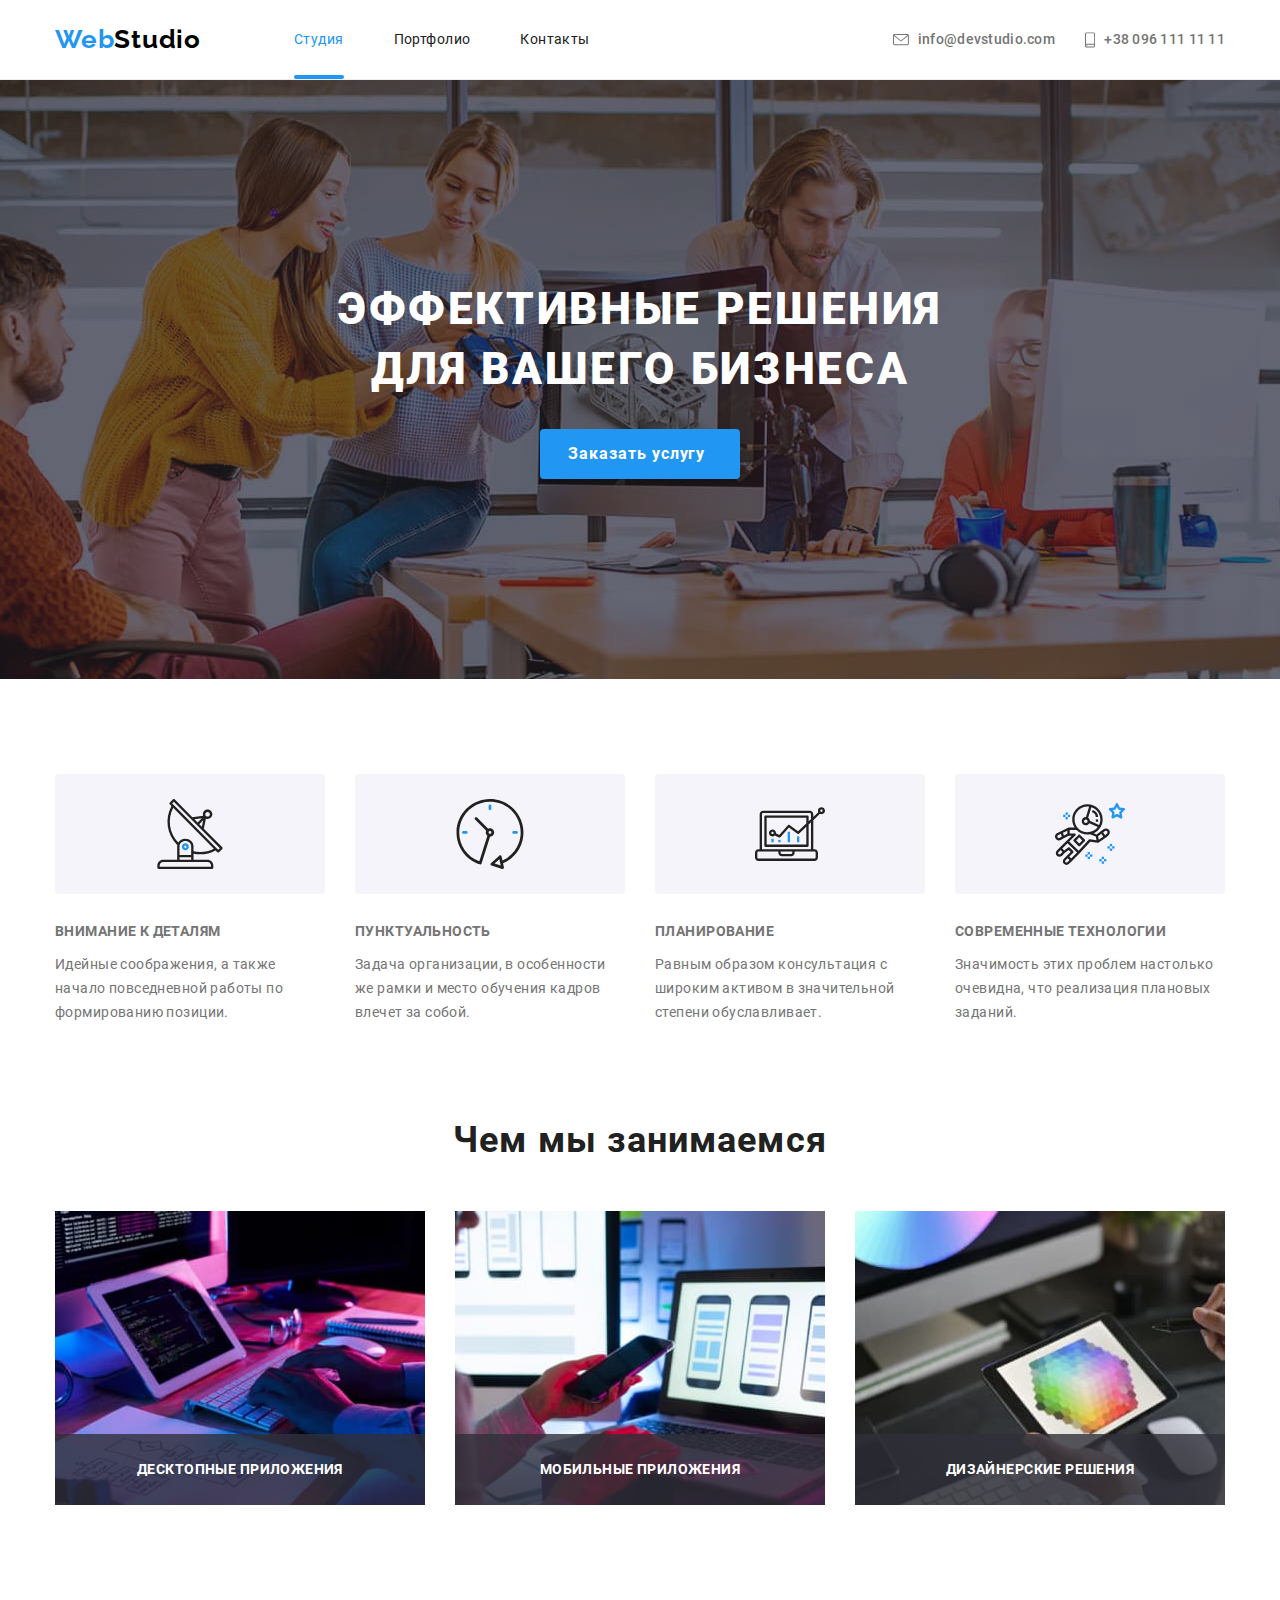
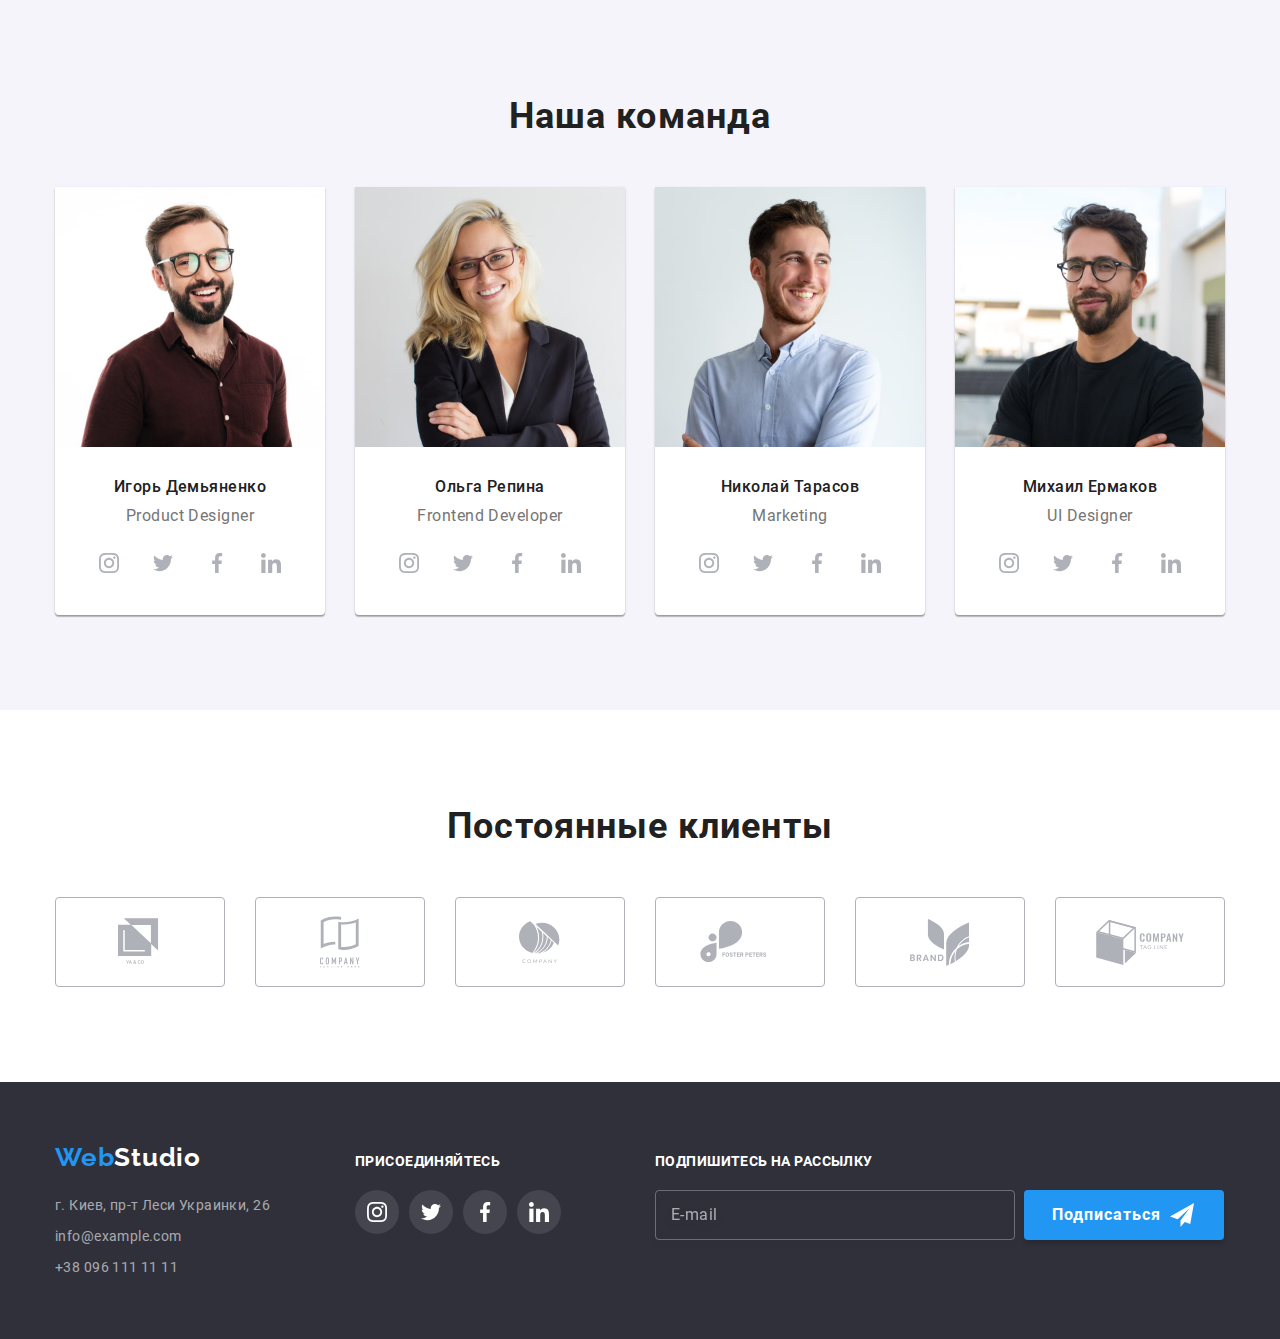
==== commit 6d35012b: "hw08" ====
--- a/index.html
+++ b/index.html
@@ -10,7 +10,7 @@
     <header class="header">
       <div class="container mobile-menu">
         <nav class="navigation">
-          <a href="./" class="logo header-logo"
+          <a href="index.html" class="logo header-logo"
             >Web<span class="logo-black">Studio</span></a
           >
           <button
@@ -63,7 +63,7 @@
 
       <div class="container header-container">
         <nav class="flexbox align-items-center navigation">
-          <a href="./" class="logo header-logo">
+          <a href="index.html" class="logo header-logo">
             Web<span class="logo-black">Studio</span>
           </a>
           <ul class="header-menu">
@@ -154,33 +154,57 @@
       <section class="section examples">
         <div class="container">
           <h2 class="section-title">Чем мы занимаемся</h2>
-          <ul class="list flexbox examples-list">
-            <li class="four-columns examples-item">
-              <img
-                src="./images/main/examples/examples-1.jpg"
-                alt="Десктопные приложения"
-                width="370"
-              />
+          <ul class="examples-list">
+            <li class="examples-item">
+              <picture>
+                <source
+                  srcset="
+                    ./images/main/desktop/examples1.jpg    1x,
+                    ./images/main/desktop/examples1@2x.jpg 2x
+                  "
+                  media="(min-width: 1200px)"
+                />
+                <img
+                  src="./images/main/desktop/examples1.jpg"
+                  alt="Десктопные приложения"
+                />
+              </picture>
               <div class="examples-description">
                 <h3 class="item-title">Десктопные приложения</h3>
               </div>
             </li>
-            <li class="four-columns examples-item">
-              <img
-                src="./images/main/examples/examples-2.jpg"
-                alt="Мобильные приложения"
-                width="370"
-              />
+            <li class="examples-item">
+              <picture>
+                <source
+                  srcset="
+                    ./images/main/desktop/examples2.jpg    1x,
+                    ./images/main/desktop/examples2@2x.jpg 2x
+                  "
+                  media="(min-width: 1200px)"
+                />
+                <img
+                  src="./images/main/desktop/examples2.jpg"
+                  alt="Мобильные приложения"
+                />
+              </picture>
               <div class="examples-description">
                 <h3 class="item-title">Мобильные приложения</h3>
               </div>
             </li>
-            <li class="four-columns examples-item">
-              <img
-                src="./images/main/examples/examples-3.jpg"
-                alt="Дизайнерские решения"
-                width="370"
-              />
+            <li class="examples-item">
+              <picture>
+                <source
+                  srcset="
+                    ./images/main/desktop/examples3.jpg    1x,
+                    ./images/main/desktop/examples3@2x.jpg 2x
+                  "
+                  media="(min-width: 1200px)"
+                />
+                <img
+                  src="./images/main/desktop/examples3.jpg"
+                  alt="Дизайнерские решения"
+                />
+              </picture>
               <div class="examples-description">
                 <h3 class="item-title">Дизайнерские решения</h3>
               </div>
@@ -638,7 +662,7 @@
     <footer class="footer">
       <div class="container footer-list">
         <div class="footer-info">
-          <a href="./" class="logo footer-logo">
+          <a href="index.html" class="logo footer-logo">
             Web<span class="logo-white">Studio</span>
           </a>
           <address>
--- a/css/main.min.css
+++ b/css/main.min.css
@@ -1,2 +1,2 @@
-@font-face{font-family:"Raleway";font-style:normal;font-weight:700;src:url("../fonts/raleway/raleway-v17-latin_cyrillic-700.woff2") format("woff2"),url("../fonts/raleway/raleway-v17-latin_cyrillic-700.woff") format("woff")}@font-face{font-family:"Roboto";font-style:normal;font-weight:400;src:url("../fonts/roboto/roboto-v20-latin_cyrillic-regular.woff2") format("woff2"),url("../fonts/roboto/roboto-v20-latin_cyrillic-regular.woff") format("woff")}@font-face{font-family:"Roboto";font-style:normal;font-weight:500;src:url("../fonts/roboto/roboto-v20-latin_cyrillic-500.woff2") format("woff2"),url("../fonts/roboto/roboto-v20-latin_cyrillic-500.woff") format("woff")}@font-face{font-family:"Roboto";font-style:normal;font-weight:700;src:url("../fonts/roboto/roboto-v20-latin_cyrillic-700.woff2") format("woff2"),url("../fonts/roboto/roboto-v20-latin_cyrillic-700.woff") format("woff")}@font-face{font-family:"Roboto";font-style:normal;font-weight:900;src:url("../fonts/roboto/roboto-v20-latin_cyrillic-900.woff2") format("woff2"),url("../fonts/roboto/roboto-v20-latin_cyrillic-900.woff") format("woff")}/*! normalize.css v8.0.1 | MIT License | github.com/necolas/normalize.css */html{line-height:1.15;-webkit-text-size-adjust:100%}body{margin:0}main{display:block}h1{font-size:2em;margin:0.67em 0}hr{-webkit-box-sizing:content-box;box-sizing:content-box;height:0;overflow:visible}pre{font-family:monospace, monospace;font-size:1em}a{background-color:transparent}abbr[title]{border-bottom:none;text-decoration:underline;-webkit-text-decoration:underline dotted;text-decoration:underline dotted}b,strong{font-weight:bolder}code,kbd,samp{font-family:monospace, monospace;font-size:1em}small{font-size:80%}sub,sup{font-size:75%;line-height:0;position:relative;vertical-align:baseline}sub{bottom:-0.25em}sup{top:-0.5em}img{border-style:none}button,input,optgroup,select,textarea{font-family:inherit;font-size:100%;line-height:1.15;margin:0}button,input{overflow:visible}button,select{text-transform:none}button,[type="button"],[type="reset"],[type="submit"]{-webkit-appearance:button}button::-moz-focus-inner,[type="button"]::-moz-focus-inner,[type="reset"]::-moz-focus-inner,[type="submit"]::-moz-focus-inner{border-style:none;padding:0}button:-moz-focusring,[type="button"]:-moz-focusring,[type="reset"]:-moz-focusring,[type="submit"]:-moz-focusring{outline:1px dotted ButtonText}fieldset{padding:0.35em 0.75em 0.625em}legend{-webkit-box-sizing:border-box;box-sizing:border-box;color:inherit;display:table;max-width:100%;padding:0;white-space:normal}progress{vertical-align:baseline}textarea{overflow:auto}[type="checkbox"],[type="radio"]{-webkit-box-sizing:border-box;box-sizing:border-box;padding:0}[type="number"]::-webkit-inner-spin-button,[type="number"]::-webkit-outer-spin-button{height:auto}[type="search"]{-webkit-appearance:textfield;outline-offset:-2px}[type="search"]::-webkit-search-decoration{-webkit-appearance:none}::-webkit-file-upload-button{-webkit-appearance:button;font:inherit}details{display:block}summary{display:list-item}template{display:none}[hidden]{display:none}*,*::before,*::after{-webkit-box-sizing:border-box;box-sizing:border-box}h1,h2,h3,h4,p{margin:0;padding:0}img{display:block;width:100%;height:auto}a{display:inline-block;text-decoration:none;color:inherit;outline-color:#2196F3}button{background-color:transparent;border:none;outline:none}ul{list-style:none;margin:0;padding:0}input:focus,textarea:focus{outline:transparent}body{font-family:"Roboto",sans-serif;font-style:normal;font-weight:400;font-size:14px;line-height:1.7142857;letter-spacing:0.03em;color:#757575;background-color:#fff}.container{width:100%;padding-left:15px;padding-right:15px;margin-left:auto;margin-right:auto}@media all and (min-width: 480px){.container{width:480px}}@media all and (min-width: 768px){.container{width:768px}}.section{padding-top:60px;padding-bottom:60px}.visually-hidden{position:absolute;white-space:nowrap;width:1px;height:1px;overflow:hidden;border:0;padding:0;clip:rect(0, 0, 0, 0);-webkit-clip-path:inset(50% 50% 50% 50%);clip-path:inset(50% 50% 50% 50%);margin:-1px}.main-title{font-size:26px;line-height:1.615;font-weight:900;letter-spacing:0.06em;text-align:center;text-transform:uppercase;color:#fff}.section-title{font-size:28px;line-height:1.178;letter-spacing:0.03em;text-align:center;color:#212121;margin-bottom:32px}.item-title{font-size:14px;line-height:1.14;text-transform:uppercase;margin-bottom:12px}.contact-link:hover,.contact-link:focus{color:#2196F3}.flexbox{display:-webkit-box;display:-ms-flexbox;display:flex}.justify-content-space-between{-webkit-box-pack:justify;-ms-flex-pack:justify;justify-content:space-between}.justify-content-center{-webkit-box-pack:center;-ms-flex-pack:center;justify-content:center}.align-items-center{-webkit-box-align:center;-ms-flex-align:center;align-items:center}.align-items-baseline{-webkit-box-align:baseline;-ms-flex-align:baseline;align-items:baseline}.flex-wrap-wrap{-ms-flex-wrap:wrap;flex-wrap:wrap}.two-columns{width:calc((100% - 30px * 5) / 6)}.three-columns{width:calc((100% - 30px * 3) / 4)}.four-columns{width:calc((100% - 30px * 2) / 3)}.six-columns{width:calc((100% - 30px) / 2)}.btn{display:-webkit-inline-box;display:-ms-inline-flexbox;display:inline-flex;-webkit-box-align:center;-ms-flex-align:center;align-items:center;border-radius:4px;min-width:200px;font-size:16px;line-height:1.875;font-weight:700;letter-spacing:0.06em;color:#fff;-webkit-transition:all 250ms cubic-bezier(0.4, 0, 0.2, 1);transition:all 250ms cubic-bezier(0.4, 0, 0.2, 1)}.primary-btn{padding:10px 28px;background:#2196F3;-webkit-box-shadow:0px 4px 4px rgba(0,0,0,0.15);box-shadow:0px 4px 4px rgba(0,0,0,0.15)}.primary-btn:hover,.primary-btn:focus{color:#2196F3;background:#fff}.select-button{font-size:16px;line-height:1.625;font-weight:500;letter-spacing:0.03em;background:#F5F4FA;border-radius:4px;padding:6px 22px}.select-button:hover,.select-button:focus{color:#fff;background:#2196F3;-webkit-box-shadow:0px 4px 4px rgba(0,0,0,0.15);box-shadow:0px 4px 4px rgba(0,0,0,0.15)}.logo{font-family:"Raleway",sans-serif;font-size:24px;line-height:1.166;font-weight:700;font-style:normal;letter-spacing:0.03em;color:#2196F3}.logo-black{color:#000000}.logo-white{color:#fff}.social-link-item:not(:last-child){margin-right:10px}.social-link-link{display:-webkit-inline-box;display:-ms-inline-flexbox;display:inline-flex;-webkit-box-pack:center;-ms-flex-pack:center;justify-content:center;-webkit-box-align:center;-ms-flex-align:center;align-items:center;width:44px;height:44px;border-radius:50%;background-color:#fff;-webkit-transition:background-color 250ms cubic-bezier(0.4, 0, 0.2, 1);transition:background-color 250ms cubic-bezier(0.4, 0, 0.2, 1)}.social-link-link svg{fill:#afb1b8;-webkit-transition:fill 250ms cubic-bezier(0.4, 0, 0.2, 1);transition:fill 250ms cubic-bezier(0.4, 0, 0.2, 1)}.social-link-link.footer-link{background-color:rgba(255,255,255,0.1)}.social-link-link.footer-link svg{fill:#fff}.social-link-link:hover,.social-link-link:focus{background-color:#2196F3}.social-link-link:hover svg,.social-link-link:focus svg{fill:#fff}.backdrop{position:fixed;top:0;right:0;bottom:0;left:0;pointer-events:all;visibility:visible;opacity:1;z-index:100;background:rgba(0,0,0,0.2);-webkit-transition:opacity,visibility 250ms,250ms cubic-bezier(0.4, 0, 0.2, 1);transition:opacity,visibility 250ms,250ms cubic-bezier(0.4, 0, 0.2, 1)}.backdrop.is-hidden{pointer-events:none;visibility:hidden;opacity:0}@media screen and (max-width: 767px){.backdrop{overflow-y:scroll}}.modal{position:absolute;top:50%;left:50%;-webkit-transform:translate(-50%, -50%);transform:translate(-50%, -50%);width:calc(100% - 30px);max-width:528px;padding:40px;background:#fff;-webkit-box-shadow:0px 1px 3px rgba(0,0,0,0.12),0px 1px 1px rgba(0,0,0,0.14),0px 2px 1px rgba(0,0,0,0.2);box-shadow:0px 1px 3px rgba(0,0,0,0.12),0px 1px 1px rgba(0,0,0,0.14),0px 2px 1px rgba(0,0,0,0.2);border-radius:4px}@media screen and (min-width: 768px){.modal{max-width:450px}}.modal .btn-close{position:absolute;top:8px;right:8px;display:-webkit-box;display:-ms-flexbox;display:flex;-webkit-box-pack:center;-ms-flex-pack:center;justify-content:center;-webkit-box-align:center;-ms-flex-align:center;align-items:center;width:30px;height:30px;background:#fff;border:1px solid rgba(0,0,0,0.1);border-radius:50%}.request-title{font-size:20px;line-height:1.5;font-weight:700;letter-spacing:0.03em;text-align:center;color:#212121;margin-bottom:9px}.request-field{position:relative;margin-bottom:7px}.request-field.message{margin-bottom:7px}.request-field-icon{position:absolute;left:12px;bottom:10px}.request-field-label{display:block;font-size:12px;line-height:1.555555556;letter-spacing:0.01em;margin-bottom:3px;color:#757575}.request-field-input,.request-field-textarea{font-size:16px;line-height:1.25;border:1px solid rgba(33,33,33,0.2);border-radius:4px;width:100%}.request-field-input{padding:9px 9px 9px 40px}.request-field-textarea{resize:none;padding:9px 12px}.request-field:focus-within .request-field-icon,.request-field-input:valid+.request-field-icon{fill:#2196F3}.request-field-input:valid,.request-field-textarea:focus:valid,.request-field-input:focus,.request-field-textarea:focus{border-color:#2196F3}.request-field.agreement span{font-size:12px;line-height:1.1667;letter-spacing:0.03em}.request-field.agreement input[type="checkbox"]{display:none}.request .agreement-check{display:-webkit-inline-box;display:-ms-inline-flexbox;display:inline-flex;-webkit-box-pack:center;-ms-flex-pack:center;justify-content:center;-webkit-box-align:center;-ms-flex-align:center;align-items:center;width:16px;height:15px;margin-right:2px;border-radius:2px;border:1px solid #212121;background:#fff;-webkit-transition:all 250ms cubic-bezier(0.4, 0, 0.2, 1);transition:all 250ms cubic-bezier(0.4, 0, 0.2, 1)}.request input:checked+.agreement-check{border-color:#2196F3;background:#2196F3}.request .agreement-link{color:#2196F3;text-decoration:underline}.request-btn{display:block;margin:26px auto 0;padding:10px 55px}.header{position:relative;padding:15px 0;border-bottom:1px solid #ececec}@media screen and (min-width: 768px){.header{padding:20px 0}}.header-container{display:-webkit-box;display:-ms-flexbox;display:flex}@media screen and (max-width: 767px){.header-container{display:none}}@media screen and (min-width: 768px){.header-menu{display:-webkit-box;display:-ms-flexbox;display:flex;margin-left:88px}}@media screen and (min-width: 768px){.header-menu-item:not(:last-child){margin-right:50px}}.header-menu-link{position:relative;color:#212121;-webkit-transition:color 250ms cubic-bezier(0.4, 0, 0.2, 1);transition:color 250ms cubic-bezier(0.4, 0, 0.2, 1)}.header-menu-link::after{content:"";display:block;width:100%;height:4px;bottom:-10px;border-radius:2px;background-color:transparent;-webkit-transition:all 250ms cubic-bezier(0.4, 0, 0.2, 1);transition:all 250ms cubic-bezier(0.4, 0, 0.2, 1)}@media screen and (min-width: 768px){.header-menu-link::after{position:absolute}}.header-menu-link.active,.header-menu-link:hover,.header-menu-link:focus{color:#2196F3}.header-menu-link.active::after,.header-menu-link.active::after,.header-menu-link.active::after,.header-menu-link:hover::after,.header-menu-link:hover::after,.header-menu-link:hover::after,.header-menu-link:focus::after,.header-menu-link:focus::after,.header-menu-link:focus::after{margin-top:8px;bottom:-12px;background-color:#2196F3}@media screen and (min-width: 768px){.header-menu-link.active::after,.header-menu-link.active::after,.header-menu-link.active::after,.header-menu-link:hover::after,.header-menu-link:hover::after,.header-menu-link:hover::after,.header-menu-link:focus::after,.header-menu-link:focus::after,.header-menu-link:focus::after{margin-top:0;bottom:-29px}}.header-contact-list{font-size:12px;line-height:14px;font-weight:500;letter-spacing:0.02em;margin-left:auto}.header-contact-item:not(:last-child){margin-bottom:15px}@media screen and (min-width: 768px){.header-contact-item:not(:last-child){margin-bottom:10px}}.header-contact-link{-webkit-transition:color 250ms cubic-bezier(0.4, 0, 0.2, 1);transition:color 250ms cubic-bezier(0.4, 0, 0.2, 1)}.header-contact-link svg{display:inline-block;vertical-align:middle;margin-right:6px;fill:currentColor}.mobile-menu{font-size:18px;line-height:1.16667;font-weight:500;letter-spacing:0.02em}@media screen and (min-width: 768px){.mobile-menu{display:none}}.mobile-menu .mobile-menu-container{position:absolute;top:100%;left:0;width:100%;pointer-events:none;visibility:hidden;opacity:0;background-color:#fff;padding:60px;text-align:center;z-index:1;border-top:1px solid #ececec;-webkit-transition:opacity,visibility 250ms,250ms cubic-bezier(0.4, 0, 0.2, 1);transition:opacity,visibility 250ms,250ms cubic-bezier(0.4, 0, 0.2, 1)}.mobile-menu .mobile-menu-container.is-open{pointer-events:all;visibility:visible;opacity:1}.mobile-menu .navigation{display:-webkit-box;display:-ms-flexbox;display:flex}.mobile-menu .menu-button{display:-webkit-box;display:-ms-flexbox;display:flex;-webkit-box-align:center;-ms-flex-align:center;align-items:center;-webkit-box-pack:center;-ms-flex-pack:center;justify-content:center;width:34px;height:16px;margin-left:auto;padding:0;border:none;background-color:transparent}.mobile-menu .menu-button.is-open .bar{background:rgba(255,255,255,0)}.mobile-menu .menu-button.is-open .bar:after{top:0;-webkit-transform:rotate(45deg);transform:rotate(45deg);-webkit-transition:top 300ms cubic-bezier(0.23, 1, 0.32, 1),-webkit-transform 300ms 300ms cubic-bezier(0.23, 1, 0.32, 1);transition:top 300ms cubic-bezier(0.23, 1, 0.32, 1),-webkit-transform 300ms 300ms cubic-bezier(0.23, 1, 0.32, 1);transition:top 300ms cubic-bezier(0.23, 1, 0.32, 1),transform 300ms 300ms cubic-bezier(0.23, 1, 0.32, 1);transition:top 300ms cubic-bezier(0.23, 1, 0.32, 1),transform 300ms 300ms cubic-bezier(0.23, 1, 0.32, 1),-webkit-transform 300ms 300ms cubic-bezier(0.23, 1, 0.32, 1)}.mobile-menu .menu-button.is-open .bar:before{bottom:0;-webkit-transform:rotate(-45deg);transform:rotate(-45deg);-webkit-transition:bottom 300ms cubic-bezier(0.23, 1, 0.32, 1),-webkit-transform 300ms 300ms cubic-bezier(0.23, 1, 0.32, 1);transition:bottom 300ms cubic-bezier(0.23, 1, 0.32, 1),-webkit-transform 300ms 300ms cubic-bezier(0.23, 1, 0.32, 1);transition:bottom 300ms cubic-bezier(0.23, 1, 0.32, 1),transform 300ms 300ms cubic-bezier(0.23, 1, 0.32, 1);transition:bottom 300ms cubic-bezier(0.23, 1, 0.32, 1),transform 300ms 300ms cubic-bezier(0.23, 1, 0.32, 1),-webkit-transform 300ms 300ms cubic-bezier(0.23, 1, 0.32, 1)}.mobile-menu .bar,.mobile-menu .bar:after,.mobile-menu .bar:before{width:24px;height:2.65px}.mobile-menu .bar{display:block;position:relative;-webkit-transform:translateY(7px);transform:translateY(7px);background:#212121;-webkit-transition:all 0ms 300ms;transition:all 0ms 300ms}.mobile-menu .bar:before{content:"";position:absolute;left:0;bottom:7px;background:#212121;-webkit-transition:bottom 300ms 300ms cubic-bezier(0.23, 1, 0.32, 1),-webkit-transform 300ms cubic-bezier(0.23, 1, 0.32, 1);transition:bottom 300ms 300ms cubic-bezier(0.23, 1, 0.32, 1),-webkit-transform 300ms cubic-bezier(0.23, 1, 0.32, 1);transition:bottom 300ms 300ms cubic-bezier(0.23, 1, 0.32, 1),transform 300ms cubic-bezier(0.23, 1, 0.32, 1);transition:bottom 300ms 300ms cubic-bezier(0.23, 1, 0.32, 1),transform 300ms cubic-bezier(0.23, 1, 0.32, 1),-webkit-transform 300ms cubic-bezier(0.23, 1, 0.32, 1)}.mobile-menu .bar:after{content:"";position:absolute;left:0;top:7px;background:#212121;-webkit-transition:top 300ms 300ms cubic-bezier(0.23, 1, 0.32, 1),-webkit-transform 300ms cubic-bezier(0.23, 1, 0.32, 1);transition:top 300ms 300ms cubic-bezier(0.23, 1, 0.32, 1),-webkit-transform 300ms cubic-bezier(0.23, 1, 0.32, 1);transition:top 300ms 300ms cubic-bezier(0.23, 1, 0.32, 1),transform 300ms cubic-bezier(0.23, 1, 0.32, 1);transition:top 300ms 300ms cubic-bezier(0.23, 1, 0.32, 1),transform 300ms cubic-bezier(0.23, 1, 0.32, 1),-webkit-transform 300ms cubic-bezier(0.23, 1, 0.32, 1)}.mobile-menu .header-menu{margin-bottom:57px}.mobile-menu .header-menu-item:not(:last-child){margin-bottom:40px}.hero{text-align:center;background-size:cover;background-position:center}@media screen and (max-width: 767px){.hero{padding:120px 0;background-image:-webkit-gradient(linear, left top, right top, from(rgba(47,48,58,0.4)), to(rgba(47,48,58,0.4))),url("../images/main/mobile/hero-bg.jpg");background-image:linear-gradient(to right, rgba(47,48,58,0.4), rgba(47,48,58,0.4)),url("../images/main/mobile/hero-bg.jpg");background-size:cover;background-position:center}}@media screen and (max-width: 767px) and (min-device-pixel-ratio: 2), screen and (max-width: 767px) and (-webkit-min-device-pixel-ratio: 2), screen and (max-width: 767px) and (min-resolution: 192dpi), screen and (max-width: 767px) and (min-resolution: 2dppx){.hero{background-image:-webkit-gradient(linear, left top, right top, from(rgba(47,48,58,0.4)), to(rgba(47,48,58,0.4))),url("../images/main/mobile/hero-bg@2x.jpg");background-image:linear-gradient(to right, rgba(47,48,58,0.4), rgba(47,48,58,0.4)),url("../images/main/mobile/hero-bg@2x.jpg")}}@media screen and (min-width: 768px) and (max-width: 1199px){.hero{padding:120px 0;background-image:-webkit-gradient(linear, left top, right top, from(rgba(47,48,58,0.4)), to(rgba(47,48,58,0.4))),url("../images/main/tablet/hero-bg.jpg");background-image:linear-gradient(to right, rgba(47,48,58,0.4), rgba(47,48,58,0.4)),url("../images/main/tablet/hero-bg.jpg");background-size:cover;background-position:center}}@media screen and (min-width: 768px) and (max-width: 1199px) and (min-device-pixel-ratio: 2), screen and (min-width: 768px) and (max-width: 1199px) and (-webkit-min-device-pixel-ratio: 2), screen and (min-width: 768px) and (max-width: 1199px) and (min-resolution: 192dpi), screen and (min-width: 768px) and (max-width: 1199px) and (min-resolution: 2dppx){.hero{background-image:-webkit-gradient(linear, left top, right top, from(rgba(47,48,58,0.4)), to(rgba(47,48,58,0.4))),url("../images/main/tablet/hero-bg@2x.jpg");background-image:linear-gradient(to right, rgba(47,48,58,0.4), rgba(47,48,58,0.4)),url("../images/main/tablet/hero-bg@2x.jpg")}}@media screen and (min-width: 1200px){.hero{padding:200px 0;background-image:-webkit-gradient(linear, left top, right top, from(rgba(47,48,58,0.4)), to(rgba(47,48,58,0.4))),url("../images/main/desktop/hero-bg.jpg");background-image:linear-gradient(to right, rgba(47,48,58,0.4), rgba(47,48,58,0.4)),url("../images/main/desktop/hero-bg.jpg");background-size:cover;background-position:center}}@media screen and (min-width: 1200px) and (min-device-pixel-ratio: 2), screen and (min-width: 1200px) and (-webkit-min-device-pixel-ratio: 2), screen and (min-width: 1200px) and (min-resolution: 192dpi), screen and (min-width: 1200px) and (min-resolution: 2dppx){.hero{background-image:-webkit-gradient(linear, left top, right top, from(rgba(47,48,58,0.4)), to(rgba(47,48,58,0.4))),url("../images/main/desktop/hero-bg@2x.jpg");background-image:linear-gradient(to right, rgba(47,48,58,0.4), rgba(47,48,58,0.4)),url("../images/main/desktop/hero-bg@2x.jpg")}}.hero-title{margin-bottom:30px}.feature{padding-top:60px;padding-bottom:60px}@media screen and (min-width: 768px){.feature-list{display:-webkit-box;display:-ms-flexbox;display:flex;-ms-flex-wrap:wrap;flex-wrap:wrap}}@media screen and (max-width: 767px){.feature-item:not(:last-child){margin-bottom:30px}}@media screen and (min-width: 768px){.feature-item{width:calc((100% - 30px) / 2)}.feature-item:not(:nth-child(2n)){margin-right:30px}.feature-item:not(:nth-last-child(-n+2)){margin-bottom:32px}}.feature-item::before{content:"";display:block;width:100%;height:120px;background-color:#F5F4FA;border-radius:4px;margin-bottom:30px;background-repeat:no-repeat;background-position:center}@media screen and (max-width: 767px){.feature-item .item-title{text-align:center}}.feature-attention::before{background-image:url(../images/icon/feature-antenna.svg)}.feature-punctuality::before{background-image:url(../images/icon/feature-clock.svg)}.feature-planning::before{background-image:url(../images/icon/feature-diagram.svg)}.feature-technology::before{background-image:url(../images/icon/feature-astronaut.svg)}@media screen and (max-width: 1200px){.examples{display:none}}.examples-item{position:relative}.examples-item:not(:nth-child(3n)){margin-right:30px}.examples-description{position:absolute;bottom:0;left:0;right:0;padding:28px 0 27px;text-align:center;background-color:rgba(47,48,58,0.8)}.examples-description h3{margin-bottom:0;color:#fff}.team{background-color:#f5f4fa}@media screen and (min-width: 768px){.team-list{display:-webkit-box;display:-ms-flexbox;display:flex;-ms-flex-wrap:wrap;flex-wrap:wrap}}.team-item{background:#ffffff;-webkit-box-shadow:0px 1px 3px rgba(0,0,0,0.12),0px 1px 1px rgba(0,0,0,0.14),0px 2px 1px rgba(0,0,0,0.2);box-shadow:0px 1px 3px rgba(0,0,0,0.12),0px 1px 1px rgba(0,0,0,0.14),0px 2px 1px rgba(0,0,0,0.2);border-radius:0px 0px 4px 4px}@media screen and (min-width: 768px){.team-item{width:calc((100% - 30px) / 2)}.team-item:not(:nth-child(2n)){margin-right:30px}.team-item:not(:nth-last-child(-n+2)){margin-bottom:32px}}@media screen and (max-width: 767px){.team-item:not(:last-child){margin-bottom:30px}}.team-item .description{padding-top:30px;padding-bottom:24px;text-align:center}.team-item .description>*{font-size:16px;line-height:1.1875;letter-spacing:0.03em}.team-item .team-name{font-weight:500;color:#212121;margin-bottom:10px}.team-item .team-position{margin-bottom:16px}.clients-list{display:-webkit-box;display:-ms-flexbox;display:flex;-ms-flex-wrap:wrap;flex-wrap:wrap}@media screen and (max-width: 767px){.clients-item{width:calc((100% - 30px) / 2)}.clients-item:not(:nth-last-child(-n+2)){margin-bottom:30px}.clients-item:not(:nth-child(2n)){margin-right:30px}}@media screen and (min-width: 768px){.clients-item{width:calc((100% - 30px * 2) / 3)}.clients-item:not(:nth-last-child(-n+3)){margin-bottom:30px}.clients-item:not(:nth-child(3n)){margin-right:30px}}.clients-link{display:-webkit-inline-box;display:-ms-inline-flexbox;display:inline-flex;-webkit-box-pack:center;-ms-flex-pack:center;justify-content:center;-webkit-box-align:center;-ms-flex-align:center;align-items:center;width:100%;height:90px;border:1px solid #afb1b8;border-radius:4px;-webkit-transition-property:border-color 250ms cubic-bezier(0.4, 0, 0.2, 1);transition-property:border-color 250ms cubic-bezier(0.4, 0, 0.2, 1)}.clients-link svg{fill:#afb1b8;-webkit-transition-property:fill 250ms cubic-bezier(0.4, 0, 0.2, 1);transition-property:fill 250ms cubic-bezier(0.4, 0, 0.2, 1)}.clients-link:hover,.clients-link:focus{border-color:#2196F3}.clients-link:hover svg,.clients-link:hover svg,.clients-link:focus svg,.clients-link:focus svg{fill:#2196F3}.footer{padding-top:60px;padding-bottom:60px;color:#fff;background:#2f303a}.footer-list{-webkit-box-align:baseline;-ms-flex-align:baseline;align-items:baseline;text-align:center}@media screen and (min-width: 768px){.footer-list{display:-webkit-box;display:-ms-flexbox;display:flex;-ms-flex-wrap:wrap;flex-wrap:wrap;-webkit-box-pack:center;-ms-flex-pack:center;justify-content:center}.footer-list .footer-info,.footer-list .footer-join-in{width:calc((100% - 30px) / 2)}.footer-list .footer-subscribe{width:61%}}.footer-info{margin-bottom:56px}@media screen and (min-width: 768px){.footer-info{margin-right:30px}}.footer .logo{margin-bottom:20px}.footer-contact{font-style:normal}.footer-contact-item:not(:last-child){margin-bottom:7px}.footer-contact-link{color:rgba(255,255,255,0.6)}.footer .item-title{color:#fff}.footer-join-in{margin-bottom:62px}.footer-join-in .social-link-list{display:-webkit-box;display:-ms-flexbox;display:flex;-webkit-box-pack:center;-ms-flex-pack:center;justify-content:center}.footer-join-in .item-title,.footer-subscribe .item-title{margin-bottom:20px}.subscribe-email{width:100%;height:50px;background-color:transparent;border:1px solid rgba(255,255,255,0.3);-webkit-filter:drop-shadow(0px 4px 4px rgba(0,0,0,0.15));filter:drop-shadow(0px 4px 4px rgba(0,0,0,0.15));border-radius:4px;padding:0 15px;color:#fff;letter-spacing:0.03em;margin-bottom:20px}.subscribe-email:focus{border-color:#2196F3}.subscribe-email::-webkit-input-placeholder{font-size:16px;line-height:1.25;color:rgba(255,255,255,0.6)}.subscribe-email:-ms-input-placeholder{font-size:16px;line-height:1.25;color:rgba(255,255,255,0.6)}.subscribe-email::-ms-input-placeholder{font-size:16px;line-height:1.25;color:rgba(255,255,255,0.6)}.subscribe-email::placeholder{font-size:16px;line-height:1.25;color:rgba(255,255,255,0.6)}.subscribe-button{display:-webkit-inline-box;display:-ms-inline-flexbox;display:inline-flex;-webkit-box-align:center;-ms-flex-align:center;align-items:center}.subscribe-button svg{fill:currentColor;margin-left:9px}
+@font-face{font-family:"Raleway";font-style:normal;font-weight:700;src:url("../fonts/raleway/raleway-v17-latin_cyrillic-700.woff2") format("woff2"),url("../fonts/raleway/raleway-v17-latin_cyrillic-700.woff") format("woff")}@font-face{font-family:"Roboto";font-style:normal;font-weight:400;src:url("../fonts/roboto/roboto-v20-latin_cyrillic-regular.woff2") format("woff2"),url("../fonts/roboto/roboto-v20-latin_cyrillic-regular.woff") format("woff")}@font-face{font-family:"Roboto";font-style:normal;font-weight:500;src:url("../fonts/roboto/roboto-v20-latin_cyrillic-500.woff2") format("woff2"),url("../fonts/roboto/roboto-v20-latin_cyrillic-500.woff") format("woff")}@font-face{font-family:"Roboto";font-style:normal;font-weight:700;src:url("../fonts/roboto/roboto-v20-latin_cyrillic-700.woff2") format("woff2"),url("../fonts/roboto/roboto-v20-latin_cyrillic-700.woff") format("woff")}@font-face{font-family:"Roboto";font-style:normal;font-weight:900;src:url("../fonts/roboto/roboto-v20-latin_cyrillic-900.woff2") format("woff2"),url("../fonts/roboto/roboto-v20-latin_cyrillic-900.woff") format("woff")}/*! normalize.css v8.0.1 | MIT License | github.com/necolas/normalize.css */html{line-height:1.15;-webkit-text-size-adjust:100%}body{margin:0}main{display:block}h1{font-size:2em;margin:0.67em 0}hr{-webkit-box-sizing:content-box;box-sizing:content-box;height:0;overflow:visible}pre{font-family:monospace, monospace;font-size:1em}a{background-color:transparent}abbr[title]{border-bottom:none;text-decoration:underline;-webkit-text-decoration:underline dotted;text-decoration:underline dotted}b,strong{font-weight:bolder}code,kbd,samp{font-family:monospace, monospace;font-size:1em}small{font-size:80%}sub,sup{font-size:75%;line-height:0;position:relative;vertical-align:baseline}sub{bottom:-0.25em}sup{top:-0.5em}img{border-style:none}button,input,optgroup,select,textarea{font-family:inherit;font-size:100%;line-height:1.15;margin:0}button,input{overflow:visible}button,select{text-transform:none}button,[type="button"],[type="reset"],[type="submit"]{-webkit-appearance:button}button::-moz-focus-inner,[type="button"]::-moz-focus-inner,[type="reset"]::-moz-focus-inner,[type="submit"]::-moz-focus-inner{border-style:none;padding:0}button:-moz-focusring,[type="button"]:-moz-focusring,[type="reset"]:-moz-focusring,[type="submit"]:-moz-focusring{outline:1px dotted ButtonText}fieldset{padding:0.35em 0.75em 0.625em}legend{-webkit-box-sizing:border-box;box-sizing:border-box;color:inherit;display:table;max-width:100%;padding:0;white-space:normal}progress{vertical-align:baseline}textarea{overflow:auto}[type="checkbox"],[type="radio"]{-webkit-box-sizing:border-box;box-sizing:border-box;padding:0}[type="number"]::-webkit-inner-spin-button,[type="number"]::-webkit-outer-spin-button{height:auto}[type="search"]{-webkit-appearance:textfield;outline-offset:-2px}[type="search"]::-webkit-search-decoration{-webkit-appearance:none}::-webkit-file-upload-button{-webkit-appearance:button;font:inherit}details{display:block}summary{display:list-item}template{display:none}[hidden]{display:none}*,*::before,*::after{-webkit-box-sizing:border-box;box-sizing:border-box}h1,h2,h3,h4,p{margin:0;padding:0}img{display:block;width:100%;height:auto}a{display:inline-block;text-decoration:none;color:inherit;outline-color:#2196F3}button{background-color:transparent;border:none;outline:none}ul{list-style:none;margin:0;padding:0}input:focus,textarea:focus{outline:transparent}body{font-family:"Roboto",sans-serif;font-style:normal;font-weight:400;font-size:14px;line-height:1.7142857;letter-spacing:0.03em;color:#757575;background-color:#fff}main{padding-top:56px}@media all and (min-width: 768px){main{padding-top:79px}}.container{width:100%;padding-left:15px;padding-right:15px;margin-left:auto;margin-right:auto}@media all and (min-width: 480px){.container{width:480px}}@media all and (min-width: 768px){.container{width:768px}}@media all and (min-width: 1200px){.container{width:1200px}}.section{padding-top:60px;padding-bottom:60px}@media all and (min-width: 1200px){.section{padding-top:95px;padding-bottom:95px}}.visually-hidden{position:absolute;white-space:nowrap;width:1px;height:1px;overflow:hidden;border:0;padding:0;clip:rect(0, 0, 0, 0);-webkit-clip-path:inset(50% 50% 50% 50%);clip-path:inset(50% 50% 50% 50%);margin:-1px}.main-title{font-size:26px;line-height:1.615;font-weight:900;letter-spacing:0.06em;text-align:center;text-transform:uppercase;color:#fff}@media screen and (min-width: 1200px){.main-title{font-size:44px;line-height:1.364}}.section-title{font-size:28px;line-height:1.178;letter-spacing:0.03em;text-align:center;color:#212121;margin-bottom:32px}@media screen and (min-width: 1200px){.section-title{font-size:36px;line-height:1.17;margin-bottom:50px}}.item-title{font-size:14px;line-height:1.14;text-transform:uppercase;margin-bottom:12px}.contact-link:hover,.contact-link:focus{color:#2196F3}.flexbox{display:-webkit-box;display:-ms-flexbox;display:flex}.justify-content-space-between{-webkit-box-pack:justify;-ms-flex-pack:justify;justify-content:space-between}.justify-content-center{-webkit-box-pack:center;-ms-flex-pack:center;justify-content:center}.align-items-center{-webkit-box-align:center;-ms-flex-align:center;align-items:center}.align-items-baseline{-webkit-box-align:baseline;-ms-flex-align:baseline;align-items:baseline}.flex-wrap-wrap{-ms-flex-wrap:wrap;flex-wrap:wrap}.two-columns{width:calc((100% - 30px * 5) / 6)}.three-columns{width:calc((100% - 30px * 3) / 4)}.four-columns{width:calc((100% - 30px * 2) / 3)}.six-columns{width:calc((100% - 30px) / 2)}.mobile-menu{font-size:18px;line-height:1.16667;font-weight:500;letter-spacing:0.02em}@media screen and (min-width: 768px){.mobile-menu{display:none}}.mobile-menu-container{position:absolute;top:100%;left:0;width:100%;pointer-events:none;visibility:hidden;opacity:0;background-color:#fff;padding:60px;text-align:center;z-index:1;border-top:1px solid #ececec;-webkit-transition:opacity,visibility 250ms,250ms cubic-bezier(0.4, 0, 0.2, 1);transition:opacity,visibility 250ms,250ms cubic-bezier(0.4, 0, 0.2, 1)}.mobile-menu-container.is-open{pointer-events:all;visibility:visible;opacity:1}.mobile-menu .navigation{display:-webkit-box;display:-ms-flexbox;display:flex}.mobile-menu .menu-button{display:-webkit-box;display:-ms-flexbox;display:flex;-webkit-box-align:center;-ms-flex-align:center;align-items:center;-webkit-box-pack:center;-ms-flex-pack:center;justify-content:center;width:34px;height:16px;margin-left:auto;padding:0;border:none;background-color:transparent}.mobile-menu .menu-button.is-open .bar{background:rgba(255,255,255,0)}.mobile-menu .menu-button.is-open .bar:after{top:0;-webkit-transform:rotate(45deg);transform:rotate(45deg);-webkit-transition:top 300ms cubic-bezier(0.23, 1, 0.32, 1),-webkit-transform 300ms 300ms cubic-bezier(0.23, 1, 0.32, 1);transition:top 300ms cubic-bezier(0.23, 1, 0.32, 1),-webkit-transform 300ms 300ms cubic-bezier(0.23, 1, 0.32, 1);transition:top 300ms cubic-bezier(0.23, 1, 0.32, 1),transform 300ms 300ms cubic-bezier(0.23, 1, 0.32, 1);transition:top 300ms cubic-bezier(0.23, 1, 0.32, 1),transform 300ms 300ms cubic-bezier(0.23, 1, 0.32, 1),-webkit-transform 300ms 300ms cubic-bezier(0.23, 1, 0.32, 1)}.mobile-menu .menu-button.is-open .bar:before{bottom:0;-webkit-transform:rotate(-45deg);transform:rotate(-45deg);-webkit-transition:bottom 300ms cubic-bezier(0.23, 1, 0.32, 1),-webkit-transform 300ms 300ms cubic-bezier(0.23, 1, 0.32, 1);transition:bottom 300ms cubic-bezier(0.23, 1, 0.32, 1),-webkit-transform 300ms 300ms cubic-bezier(0.23, 1, 0.32, 1);transition:bottom 300ms cubic-bezier(0.23, 1, 0.32, 1),transform 300ms 300ms cubic-bezier(0.23, 1, 0.32, 1);transition:bottom 300ms cubic-bezier(0.23, 1, 0.32, 1),transform 300ms 300ms cubic-bezier(0.23, 1, 0.32, 1),-webkit-transform 300ms 300ms cubic-bezier(0.23, 1, 0.32, 1)}.mobile-menu .bar,.mobile-menu .bar:after,.mobile-menu .bar:before{width:24px;height:2.65px}.mobile-menu .bar{display:block;position:relative;-webkit-transform:translateY(7px);transform:translateY(7px);background:#212121;-webkit-transition:all 0ms 300ms;transition:all 0ms 300ms}.mobile-menu .bar:before{content:"";position:absolute;left:0;bottom:7px;background:#212121;-webkit-transition:bottom 300ms 300ms cubic-bezier(0.23, 1, 0.32, 1),-webkit-transform 300ms cubic-bezier(0.23, 1, 0.32, 1);transition:bottom 300ms 300ms cubic-bezier(0.23, 1, 0.32, 1),-webkit-transform 300ms cubic-bezier(0.23, 1, 0.32, 1);transition:bottom 300ms 300ms cubic-bezier(0.23, 1, 0.32, 1),transform 300ms cubic-bezier(0.23, 1, 0.32, 1);transition:bottom 300ms 300ms cubic-bezier(0.23, 1, 0.32, 1),transform 300ms cubic-bezier(0.23, 1, 0.32, 1),-webkit-transform 300ms cubic-bezier(0.23, 1, 0.32, 1)}.mobile-menu .bar:after{content:"";position:absolute;left:0;top:7px;background:#212121;-webkit-transition:top 300ms 300ms cubic-bezier(0.23, 1, 0.32, 1),-webkit-transform 300ms cubic-bezier(0.23, 1, 0.32, 1);transition:top 300ms 300ms cubic-bezier(0.23, 1, 0.32, 1),-webkit-transform 300ms cubic-bezier(0.23, 1, 0.32, 1);transition:top 300ms 300ms cubic-bezier(0.23, 1, 0.32, 1),transform 300ms cubic-bezier(0.23, 1, 0.32, 1);transition:top 300ms 300ms cubic-bezier(0.23, 1, 0.32, 1),transform 300ms cubic-bezier(0.23, 1, 0.32, 1),-webkit-transform 300ms cubic-bezier(0.23, 1, 0.32, 1)}.mobile-menu .header-menu{margin-bottom:57px}.mobile-menu .header-menu-item:not(:last-child){margin-bottom:40px}.btn{display:-webkit-inline-box;display:-ms-inline-flexbox;display:inline-flex;-webkit-box-align:center;-ms-flex-align:center;align-items:center;border-radius:4px;min-width:200px;font-size:16px;line-height:1.875;font-weight:700;letter-spacing:0.06em;color:#fff;-webkit-transition:all 250ms cubic-bezier(0.4, 0, 0.2, 1);transition:all 250ms cubic-bezier(0.4, 0, 0.2, 1)}.primary-btn{padding:10px 28px;background:#2196F3;-webkit-box-shadow:0px 4px 4px rgba(0,0,0,0.15);box-shadow:0px 4px 4px rgba(0,0,0,0.15)}.primary-btn:hover,.primary-btn:focus{color:#2196F3;background:#fff}.select-button{font-size:16px;line-height:1.625;font-weight:500;letter-spacing:0.03em;background:#F5F4FA;border-radius:4px;padding:6px 22px}.select-button:hover,.select-button:focus{color:#fff;background:#2196F3;-webkit-box-shadow:0px 4px 4px rgba(0,0,0,0.15);box-shadow:0px 4px 4px rgba(0,0,0,0.15)}.logo{font-family:"Raleway",sans-serif;font-size:24px;line-height:1.166;font-weight:700;font-style:normal;letter-spacing:0.03em;color:#2196F3}@media screen and (min-width: 1200px){.logo{font-size:26px;line-height:1.19}}.logo-black{color:#000000}.logo-white{color:#fff}.social-link-item:not(:last-child){margin-right:10px}.social-link-link{display:-webkit-inline-box;display:-ms-inline-flexbox;display:inline-flex;-webkit-box-pack:center;-ms-flex-pack:center;justify-content:center;-webkit-box-align:center;-ms-flex-align:center;align-items:center;width:44px;height:44px;border-radius:50%;background-color:#fff;-webkit-transition:background-color 250ms cubic-bezier(0.4, 0, 0.2, 1);transition:background-color 250ms cubic-bezier(0.4, 0, 0.2, 1)}.social-link-link svg{fill:#afb1b8;-webkit-transition:fill 250ms cubic-bezier(0.4, 0, 0.2, 1);transition:fill 250ms cubic-bezier(0.4, 0, 0.2, 1)}.social-link-link.footer-link{background-color:rgba(255,255,255,0.1)}.social-link-link.footer-link svg{fill:#fff}.social-link-link:hover,.social-link-link:focus{background-color:#2196F3}.social-link-link:hover svg,.social-link-link:focus svg{fill:#fff}.backdrop{position:fixed;top:0;right:0;bottom:0;left:0;pointer-events:all;visibility:visible;opacity:1;z-index:100;background:rgba(0,0,0,0.2);-webkit-transition:opacity,visibility 250ms,250ms cubic-bezier(0.4, 0, 0.2, 1);transition:opacity,visibility 250ms,250ms cubic-bezier(0.4, 0, 0.2, 1)}.backdrop.is-hidden{pointer-events:none;visibility:hidden;opacity:0}@media screen and (max-width: 767px){.backdrop{overflow-y:scroll}}.modal{position:absolute;top:50%;left:50%;-webkit-transform:translate(-50%, -50%);transform:translate(-50%, -50%);width:calc(100% - 30px);max-width:528px;padding:40px;background:#fff;-webkit-box-shadow:0px 1px 3px rgba(0,0,0,0.12),0px 1px 1px rgba(0,0,0,0.14),0px 2px 1px rgba(0,0,0,0.2);box-shadow:0px 1px 3px rgba(0,0,0,0.12),0px 1px 1px rgba(0,0,0,0.14),0px 2px 1px rgba(0,0,0,0.2);border-radius:4px}@media screen and (min-width: 768px){.modal{max-width:450px}}@media screen and (min-width: 1200px){.modal{max-width:528px}}.modal .btn-close{position:absolute;top:8px;right:8px;display:-webkit-box;display:-ms-flexbox;display:flex;-webkit-box-pack:center;-ms-flex-pack:center;justify-content:center;-webkit-box-align:center;-ms-flex-align:center;align-items:center;width:30px;height:30px;background:#fff;border:1px solid rgba(0,0,0,0.1);border-radius:50%}.request-title{font-size:20px;line-height:1.5;font-weight:700;letter-spacing:0.03em;text-align:center;color:#212121;margin-bottom:9px}.request-field{position:relative;margin-bottom:7px}.request-field.message{margin-bottom:7px}.request-field-icon{position:absolute;left:12px;bottom:10px}.request-field-label{display:block;font-size:12px;line-height:1.555555556;letter-spacing:0.01em;margin-bottom:3px;color:#757575}.request-field-input,.request-field-textarea{font-size:16px;line-height:1.25;border:1px solid rgba(33,33,33,0.2);border-radius:4px;width:100%}.request-field-input{padding:9px 9px 9px 40px}.request-field-textarea{resize:none;padding:9px 12px}.request-field:focus-within .request-field-icon,.request-field-input:valid+.request-field-icon{fill:#2196F3}.request-field-input:valid,.request-field-textarea:focus:valid,.request-field-input:focus,.request-field-textarea:focus{border-color:#2196F3}.request-field.agreement span{font-size:12px;line-height:1.1667;letter-spacing:0.03em}@media screen and (min-width: 1200px){.request-field.agreement span{font-size:14px;line-height:1.7143}}.request-field.agreement input[type="checkbox"]{display:none}.request .agreement-check{display:-webkit-inline-box;display:-ms-inline-flexbox;display:inline-flex;-webkit-box-pack:center;-ms-flex-pack:center;justify-content:center;-webkit-box-align:center;-ms-flex-align:center;align-items:center;width:16px;height:15px;margin-right:2px;border-radius:2px;border:1px solid #212121;background:#fff;-webkit-transition:all 250ms cubic-bezier(0.4, 0, 0.2, 1);transition:all 250ms cubic-bezier(0.4, 0, 0.2, 1)}@media screen and (max-width: 1200px){.request .agreement-check{margin-right:4px}}.request input:checked+.agreement-check{border-color:#2196F3;background:#2196F3}.request .agreement-link{color:#2196F3;text-decoration:underline}.request-btn{display:block;margin:26px auto 0;padding:10px 55px}.header{position:fixed;z-index:1;width:100%;background-color:#fff;padding:15px 0;border-bottom:1px solid #ececec}@media screen and (min-width: 768px){.header{padding:20px 0}}@media screen and (min-width: 1200px){.header{padding:24px 0}}.header-container{display:-webkit-box;display:-ms-flexbox;display:flex}@media screen and (max-width: 767px){.header-container{display:none}}@media screen and (min-width: 1200px){.header-container{-webkit-box-align:center;-ms-flex-align:center;align-items:center}}@media screen and (min-width: 768px){.header-menu{display:-webkit-box;display:-ms-flexbox;display:flex;margin-left:88px}}@media screen and (min-width: 1200px){.header-menu{margin-left:93px}}@media screen and (min-width: 768px){.header-menu-item:not(:last-child){margin-right:50px}}.header-menu-link{position:relative;color:#212121;-webkit-transition:color 250ms cubic-bezier(0.4, 0, 0.2, 1);transition:color 250ms cubic-bezier(0.4, 0, 0.2, 1)}.header-menu-link::after{content:"";display:block;width:100%;height:4px;bottom:-10px;border-radius:2px;background-color:transparent;-webkit-transition:all 250ms cubic-bezier(0.4, 0, 0.2, 1);transition:all 250ms cubic-bezier(0.4, 0, 0.2, 1)}@media screen and (min-width: 768px){.header-menu-link::after{position:absolute}}.header-menu-link.active,.header-menu-link:hover,.header-menu-link:focus{color:#2196F3}.header-menu-link.active::after,.header-menu-link.active::after,.header-menu-link.active::after,.header-menu-link:hover::after,.header-menu-link:hover::after,.header-menu-link:hover::after,.header-menu-link:focus::after,.header-menu-link:focus::after,.header-menu-link:focus::after{margin-top:8px;bottom:-12px;background-color:#2196F3}@media screen and (min-width: 768px){.header-menu-link.active::after,.header-menu-link.active::after,.header-menu-link.active::after,.header-menu-link:hover::after,.header-menu-link:hover::after,.header-menu-link:hover::after,.header-menu-link:focus::after,.header-menu-link:focus::after,.header-menu-link:focus::after{margin-top:0;bottom:-28px}}.header-contact-list{font-size:12px;line-height:1.1666;font-weight:500;letter-spacing:0.02em;margin-left:auto}@media screen and (min-width: 1200px){.header-contact-list{display:-webkit-box;display:-ms-flexbox;display:flex;font-size:14px;line-height:1.1429}}.header-contact-item:not(:last-child){margin-bottom:15px}@media screen and (min-width: 768px){.header-contact-item:not(:last-child){margin-bottom:10px}}@media screen and (min-width: 1200px){.header-contact-item:not(:last-child){margin-bottom:0;margin-right:30px}}.header-contact-link{-webkit-transition:color 250ms cubic-bezier(0.4, 0, 0.2, 1);transition:color 250ms cubic-bezier(0.4, 0, 0.2, 1)}.header-contact-link svg{display:inline-block;vertical-align:middle;margin-right:6px;fill:currentColor}.hero{text-align:center;background-size:cover;background-position:center}@media screen and (max-width: 767px){.hero{padding:120px 0;background-image:-webkit-gradient(linear, left top, right top, from(rgba(47,48,58,0.4)), to(rgba(47,48,58,0.4))),url("../images/main/mobile/hero-bg.jpg");background-image:linear-gradient(to right, rgba(47,48,58,0.4), rgba(47,48,58,0.4)),url("../images/main/mobile/hero-bg.jpg");background-size:cover;background-position:center}}@media screen and (max-width: 767px) and (min-device-pixel-ratio: 2), screen and (max-width: 767px) and (-webkit-min-device-pixel-ratio: 2), screen and (max-width: 767px) and (min-resolution: 192dpi), screen and (max-width: 767px) and (min-resolution: 2dppx){.hero{background-image:-webkit-gradient(linear, left top, right top, from(rgba(47,48,58,0.4)), to(rgba(47,48,58,0.4))),url("../images/main/mobile/hero-bg@2x.jpg");background-image:linear-gradient(to right, rgba(47,48,58,0.4), rgba(47,48,58,0.4)),url("../images/main/mobile/hero-bg@2x.jpg")}}@media screen and (min-width: 768px) and (max-width: 1199px){.hero{padding:120px 0;background-image:-webkit-gradient(linear, left top, right top, from(rgba(47,48,58,0.4)), to(rgba(47,48,58,0.4))),url("../images/main/tablet/hero-bg.jpg");background-image:linear-gradient(to right, rgba(47,48,58,0.4), rgba(47,48,58,0.4)),url("../images/main/tablet/hero-bg.jpg");background-size:cover;background-position:center}}@media screen and (min-width: 768px) and (max-width: 1199px) and (min-device-pixel-ratio: 2), screen and (min-width: 768px) and (max-width: 1199px) and (-webkit-min-device-pixel-ratio: 2), screen and (min-width: 768px) and (max-width: 1199px) and (min-resolution: 192dpi), screen and (min-width: 768px) and (max-width: 1199px) and (min-resolution: 2dppx){.hero{background-image:-webkit-gradient(linear, left top, right top, from(rgba(47,48,58,0.4)), to(rgba(47,48,58,0.4))),url("../images/main/tablet/hero-bg@2x.jpg");background-image:linear-gradient(to right, rgba(47,48,58,0.4), rgba(47,48,58,0.4)),url("../images/main/tablet/hero-bg@2x.jpg")}}@media screen and (min-width: 1200px){.hero{padding:200px 0;background-image:-webkit-gradient(linear, left top, right top, from(rgba(47,48,58,0.4)), to(rgba(47,48,58,0.4))),url("../images/main/desktop/hero-bg.jpg");background-image:linear-gradient(to right, rgba(47,48,58,0.4), rgba(47,48,58,0.4)),url("../images/main/desktop/hero-bg.jpg");background-size:cover;background-position:center}}@media screen and (min-width: 1200px) and (min-device-pixel-ratio: 2), screen and (min-width: 1200px) and (-webkit-min-device-pixel-ratio: 2), screen and (min-width: 1200px) and (min-resolution: 192dpi), screen and (min-width: 1200px) and (min-resolution: 2dppx){.hero{background-image:-webkit-gradient(linear, left top, right top, from(rgba(47,48,58,0.4)), to(rgba(47,48,58,0.4))),url("../images/main/desktop/hero-bg@2x.jpg");background-image:linear-gradient(to right, rgba(47,48,58,0.4), rgba(47,48,58,0.4)),url("../images/main/desktop/hero-bg@2x.jpg")}}.hero-title{margin-bottom:30px}.feature{padding-top:60px;padding-bottom:60px}@media screen and (min-width: 1200px){.feature{padding-top:95px;padding-bottom:0}}@media screen and (min-width: 768px){.feature-list{display:-webkit-box;display:-ms-flexbox;display:flex;-ms-flex-wrap:wrap;flex-wrap:wrap}}@media screen and (min-width: 1200px){.feature-list{-ms-flex-wrap:nowrap;flex-wrap:nowrap}}@media screen and (max-width: 767px) and (min-width: 1199px){.feature-item:not(:last-child){margin-bottom:30px}}@media screen and (min-width: 768px){.feature-item{width:calc((100% - 30px) / 2)}.feature-item:not(:nth-child(2n)){margin-right:30px}.feature-item:not(:nth-last-child(-n+2)){margin-bottom:30px}}@media screen and (min-width: 1200px){.feature-item{width:calc((100% - 30px * 3) / 4)}.feature-item:not(:nth-child(4n)){margin-right:30px;margin-bottom:0}}.feature-item::before{content:"";display:block;width:100%;height:120px;background-color:#F5F4FA;border-radius:4px;margin-bottom:30px;background-repeat:no-repeat;background-position:center}@media screen and (max-width: 767px){.feature-item .item-title{text-align:center}}.feature-attention::before{background-image:url(../images/icon/feature-antenna.svg)}.feature-punctuality::before{background-image:url(../images/icon/feature-clock.svg)}.feature-planning::before{background-image:url(../images/icon/feature-diagram.svg)}.feature-technology::before{background-image:url(../images/icon/feature-astronaut.svg)}@media screen and (max-width: 1199px){.examples{display:none}}@media screen and (min-width: 1200px){.examples-list{display:-webkit-box;display:-ms-flexbox;display:flex}}.examples-item{position:relative;width:calc((100% - 30px * 2) / 3)}.examples-item:not(:nth-child(3n)){margin-right:30px}.examples-description{position:absolute;bottom:0;left:0;right:0;padding:28px 0 27px;text-align:center;background-color:rgba(47,48,58,0.8)}.examples-description h3{margin-bottom:0;color:#fff}.team{background-color:#f5f4fa}@media screen and (min-width: 768px){.team-list{display:-webkit-box;display:-ms-flexbox;display:flex;-ms-flex-wrap:wrap;flex-wrap:wrap}}.team-item{background:#ffffff;-webkit-box-shadow:0px 1px 3px rgba(0,0,0,0.12),0px 1px 1px rgba(0,0,0,0.14),0px 2px 1px rgba(0,0,0,0.2);box-shadow:0px 1px 3px rgba(0,0,0,0.12),0px 1px 1px rgba(0,0,0,0.14),0px 2px 1px rgba(0,0,0,0.2);border-radius:0px 0px 4px 4px}@media screen and (min-width: 768px){.team-item{width:calc((100% - 30px) / 2)}.team-item:not(:nth-child(2n)){margin-right:30px}.team-item:not(:nth-last-child(-n+2)){margin-bottom:32px}}@media screen and (min-width: 1200px){.team-item{width:calc((100% - 30px * 3) / 4)}.team-item:not(:nth-child(4n)){margin-right:30px;margin-bottom:0}}@media screen and (max-width: 767px){.team-item:not(:last-child){margin-bottom:30px}}.team-item .description{padding-top:30px;padding-bottom:24px;text-align:center}@media screen and (min-width: 1200px){.team-item .description{padding-bottom:30px}}.team-item .description>*{font-size:16px;line-height:1.1875;letter-spacing:0.03em}.team-item .team-name{font-weight:500;color:#212121;margin-bottom:10px}.team-item .team-position{margin-bottom:16px}.clients-list{display:-webkit-box;display:-ms-flexbox;display:flex;-ms-flex-wrap:wrap;flex-wrap:wrap}@media screen and (max-width: 767px){.clients-item{width:calc((100% - 30px) / 2)}.clients-item:not(:nth-last-child(-n+2)){margin-bottom:30px}.clients-item:not(:nth-child(2n)){margin-right:30px}}@media screen and (min-width: 768px){.clients-item{width:calc((100% - 30px * 2) / 3)}.clients-item:not(:nth-last-child(-n+3)){margin-bottom:30px}.clients-item:not(:nth-child(3n)){margin-right:30px}}@media screen and (min-width: 1200px){.clients-item{width:calc((100% - 30px * 5) / 6)}.clients-item:not(:last-child){margin-right:30px;margin-bottom:0}}.clients-link{display:-webkit-inline-box;display:-ms-inline-flexbox;display:inline-flex;-webkit-box-pack:center;-ms-flex-pack:center;justify-content:center;-webkit-box-align:center;-ms-flex-align:center;align-items:center;width:100%;height:90px;border:1px solid #afb1b8;border-radius:4px;-webkit-transition-property:border-color 250ms cubic-bezier(0.4, 0, 0.2, 1);transition-property:border-color 250ms cubic-bezier(0.4, 0, 0.2, 1)}.clients-link svg{fill:#afb1b8;-webkit-transition-property:fill 250ms cubic-bezier(0.4, 0, 0.2, 1);transition-property:fill 250ms cubic-bezier(0.4, 0, 0.2, 1)}.clients-link:hover,.clients-link:focus{border-color:#2196F3}.clients-link:hover svg,.clients-link:hover svg,.clients-link:focus svg,.clients-link:focus svg{fill:#2196F3}.footer{padding-top:60px;padding-bottom:60px;color:#fff;background:#2f303a}.footer-list{-webkit-box-align:baseline;-ms-flex-align:baseline;align-items:baseline;text-align:center}@media screen and (min-width: 768px){.footer-list{display:-webkit-box;display:-ms-flexbox;display:flex;-ms-flex-wrap:wrap;flex-wrap:wrap;-webkit-box-pack:center;-ms-flex-pack:center;justify-content:center}.footer-list .footer-info,.footer-list .footer-join-in{width:calc((100% - 30px) / 2);margin-bottom:0}.footer-list .footer-subscribe{width:61%}}@media screen and (min-width: 1200px){.footer-list{text-align-last:left}.footer-list .footer-info,.footer-list .footer-join-in{width:calc((100% - 30px * 3) / 4);margin-right:30px}.footer-list .footer-subscribe{width:calc((100% - 30px) / 2)}}.footer-info{margin-bottom:56px}@media screen and (min-width: 768px){.footer-info{margin-right:30px}}.footer .logo{margin-bottom:20px}.footer-contact{font-style:normal}.footer-contact-item:not(:last-child){margin-bottom:7px}.footer-contact-link{color:rgba(255,255,255,0.6)}.footer .item-title{color:#fff}.footer-join-in{margin-bottom:62px}.footer-join-in .social-link-list{display:-webkit-box;display:-ms-flexbox;display:flex;-webkit-box-pack:center;-ms-flex-pack:center;justify-content:center}@media screen and (min-width: 1200px){.footer-join-in .social-link-list{-webkit-box-pack:start;-ms-flex-pack:start;justify-content:start}}.footer-join-in .item-title,.footer-subscribe .item-title{margin-bottom:20px}@media screen and (min-width: 1200px){.subscribe-form{display:-webkit-box;display:-ms-flexbox;display:flex}}.subscribe-email{width:100%;height:50px;background-color:transparent;border:1px solid rgba(255,255,255,0.3);-webkit-filter:drop-shadow(0px 4px 4px rgba(0,0,0,0.15));filter:drop-shadow(0px 4px 4px rgba(0,0,0,0.15));border-radius:4px;padding:0 15px;color:#fff;letter-spacing:0.03em;margin-bottom:20px}@media screen and (min-width: 1200px){.subscribe-email{width:360px;margin-bottom:0}}.subscribe-email:focus{border-color:#2196F3}.subscribe-email::-webkit-input-placeholder{font-size:16px;line-height:1.25;color:rgba(255,255,255,0.6)}.subscribe-email:-ms-input-placeholder{font-size:16px;line-height:1.25;color:rgba(255,255,255,0.6)}.subscribe-email::-ms-input-placeholder{font-size:16px;line-height:1.25;color:rgba(255,255,255,0.6)}.subscribe-email::placeholder{font-size:16px;line-height:1.25;color:rgba(255,255,255,0.6)}.subscribe-button{display:-webkit-inline-box;display:-ms-inline-flexbox;display:inline-flex;-webkit-box-align:center;-ms-flex-align:center;align-items:center}@media screen and (min-width: 1200px){.subscribe-button{margin-left:9px}}.subscribe-button svg{fill:currentColor;margin-left:9px}
 /*# sourceMappingURL=main.min.css.map */